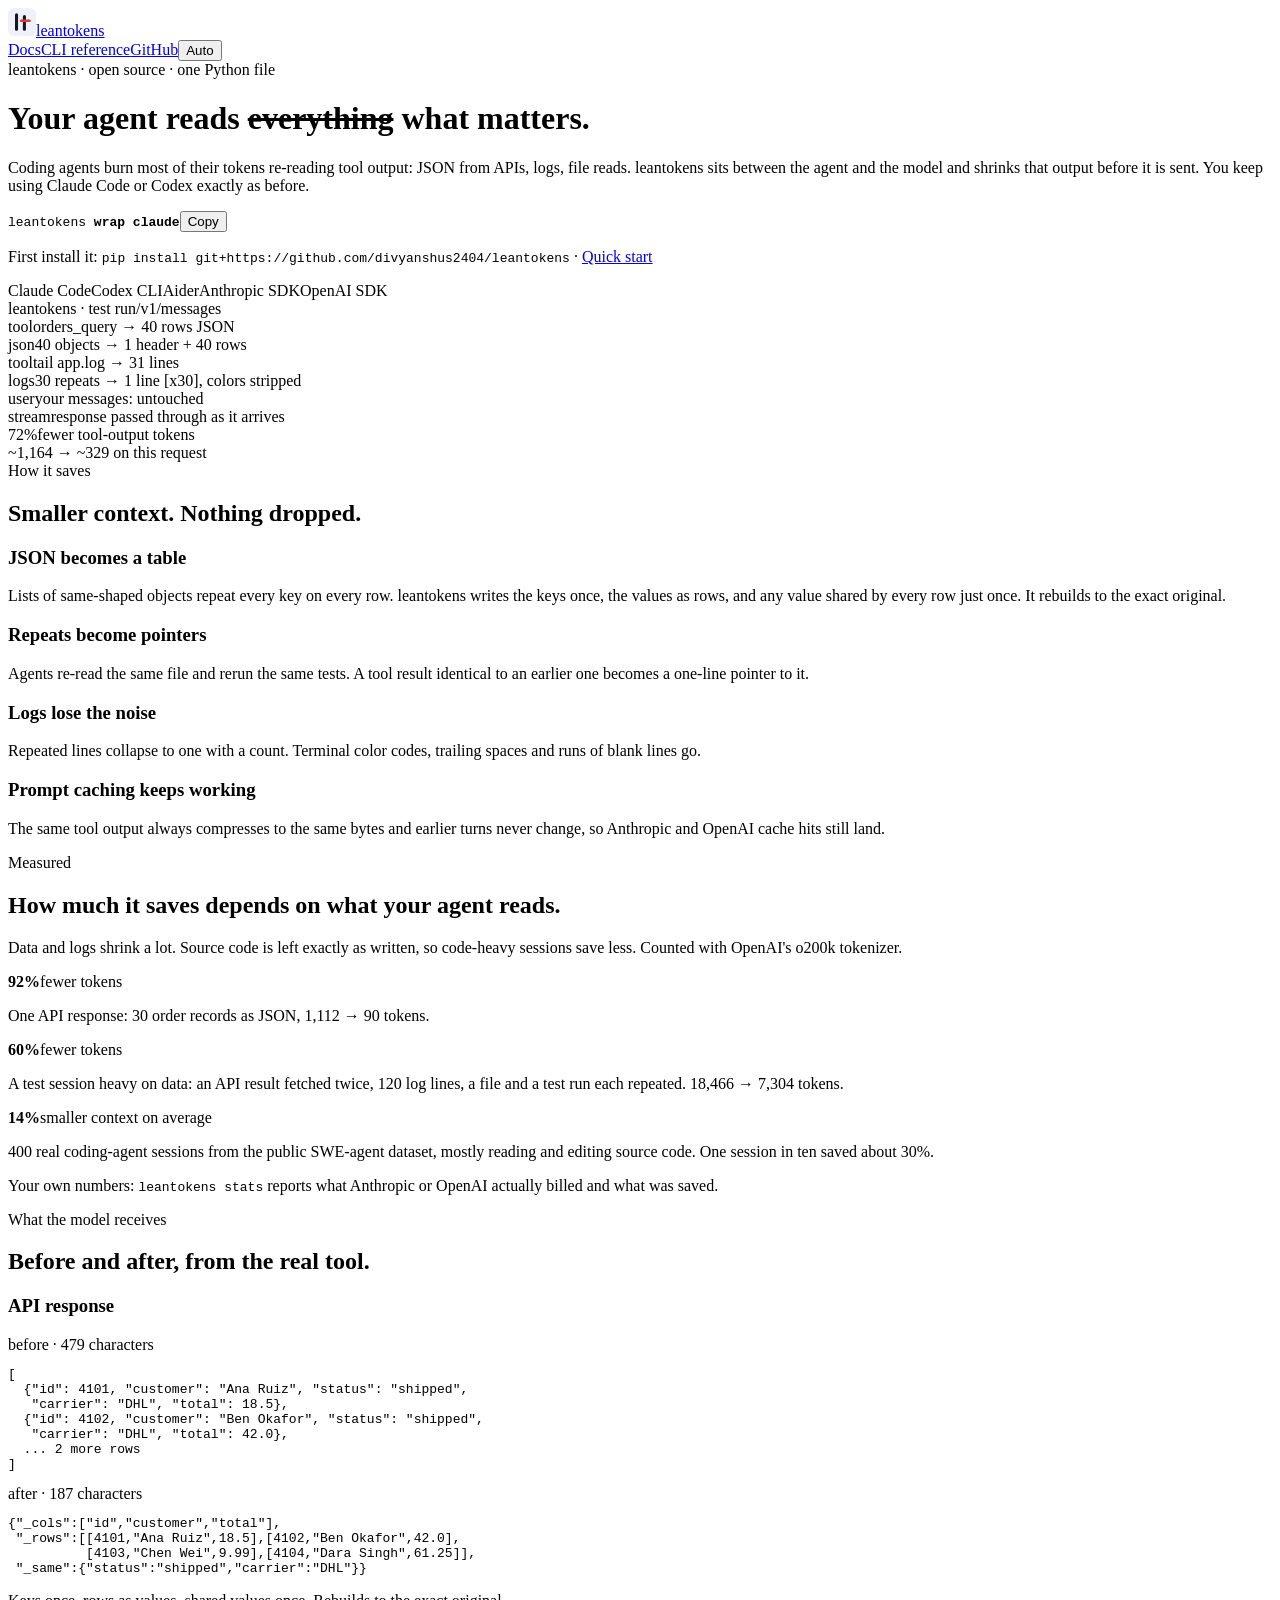
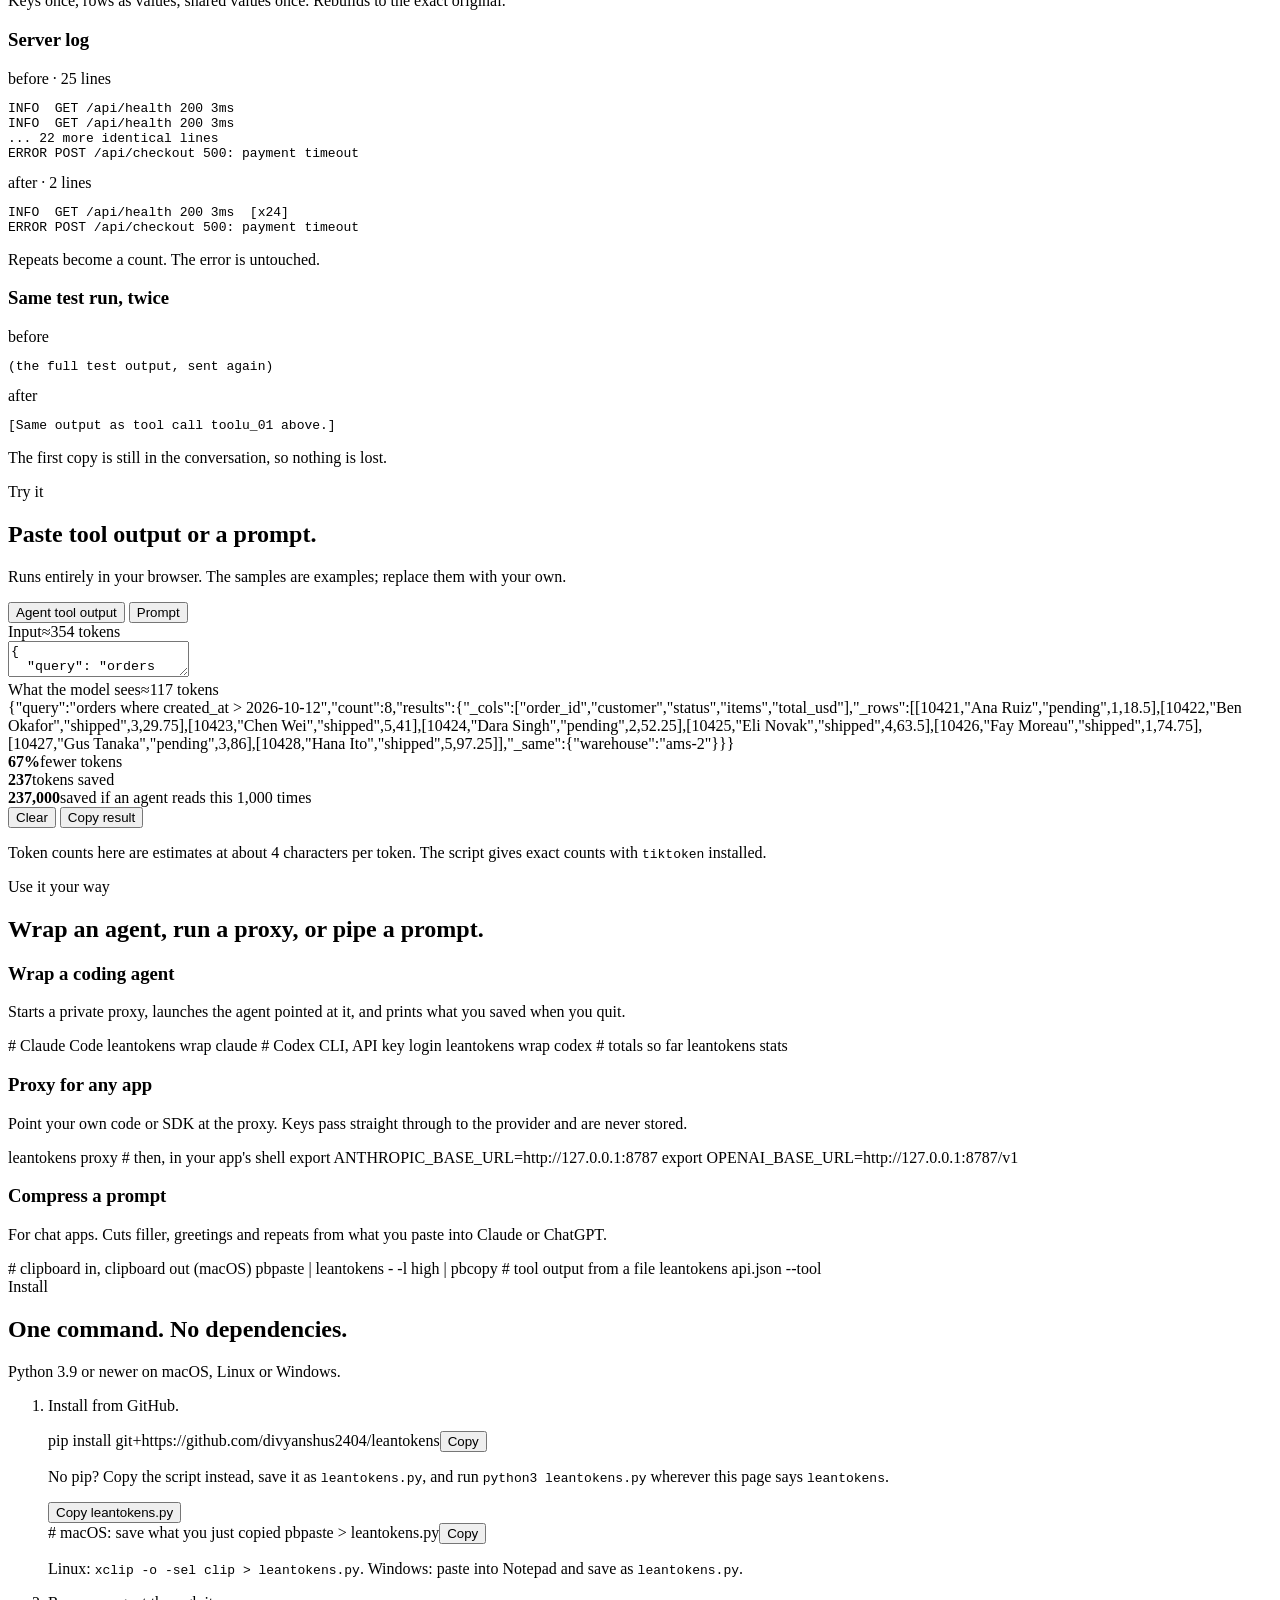
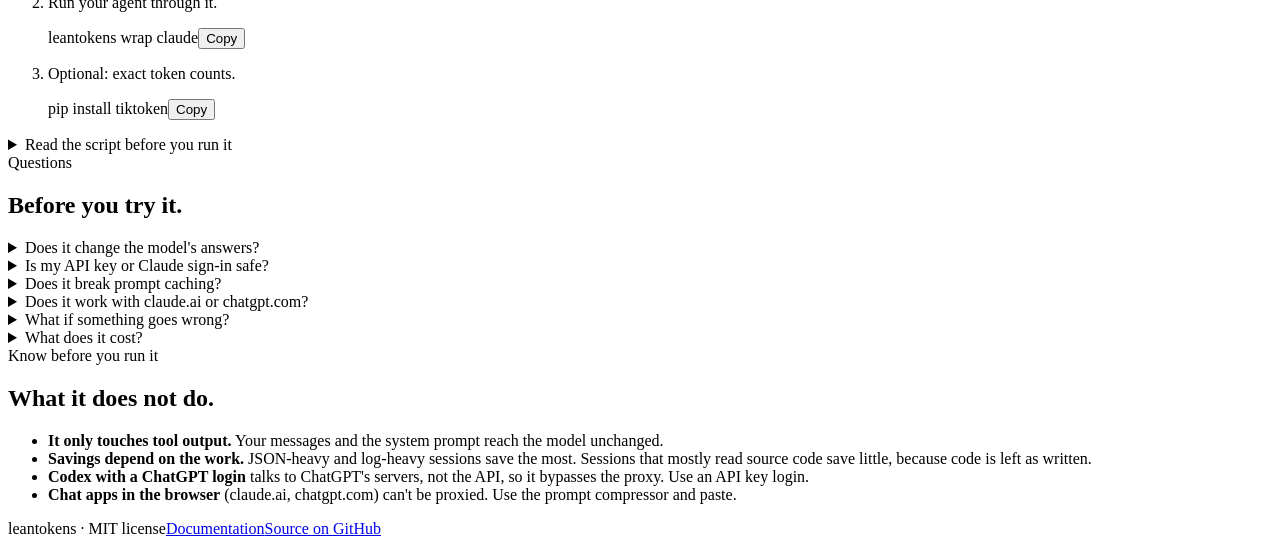
==== web/index.html @ 415a78e8 "Add the leantokens logo A slim "lt" monogram whose crossbar is the red cut line, in light and dark v" ====
<!doctype html>
<html lang="en">
<head>
<meta charset="utf-8">
<title>leantokens · cut the tokens your AI agent spends</title>
<meta name="viewport" content="width=device-width, initial-scale=1">
<link rel="preconnect" href="https://fonts.googleapis.com">
<link rel="preconnect" href="https://fonts.gstatic.com" crossorigin>
<link rel="stylesheet" href="https://fonts.googleapis.com/css2?family=Bricolage+Grotesque:opsz,wght@12..96,500;12..96,800&family=Instrument+Sans:wght@400;500;600&family=JetBrains+Mono:wght@400;600&display=swap">
<link rel="stylesheet" href="/style.css">
<link rel="canonical" href="https://leantokens.vercel.app/">
<meta property="og:type" content="website">
<meta property="og:site_name" content="leantokens">
<meta property="og:title" content="leantokens · cut the tokens your AI agent spends">
<meta property="og:description" content="Compress the tool output Claude Code, Codex and LLM apps send to the model. JSON tables, log cleanup, repeat pointers. Open source, one Python file.">
<meta property="og:url" content="https://leantokens.vercel.app/">
<meta name="twitter:card" content="summary">
<meta name="theme-color" content="#10162a">

<meta name="description" content="leantokens cuts the tokens Claude Code, Codex and LLM apps spend by compressing tool output before it reaches the model. Open source, one Python file.">
<link rel="icon" href="data:image/svg+xml,%3Csvg%20xmlns=%22http://www.w3.org/2000/svg%22%20viewBox=%220%200%2064%2064%22%3E%3Crect%20width=%2264%22%20height=%2264%22%20rx=%2214%22%20fill=%22%23111726%22/%3E%3Crect%20x=%2216%22%20y=%2212%22%20width=%227%22%20height=%2240%22%20rx=%223.5%22%20fill=%22%23eef1f9%22/%3E%3Crect%20x=%2234%22%20y=%2216%22%20width=%227%22%20height=%2236%22%20rx=%223.5%22%20fill=%22%23eef1f9%22/%3E%3Crect%20x=%2227%22%20y=%2226%22%20width=%2225%22%20height=%226%22%20rx=%223%22%20fill=%22%23ff5a4e%22/%3E%3C/svg%3E">

<script>(function(){try{var m=localStorage.getItem("lt-theme");if(m==="light"||m==="dark")document.documentElement.dataset.theme=m}catch(e){}})();</script>
</head>
<body>
<nav class="topnav"><div class="in"><a class="logo" href="/"><svg class="mark" width="28" height="28" viewBox="0 0 64 64" aria-hidden="true"><rect width="64" height="64" rx="14" fill="#eef1f9"/><rect x="16" y="12" width="7" height="40" rx="3.5" fill="#111726"/><rect x="34" y="16" width="7" height="36" rx="3.5" fill="#111726"/><rect x="27" y="26" width="25" height="6" rx="3" fill="#e0392d"/></svg>leantokens</a><div class="links"><a href="/docs/">Docs</a><a href="/docs/#cli">CLI reference</a><a href="https://github.com/divyanshus2404/leantokens">GitHub</a><button class="theme-btn" id="theme-btn" type="button" aria-label="Color theme">Auto</button></div></div></nav>
<header class="hero">
  <div class="in">
    <div class="copy">
      <span class="eyebrow">leantokens · open source · one Python file</span>
      <h1>Your agent reads <s>everything</s> what matters.</h1>
      <p>Coding agents burn most of their tokens re-reading tool output: JSON from APIs, logs, file reads. leantokens sits between the agent and the model and shrinks that output before it is sent. You keep using Claude Code or Codex exactly as before.</p>
      <div class="cmd"><code>leantokens <b>wrap claude</b></code><button id="copy-hero" data-copy="leantokens wrap claude">Copy</button></div>
      <p class="first">First install it: <code>pip install git+https://github.com/divyanshus2404/leantokens</code> · <a href="/docs/#quickstart">Quick start</a></p>
      <div class="agents" aria-label="Works with"><span>Claude Code</span><span>Codex CLI</span><span>Aider</span><span>Anthropic SDK</span><span>OpenAI SDK</span></div>
    </div>
    <div class="trace" aria-label="Example session">
      <div class="top"><span>leantokens · test run</span><span>/v1/messages</span></div>
      <div class="body">
        <div class="row"><span class="k">tool</span><span>orders_query → 40 rows JSON</span></div>
        <div class="row"><span class="k">json</span><span>40 objects → 1 header + 40 rows</span></div>
        <div class="row"><span class="k">tool</span><span>tail app.log → 31 lines</span></div>
        <div class="row"><span class="k">logs</span><span>30 repeats → 1 line <span class="dim">[x30]</span>, colors stripped</span></div>
        <div class="row"><span class="k">user</span><span class="dim">your messages: untouched</span></div>
        <div class="row"><span class="k">stream</span><span class="dim">response passed through as it arrives</span></div>
        <div class="bar"><i></i></div>
        <div class="row"><span class="big">72%</span><span style="align-self:end">fewer tool-output tokens<br><span class="dim">~1,164 → ~329 on this request</span></span></div>
      </div>
    </div>
  </div>
</header>

<main>
  <div class="in">
    <section>
      <div class="head">
        <span class="eyebrow">How it saves</span>
        <h2>Smaller context. Nothing dropped.</h2>
      </div>
      <div class="facts">
        <div><h3>JSON becomes a table</h3><p>Lists of same-shaped objects repeat every key on every row. leantokens writes the keys once, the values as rows, and any value shared by every row just once. It rebuilds to the exact original.</p></div>
        <div><h3>Repeats become pointers</h3><p>Agents re-read the same file and rerun the same tests. A tool result identical to an earlier one becomes a one-line pointer to it.</p></div>
        <div><h3>Logs lose the noise</h3><p>Repeated lines collapse to one with a count. Terminal color codes, trailing spaces and runs of blank lines go.</p></div>
        <div><h3>Prompt caching keeps working</h3><p>The same tool output always compresses to the same bytes and earlier turns never change, so Anthropic and OpenAI cache hits still land.</p></div>
      </div>
    </section>

    <section id="results">
      <div class="head">
        <span class="eyebrow">Measured</span>
        <h2>How much it saves depends on what your agent reads.</h2>
        <p class="lede">Data and logs shrink a lot. Source code is left exactly as written, so code-heavy sessions save less. Counted with OpenAI's o200k tokenizer.</p>
      </div>
      <div class="results">
        <div class="res">
          <div class="res-head"><b>92%</b><span>fewer tokens</span></div>
          <div class="meter" aria-hidden="true"><i style="width:92%"></i></div>
          <p>One API response: 30 order records as JSON, 1,112 → 90 tokens.</p>
        </div>
        <div class="res">
          <div class="res-head"><b>60%</b><span>fewer tokens</span></div>
          <div class="meter" aria-hidden="true"><i style="width:60%"></i></div>
          <p>A test session heavy on data: an API result fetched twice, 120 log lines, a file and a test run each repeated. 18,466 → 7,304 tokens.</p>
        </div>
        <div class="res">
          <div class="res-head"><b>14%</b><span>smaller context on average</span></div>
          <div class="meter" aria-hidden="true"><i style="width:14%"></i></div>
          <p>400 real coding-agent sessions from the public SWE-agent dataset, mostly reading and editing source code. One session in ten saved about 30%.</p>
        </div>
      </div>
      <p class="note">Your own numbers: <code>leantokens stats</code> reports what Anthropic or OpenAI actually billed and what was saved.</p>
    </section>

    <section id="examples">
      <div class="head">
        <span class="eyebrow">What the model receives</span>
        <h2>Before and after, from the real tool.</h2>
      </div>
      <div class="compare">
        <div class="pair">
          <h3>API response</h3>
          <div class="ba"><span class="tag">before · 479 characters</span><pre>[
  {"id": 4101, "customer": "Ana Ruiz", "status": "shipped",
   "carrier": "DHL", "total": 18.5},
  {"id": 4102, "customer": "Ben Okafor", "status": "shipped",
   "carrier": "DHL", "total": 42.0},
  ... 2 more rows
]</pre></div>
          <div class="ba"><span class="tag after">after · 187 characters</span><pre>{"_cols":["id","customer","total"],
 "_rows":[[4101,"Ana Ruiz",18.5],[4102,"Ben Okafor",42.0],
          [4103,"Chen Wei",9.99],[4104,"Dara Singh",61.25]],
 "_same":{"status":"shipped","carrier":"DHL"}}</pre></div>
          <p>Keys once, rows as values, shared values once. Rebuilds to the exact original.</p>
        </div>
        <div class="pair">
          <h3>Server log</h3>
          <div class="ba"><span class="tag">before · 25 lines</span><pre>INFO  GET /api/health 200 3ms
INFO  GET /api/health 200 3ms
... 22 more identical lines
ERROR POST /api/checkout 500: payment timeout</pre></div>
          <div class="ba"><span class="tag after">after · 2 lines</span><pre>INFO  GET /api/health 200 3ms  [x24]
ERROR POST /api/checkout 500: payment timeout</pre></div>
          <p>Repeats become a count. The error is untouched.</p>
        </div>
        <div class="pair">
          <h3>Same test run, twice</h3>
          <div class="ba"><span class="tag">before</span><pre>(the full test output, sent again)</pre></div>
          <div class="ba"><span class="tag after">after</span><pre>[Same output as tool call toolu_01 above.]</pre></div>
          <p>The first copy is still in the conversation, so nothing is lost.</p>
        </div>
      </div>
    </section>

    <section id="try">
      <div class="head">
        <span class="eyebrow">Try it</span>
        <h2>Paste tool output or a prompt.</h2>
        <p class="lede">Runs entirely in your browser. The samples are examples; replace them with your own.</p>
      </div>
      <div class="tool">
        <div class="bar">
          <div class="seg" role="group" aria-label="What are you compressing">
            <button id="mode-tool" data-mode="tool" aria-pressed="true">Agent tool output</button>
            <button id="mode-prompt" data-mode="prompt" aria-pressed="false">Prompt</button>
          </div>
          <div class="controls">
            <div class="seg" role="group" aria-label="Prompt level" id="levels" hidden>
              <button id="lv-light" data-level="light">Light</button>
              <button id="lv-medium" data-level="medium">Medium</button>
              <button id="lv-high" data-level="high">High</button>
              <button id="lv-max" data-level="max">Max</button>
            </div>
            <label class="toggle"><input type="checkbox" id="show-cuts" checked><span>Show cuts</span></label>
          </div>
        </div>
        <div class="panes">
          <div class="pane">
            <div class="pane-head"><label for="src">Input</label><span class="n" id="n-in"></span></div>
            <textarea id="src" spellcheck="false"></textarea>
          </div>
          <div class="pane">
            <div class="pane-head"><span>What the model sees</span><span class="n" id="n-out"></span></div>
            <div class="out" id="out" tabindex="0" aria-live="polite"></div>
          </div>
        </div>
        <div class="stats">
          <div class="stat big"><b id="pct">0%</b><span>fewer tokens</span></div>
          <div class="stat"><b id="saved">0</b><span>tokens saved</span></div>
          <div class="stat"><b id="k">0</b><span>saved if an agent reads this 1,000 times</span></div>
          <div class="spacer"></div>
          <button class="btn" id="clear">Clear</button>
          <button class="btn primary" id="copy-out">Copy result</button>
        </div>
        <p class="note">Token counts here are estimates at about 4 characters per token. The script gives exact counts with <code>tiktoken</code> installed.</p>
      </div>
    </section>

    <section id="use">
      <div class="head">
        <span class="eyebrow">Use it your way</span>
        <h2>Wrap an agent, run a proxy, or pipe a prompt.</h2>
      </div>
      <div class="ways">
        <div class="way">
          <h3>Wrap a coding agent</h3>
          <p>Starts a private proxy, launches the agent pointed at it, and prints what you saved when you quit.</p>
          <div class="term"><span class="c"># Claude Code</span>
leantokens wrap claude
<span class="c"># Codex CLI, API key login</span>
leantokens wrap codex
<span class="c"># totals so far</span>
leantokens stats</div>
        </div>
        <div class="way">
          <h3>Proxy for any app</h3>
          <p>Point your own code or SDK at the proxy. Keys pass straight through to the provider and are never stored.</p>
          <div class="term">leantokens proxy

<span class="c"># then, in your app's shell</span>
export ANTHROPIC_BASE_URL=http://127.0.0.1:8787
export OPENAI_BASE_URL=http://127.0.0.1:8787/v1</div>
        </div>
        <div class="way">
          <h3>Compress a prompt</h3>
          <p>For chat apps. Cuts filler, greetings and repeats from what you paste into Claude or ChatGPT.</p>
          <div class="term"><span class="c"># clipboard in, clipboard out (macOS)</span>
pbpaste | leantokens - -l high | pbcopy
<span class="c"># tool output from a file</span>
leantokens api.json --tool</div>
        </div>
      </div>
    </section>

    <section id="install">
      <div class="head">
        <span class="eyebrow">Install</span>
        <h2>One command. No dependencies.</h2>
        <p class="lede">Python 3.9 or newer on macOS, Linux or Windows.</p>
      </div>
      <ol class="steps">
        <li><div>
          <p>Install from GitHub.</p>
          <div class="term has-copy">pip install git+https://github.com/divyanshus2404/leantokens<button class="copy" data-copy="pip install git+https://github.com/divyanshus2404/leantokens">Copy</button></div>
          <p class="note">No pip? Copy the script instead, save it as <code>leantokens.py</code>, and run <code>python3 leantokens.py</code> wherever this page says <code>leantokens</code>.</p>
          <div><button class="btn primary" id="copy-script">Copy leantokens.py</button></div>
          <div class="term has-copy"><span class="c"># macOS: save what you just copied</span>
pbpaste &gt; leantokens.py<button class="copy" data-copy="pbpaste > leantokens.py">Copy</button></div>
          <p class="note">Linux: <code>xclip -o -sel clip &gt; leantokens.py</code>. Windows: paste into Notepad and save as <code>leantokens.py</code>.</p>
        </div></li>
        <li><div>
          <p>Run your agent through it.</p>
          <div class="term has-copy">leantokens wrap claude<button class="copy" data-copy="leantokens wrap claude">Copy</button></div>
        </div></li>
        <li><div>
          <p>Optional: exact token counts.</p>
          <div class="term has-copy">pip install tiktoken<button class="copy" data-copy="pip install tiktoken">Copy</button></div>
        </div></li>
      </ol>
      <details>
        <summary>Read the script before you run it</summary>
        <pre id="script-view">Loading…</pre>
      </details>
    </section>

    <section id="faq">
      <div class="head">
        <span class="eyebrow">Questions</span>
        <h2>Before you try it.</h2>
      </div>
      <div class="faq">
        <details><summary>Does it change the model's answers?</summary><p>The default rules are lossless: every compressed result can be rebuilt exactly, or points to an identical copy already in the conversation. Whether a model behaves the same on your work is something you can check: <code>leantokens eval</code> replays your recorded requests with and without compression and compares the answers.</p></details>
        <details><summary>Is my API key or Claude sign-in safe?</summary><p>The proxy runs only on your computer, listens on 127.0.0.1, and passes credentials straight to Anthropic or OpenAI. They are never stored or logged.</p></details>
        <details><summary>Does it break prompt caching?</summary><p>No. Compression is deterministic and never rewrites earlier turns, so each request still begins with the same bytes as the last one and cache hits keep landing.</p></details>
        <details><summary>Does it work with claude.ai or chatgpt.com?</summary><p>Those sites talk directly to their own servers, so no proxy can sit in between. You can compress text before pasting it: <code>pbpaste | leantokens - -l high | pbcopy</code> on macOS.</p></details>
        <details><summary>What if something goes wrong?</summary><p>Run without it: plain <code>claude</code> works exactly as before. leantokens changes nothing on your system; it only sets a base URL for the agent it launches.</p></details>
        <details><summary>What does it cost?</summary><p>Nothing. It's MIT-licensed, one Python file, no account and no telemetry.</p></details>
      </div>
    </section>

    <section id="limits">
      <div class="head">
        <span class="eyebrow">Know before you run it</span>
        <h2>What it does not do.</h2>
      </div>
      <ul class="limits">
        <li><b>It only touches tool output.</b> Your messages and the system prompt reach the model unchanged.</li>
        <li><b>Savings depend on the work.</b> JSON-heavy and log-heavy sessions save the most. Sessions that mostly read source code save little, because code is left as written.</li>
        <li><b>Codex with a ChatGPT login</b> talks to ChatGPT's servers, not the API, so it bypasses the proxy. Use an API key login.</li>
        <li><b>Chat apps in the browser</b> (claude.ai, chatgpt.com) can't be proxied. Use the prompt compressor and paste.</li>
      </ul>
    </section>
  </div>
</main>
<footer class="site-foot"><div class="in"><span>leantokens · MIT license</span><a href="/docs/">Documentation</a><a href="https://github.com/divyanshus2404/leantokens">Source on GitHub</a></div></footer>

<script>
const LEVELS = ["light", "medium", "high", "max"];
const CODE = /(```[^\n]*\n[\s\S]*?```|`[^`\n]+`)/g;
const PHRASES = [
  [/\bin order to\b/gi, "to"], [/\bdue to the fact that\b/gi, "because"],
  [/\bowing to the fact that\b/gi, "because"], [/\bin spite of the fact that\b/gi, "although"],
  [/\bat this point in time\b/gi, "now"], [/\bat the present time\b/gi, "now"],
  [/\bin the event that\b/gi, "if"], [/\bfor the purpose of\b/gi, "for"],
  [/\bwith regard to\b/gi, "about"], [/\bwith respect to\b/gi, "about"],
  [/\bin relation to\b/gi, "about"], [/\ba large number of\b/gi, "many"],
  [/\ba small number of\b/gi, "few"], [/\bthe majority of\b/gi, "most"],
  [/\b(is|are) able to\b/gi, "can"], [/\bhas the ability to\b/gi, "can"],
  [/\bmake sure (that )?/gi, "ensure "], [/\bin addition( to that)?,?/gi, "also"],
  [/\bas well as\b/gi, "and"], [/\bprior to\b/gi, "before"],
  [/\bsubsequent to\b/gi, "after"], [/\bin the near future\b/gi, "soon"],
  [/\bon a daily basis\b/gi, "daily"], [/\bfor example\b/gi, "e.g."],
  [/\bthat is to say\b/gi, "i.e."], [/\bin other words\b/gi, "i.e."],
  [/\bis going to\b/gi, "will"], [/\bare going to\b/gi, "will"],
];
const FILLER = [
  /^(hi|hello|hey)( there| claude| chatgpt| gpt)?[!,.]*\s*/gim,
  /\b(thanks|thank you)( so much| very much)?( in advance)?[!.]*/gi,
  /\bi hope (this|that) (helps|makes sense)[.!]*/gi,
  /\bi hope you('re| are) (doing )?(well|good|great)[.!]*/gi,
  /\b(please|kindly)\b,?/gi,
  /\bi would like you to\b/gi, /\bi want you to\b/gi, /\bi need you to\b/gi,
  /\b(could|can|would) you( please)?\b/gi,
  /\bif (it's|it is) possible,?/gi, /\bif possible,?/gi,
  /\bit is important to note that\b/gi, /\bit should be noted that\b/gi,
  /\bplease note that\b/gi, /\bnote that\b/gi,
  /\b(just|basically|actually|really|very|simply|quite|literally|totally)\b/gi,
  /\bas a matter of fact,?/gi, /\bto be honest,?/gi,
];
const HEDGES = [
  /\bi think( that)?\b/gi, /\bi believe( that)?\b/gi, /\bi feel like\b/gi,
  /\bit seems (like|that)\b/gi, /\bsort of\b/gi, /\bkind of\b/gi,
  /\bin my opinion,?/gi, /\bfeel free to\b/gi,
];
const COMMENT_LINE = /^\s*(#(?!!)|\/\/|--\s)/;

function prose(s, i) {
  s = s.replace(/[ \t]+/g, " ").replace(/ *\n */g, "\n").replace(/\n{3,}/g, "\n\n");
  if (i >= 1) {
    for (const [p, r] of PHRASES) s = s.replace(p, r);
    for (const p of FILLER) s = s.replace(p, "");
  }
  if (i >= 2) {
    for (const p of HEDGES) s = s.replace(p, "");
    s = s.replace(/\b(a|an|the) (?=\w)/gi, "");
    s = s.replace(/(\*\*|__)(.+?)\1/g, "$2");
  }
  s = s.replace(/(\*\*|__)\s*\1/g, "");
  s = s.replace(/ {2,}/g, " ").replace(/ +([,.;:!?])/g, "$1");
  s = s.replace(/([,;:])\1+/g, "$1").replace(/^[,;:] */gm, "");
  s = s.replace(/(?<=\n) +| +(?=\n)/g, "");
  s = s.replace(/(\n|(?<!e\.g)(?<!i\.e)[.!?] +)([a-z])/g, (m, a, b) => a + b.toUpperCase());
  return s;
}

function dedupe(s, seen) {
  const out = [];
  for (const line of s.split("\n")) {
    const kept = [];
    for (const sent of line.split(/(?<=[.!?]) +/)) {
      const key = sent.replace(/\W+/g, " ").trim().toLowerCase();
      if (key.length > 12 && seen.has(key)) continue;
      seen.add(key);
      kept.push(sent);
    }
    if (line.trim() && !kept.length) continue;
    out.push(kept.join(" "));
  }
  return out.join("\n");
}

function code(block, i) {
  if (!block.startsWith("```") || i < 2) return block;
  const nl = block.indexOf("\n");
  const head = block.slice(0, nl);
  let body = block.slice(nl + 1, -3);
  const lang = head.slice(3).trim().toLowerCase();
  if ((lang === "json" || lang === "") && "{[".includes(body.trim()[0] || "x")) {
    try { return head + "\n" + JSON.stringify(JSON.parse(body)) + "\n```"; } catch (e) {}
  }
  if (i >= 3) {
    body = body.split("\n").map(l => l.trimEnd()).filter(l => l.trim() && !COMMENT_LINE.test(l)).join("\n") + "\n";
  }
  return head + "\n" + body + "```";
}

function compress(text, level) {
  const i = LEVELS.indexOf(level);
  const seen = new Set();
  const parts = text.split(CODE);
  let out = parts.map((p, k) => {
    if (k % 2 === 1) return code(p, i);
    const s = prose(p, i);
    return i >= 1 ? dedupe(s, seen) : s;
  }).join("");
  out = out.replace(/\n{3,}/g, "\n\n").trim();
  return out.charAt(0).toUpperCase() + out.slice(1);
}
/* Tool-output compressor: mirrors compress_tool() in leantokens.py. */
const ANSI = /\x1b\[[0-9;?]*[A-Za-z]/g;
const LINE_NO = /^ +(\d+)(\t|→)/gm;
function tabulate(o) {
  if (Array.isArray(o)) {
    const items = o.map(tabulate);
    if (items.length >= 3 && items.every(v => v && typeof v === "object" && !Array.isArray(v))) {
      const keys = Object.keys(items[0]);
      if (items.every(v => Object.keys(v).length === keys.length && keys.every(k => k in v))) {
        const eq = (a, b) => JSON.stringify(a) === JSON.stringify(b);
        const same = {};
        for (const k of keys) if (items.slice(1).every(v => eq(v[k], items[0][k]))) same[k] = items[0][k];
        const cols = keys.filter(k => !(k in same));
        const table = { _cols: cols, _rows: items.map(v => cols.map(c => v[c])) };
        if (Object.keys(same).length) table._same = same;
        return table;
      }
    }
    return items;
  }
  if (o && typeof o === "object") { const r = {}; for (const k in o) r[k] = tabulate(o[k]); return r; }
  return o;
}
function compressTool(text) {
  if (text.length < 200) return text;
  let s = text.replace(ANSI, "");
  const t = s.trim();
  if (t[0] === "{" || t[0] === "[") {
    try {
      let data = JSON.parse(t);
      if (!["_cols", "_rows", "_same"].some(r => t.includes('"' + r + '"'))) data = tabulate(data);
      const out = JSON.stringify(data);
      return out.length < text.length ? out : text;
    } catch (e) {}
  }
  s = s.replace(LINE_NO, "$1$2");
  const lines = s.split("\n").map(l => l.trimEnd()), out = [];
  let prev = null, n = 0;
  for (const line of [...lines, null]) {
    if (line === prev) { n++; continue; }
    if (prev !== null) out.push(n === 1 ? prev : prev + "  [x" + n + "]");
    prev = line; n = 1;
  }
  const r = out.join("\n").replace(/\n{3,}/g, "\n\n");
  return r.length < text.length ? r : text;
}

const est = s => s ? Math.max(1, Math.round(s.length / 4)) : 0;
const esc = s => s.replace(/[&<>]/g, c => ({ "&": "&amp;", "<": "&lt;", ">": "&gt;" }[c]));
function diffHTML(a, b) {
  const tok = s => s.match(/\s+|[^\s]+/g) || [];
  const A = tok(a), B = tok(b);
  if (A.length * B.length > 4e6) return esc(b);
  const n = A.length, m = B.length;
  const dp = Array.from({ length: n + 1 }, () => new Uint32Array(m + 1));
  for (let x = n - 1; x >= 0; x--) for (let y = m - 1; y >= 0; y--)
    dp[x][y] = A[x] === B[y] ? dp[x + 1][y + 1] + 1 : Math.max(dp[x + 1][y], dp[x][y + 1]);
  let x = 0, y = 0, html = "", cut = "";
  const flush = () => { if (cut.trim()) html += "<del>" + esc(cut.trim()) + "</del> "; cut = ""; };
  while (x < n && y < m) {
    if (A[x] === B[y]) { flush(); html += esc(B[y]); x++; y++; }
    else if (dp[x + 1][y] >= dp[x][y + 1]) { cut += A[x]; x++; }
    else { flush(); html += esc(B[y]); y++; }
  }
  while (x < n) cut += A[x++];
  flush();
  while (y < m) html += esc(B[y++]);
  return html;
}

const ROWS = [];
const names = ["Ana Ruiz", "Ben Okafor", "Chen Wei", "Dara Singh", "Eli Novak", "Fay Moreau", "Gus Tanaka", "Hana Ito"];
for (let i = 0; i < 8; i++) ROWS.push({ order_id: 10421 + i, customer: names[i], status: i % 3 ? "shipped" : "pending", items: 1 + (i * 7) % 5, total_usd: +(18.5 + i * 11.25).toFixed(2), warehouse: "ams-2" });
const SAMPLE_TOOL = JSON.stringify({ query: "orders where created_at > 2026-10-12", count: ROWS.length, results: ROWS }, null, 2);

const SAMPLE_PROMPT = `Hi Claude! I hope you're doing well. I would like you to please review the following code. It is important to note that the function is basically very slow due to the fact that it loops over every item, and I think it sort of needs a fix.

Could you just make sure that it is able to handle a large number of items? In addition, **please** keep the API the same as well as the tests.
Could you just make sure that it is able to handle a large number of items?

\`\`\`python
# helper to find duplicates
def find_dupes(orders):

    return [o for o in orders if orders.count(o) > 1]
\`\`\`
Thanks so much in advance!`;

const $ = id => document.getElementById(id);
const src = $("src"), out = $("out");
let mode = "tool", level = "high", result = "";
const drafts = { tool: SAMPLE_TOOL, prompt: SAMPLE_PROMPT };
const load = k => { try { return localStorage.getItem(k); } catch (e) { return null; } };
const save = (k, v) => { try { localStorage.setItem(k, v); } catch (e) {} };

function render() {
  result = mode === "tool" ? compressTool(src.value) : compress(src.value, level);
  const a = est(src.value), b = est(result), saved = a - b;
  $("n-in").textContent = "≈" + a.toLocaleString() + " tokens";
  $("n-out").textContent = "≈" + b.toLocaleString() + " tokens";
  $("pct").textContent = (a ? Math.round(100 * saved / a) : 0) + "%";
  $("saved").textContent = saved.toLocaleString();
  $("k").textContent = (saved * 1000).toLocaleString();
  const showDiff = $("show-cuts").checked && mode === "prompt";
  if (showDiff) out.innerHTML = diffHTML(src.value, result);
  else out.textContent = result;
}
function setMode(m) {
  drafts[mode] = src.value;
  mode = m;
  src.value = drafts[m];
  document.querySelectorAll("[data-mode]").forEach(b => b.setAttribute("aria-pressed", b.dataset.mode === m));
  $("levels").hidden = m !== "prompt";
  $("show-cuts").parentElement.hidden = m !== "prompt";
  save("ts-mode", m);
  render();
}
function setLevel(l) {
  level = l;
  document.querySelectorAll("[data-level]").forEach(b => b.setAttribute("aria-pressed", b.dataset.level === l));
  save("ts-level", l);
  render();
}
async function copyText(text, btn) {
  const label = btn.textContent;
  try { await navigator.clipboard.writeText(text); btn.textContent = "Copied"; }
  catch (e) { btn.textContent = "Copy blocked: select the text"; }
  setTimeout(() => (btn.textContent = label), 1600);
}

let t;
src.addEventListener("input", () => { clearTimeout(t); t = setTimeout(render, 120); });
document.querySelectorAll("[data-mode]").forEach(b => b.addEventListener("click", () => setMode(b.dataset.mode)));
document.querySelectorAll("[data-level]").forEach(b => b.addEventListener("click", () => setLevel(b.dataset.level)));
$("show-cuts").addEventListener("change", render);
$("clear").addEventListener("click", () => { src.value = ""; render(); src.focus(); });
$("copy-out").addEventListener("click", e => copyText(result, e.currentTarget));
document.querySelectorAll("[data-copy]").forEach(b => b.addEventListener("click", () => copyText(b.dataset.copy, b)));

let script = "";
fetch("leantokens.py").then(r => r.ok ? r.text() : Promise.reject()).then(s => {
  script = s; $("script-view").textContent = s;
}).catch(() => { $("script-view").textContent = "Couldn't load the script. Refresh the page to try again."; });
$("copy-script").addEventListener("click", e => {
  if (!script) { e.currentTarget.textContent = "Still loading, try again"; return; }
  copyText(script, e.currentTarget);
});

const savedLevel = load("ts-level");
level = LEVELS.includes(savedLevel) ? savedLevel : "high";
document.querySelectorAll("[data-level]").forEach(b => b.setAttribute("aria-pressed", b.dataset.level === level));
src.value = drafts.tool;
setMode(load("ts-mode") === "prompt" ? "prompt" : "tool");
</script>
<script>
(function () {
  var order = ["auto", "light", "dark"], labels = { auto: "Auto", light: "Light", dark: "Dark" };
  var btn = document.getElementById("theme-btn");
  function current() { return document.documentElement.dataset.theme || "auto"; }
  function apply(t) {
    if (t === "auto") delete document.documentElement.dataset.theme;
    else document.documentElement.dataset.theme = t;
    btn.textContent = labels[t];
    btn.setAttribute("aria-label", "Color theme: " + labels[t] + ". Click to change.");
    try { t === "auto" ? localStorage.removeItem("lt-theme") : localStorage.setItem("lt-theme", t); } catch (e) {}
  }
  btn.addEventListener("click", function () { apply(order[(order.indexOf(current()) + 1) % 3]); });
  apply(current());
})();
</script>
</body>
</html>
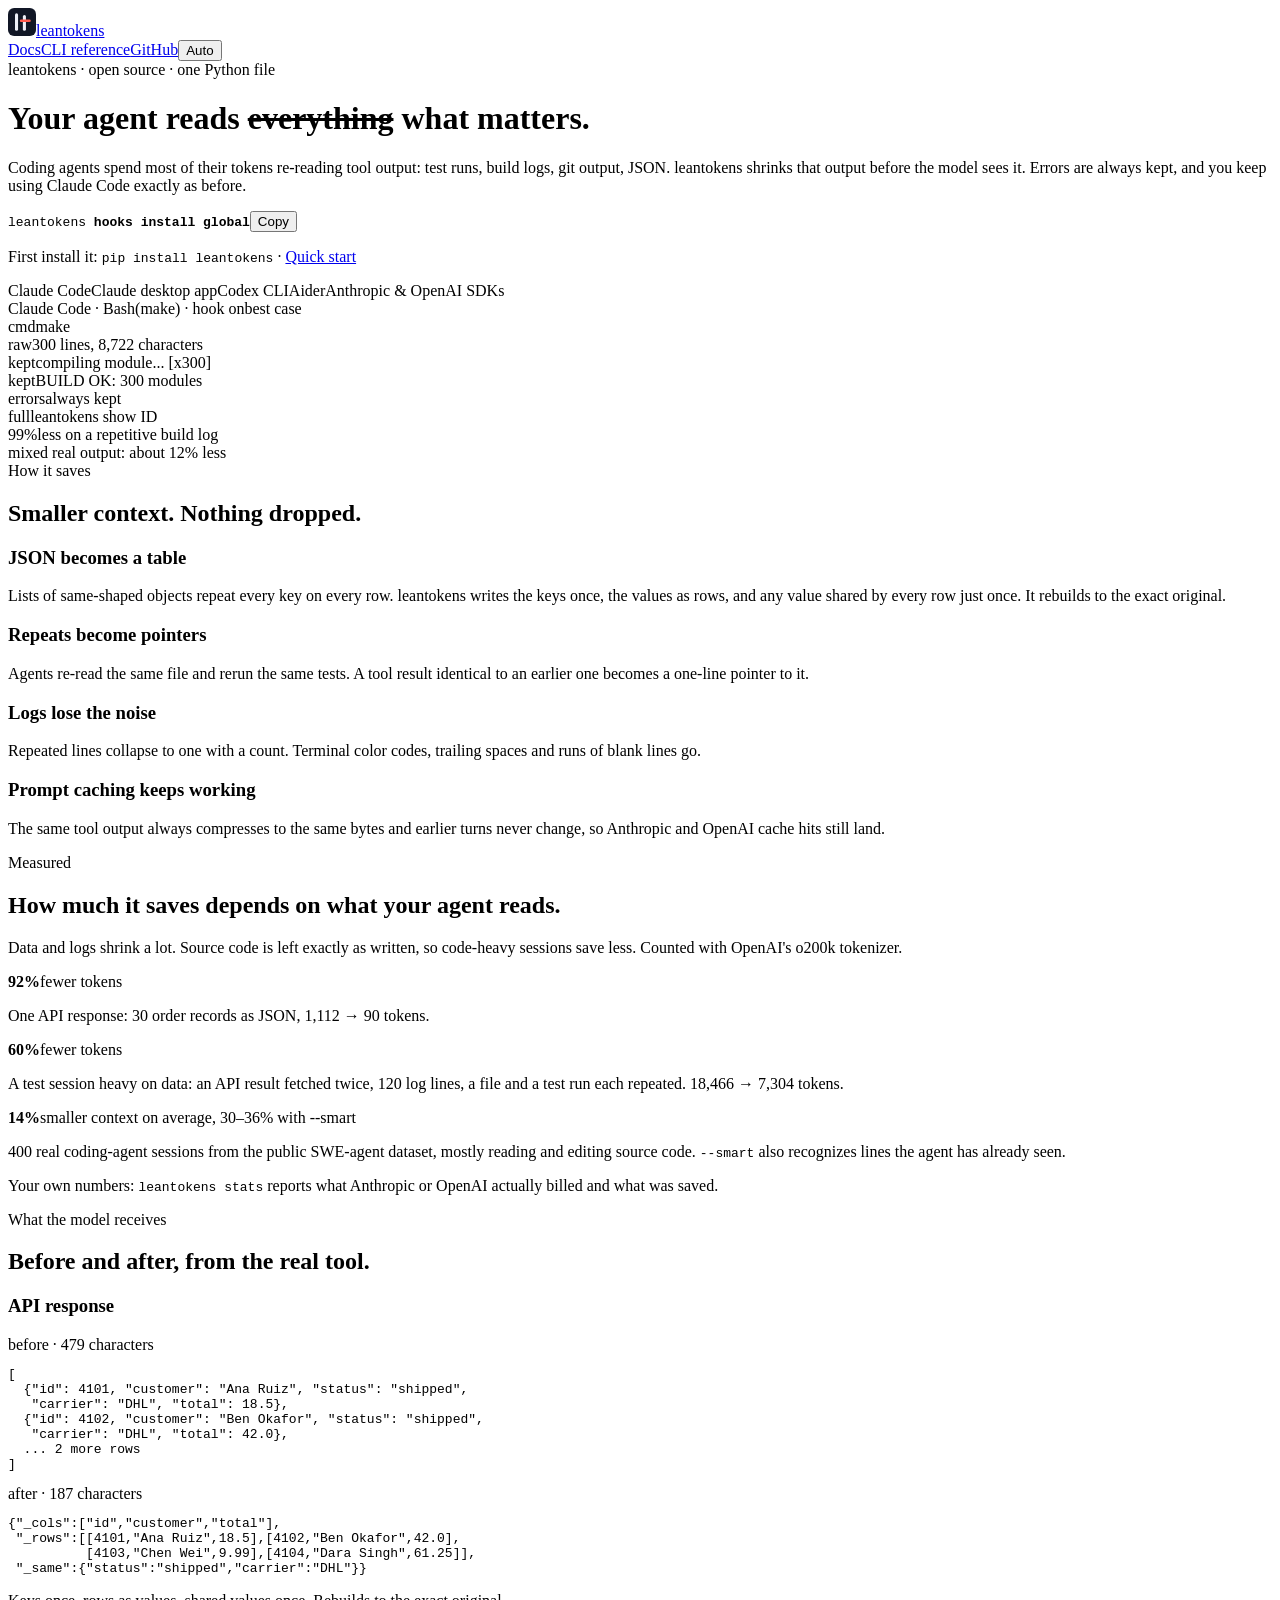
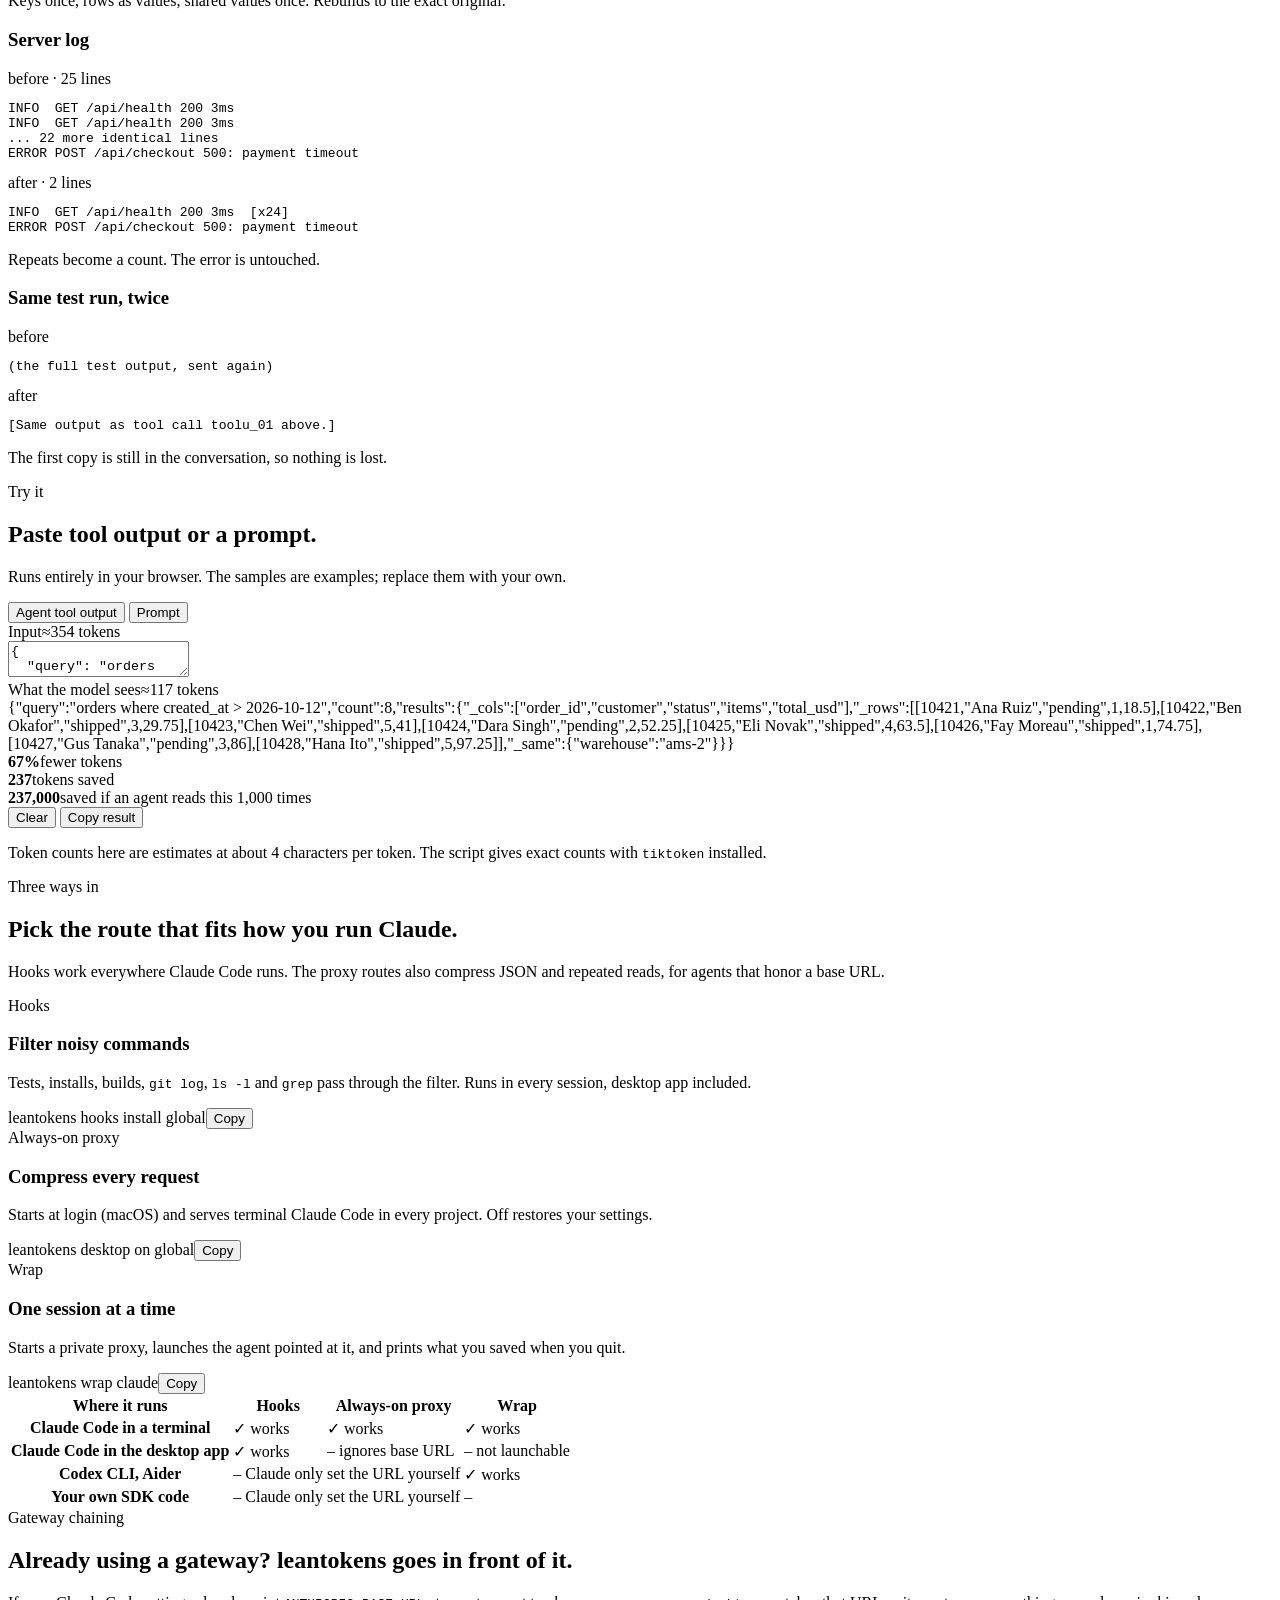
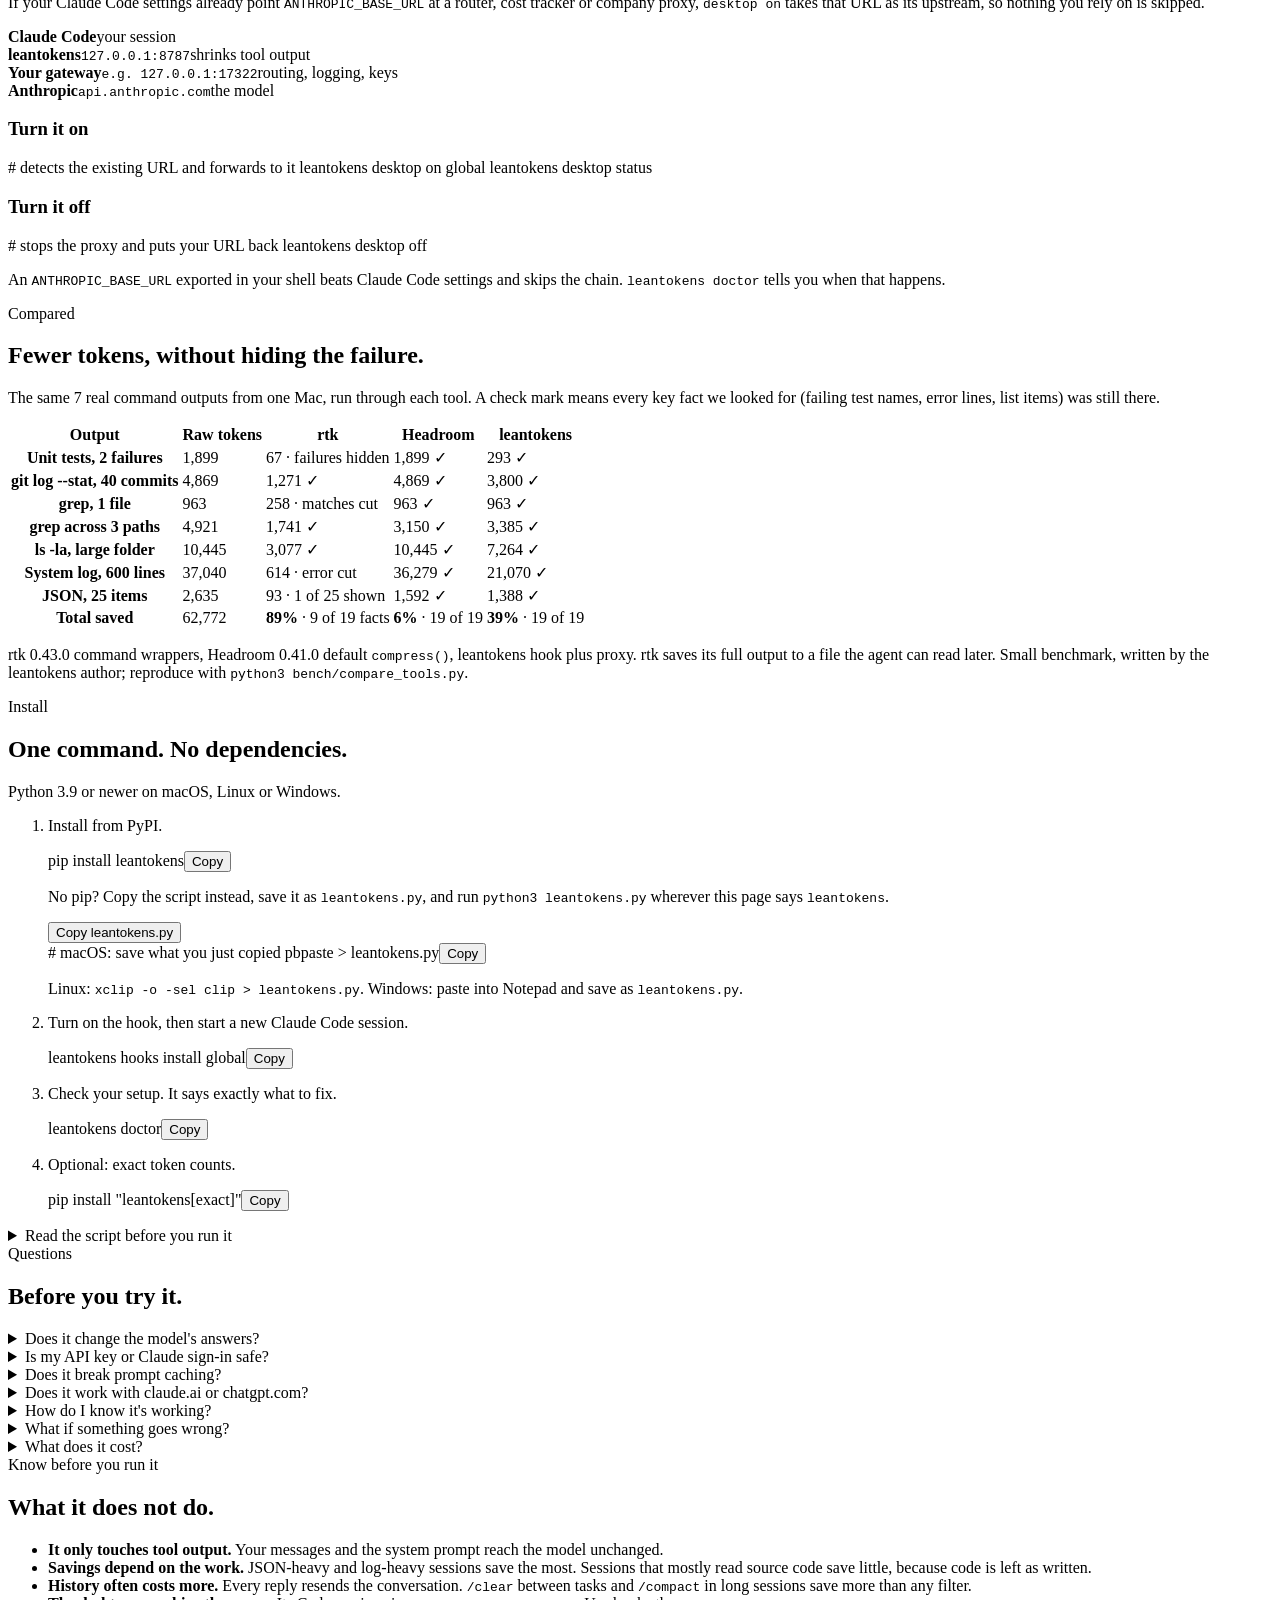
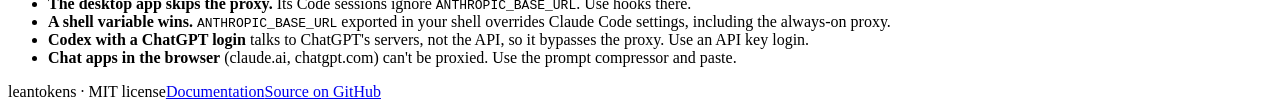
==== commit 1b8a5814: "Vercel site: hooks quick start, PyPI install, comparison and chaining The homepage now leads with `l" ====
--- a/web/index.html
+++ b/web/index.html
@@ -12,7 +12,7 @@
 <meta property="og:type" content="website">
 <meta property="og:site_name" content="leantokens">
 <meta property="og:title" content="leantokens · cut the tokens your AI agent spends">
-<meta property="og:description" content="Compress the tool output Claude Code, Codex and LLM apps send to the model. JSON tables, log cleanup, repeat pointers. Open source, one Python file.">
+<meta property="og:description" content="Shrink the tool output Claude Code, Codex and LLM apps send to the model, without hiding failures. Claude Code hooks, an always-on proxy, JSON tables and log cleanup. Open source, one Python file.">
 <meta property="og:url" content="https://leantokens.vercel.app/">
 <meta name="twitter:card" content="summary">
 <meta name="theme-color" content="#10162a">
@@ -23,28 +23,28 @@
 <script>(function(){try{var m=localStorage.getItem("lt-theme");if(m==="light"||m==="dark")document.documentElement.dataset.theme=m}catch(e){}})();</script>
 </head>
 <body>
-<nav class="topnav"><div class="in"><a class="logo" href="/"><svg class="mark" width="28" height="28" viewBox="0 0 64 64" aria-hidden="true"><rect width="64" height="64" rx="14" fill="#eef1f9"/><rect x="16" y="12" width="7" height="40" rx="3.5" fill="#111726"/><rect x="34" y="16" width="7" height="36" rx="3.5" fill="#111726"/><rect x="27" y="26" width="25" height="6" rx="3" fill="#e0392d"/></svg>leantokens</a><div class="links"><a href="/docs/">Docs</a><a href="/docs/#cli">CLI reference</a><a href="https://github.com/divyanshus2404/leantokens">GitHub</a><button class="theme-btn" id="theme-btn" type="button" aria-label="Color theme">Auto</button></div></div></nav>
+<nav class="topnav"><div class="in"><a class="logo" href="/"><svg class="mark" width="28" height="28" viewBox="0 0 64 64" aria-hidden="true"><rect class="tile" width="64" height="64" rx="14" fill="#111726"/><rect class="stem" x="16" y="12" width="7" height="40" rx="3.5" fill="#eef1f9"/><rect class="stem" x="34" y="16" width="7" height="36" rx="3.5" fill="#eef1f9"/><rect class="cut" x="27" y="26" width="25" height="6" rx="3" fill="#ff5a4e"/></svg>leantokens</a><div class="links"><a href="/docs/">Docs</a><a href="/docs/#cli">CLI reference</a><a href="https://github.com/divyanshus2404/leantokens">GitHub</a><button class="theme-btn" id="theme-btn" type="button" aria-label="Color theme">Auto</button></div></div></nav>
 <header class="hero">
   <div class="in">
     <div class="copy">
       <span class="eyebrow">leantokens · open source · one Python file</span>
       <h1>Your agent reads <s>everything</s> what matters.</h1>
-      <p>Coding agents burn most of their tokens re-reading tool output: JSON from APIs, logs, file reads. leantokens sits between the agent and the model and shrinks that output before it is sent. You keep using Claude Code or Codex exactly as before.</p>
-      <div class="cmd"><code>leantokens <b>wrap claude</b></code><button id="copy-hero" data-copy="leantokens wrap claude">Copy</button></div>
-      <p class="first">First install it: <code>pip install git+https://github.com/divyanshus2404/leantokens</code> · <a href="/docs/#quickstart">Quick start</a></p>
-      <div class="agents" aria-label="Works with"><span>Claude Code</span><span>Codex CLI</span><span>Aider</span><span>Anthropic SDK</span><span>OpenAI SDK</span></div>
+      <p>Coding agents spend most of their tokens re-reading tool output: test runs, build logs, git output, JSON. leantokens shrinks that output before the model sees it. Errors are always kept, and you keep using Claude Code exactly as before.</p>
+      <div class="cmd"><code>leantokens <b>hooks install global</b></code><button id="copy-hero" data-copy="leantokens hooks install global">Copy</button></div>
+      <p class="first">First install it: <code>pip install leantokens</code> · <a href="/docs/#quickstart">Quick start</a></p>
+      <div class="agents" aria-label="Works with"><span>Claude Code</span><span>Claude desktop app</span><span>Codex CLI</span><span>Aider</span><span>Anthropic &amp; OpenAI SDKs</span></div>
     </div>
-    <div class="trace" aria-label="Example session">
-      <div class="top"><span>leantokens · test run</span><span>/v1/messages</span></div>
+    <div class="trace" aria-label="A real build log before and after leantokens">
+      <div class="top"><span>Claude Code · Bash(make) · hook on</span><span>best case</span></div>
       <div class="body">
-        <div class="row"><span class="k">tool</span><span>orders_query → 40 rows JSON</span></div>
-        <div class="row"><span class="k">json</span><span>40 objects → 1 header + 40 rows</span></div>
-        <div class="row"><span class="k">tool</span><span>tail app.log → 31 lines</span></div>
-        <div class="row"><span class="k">logs</span><span>30 repeats → 1 line <span class="dim">[x30]</span>, colors stripped</span></div>
-        <div class="row"><span class="k">user</span><span class="dim">your messages: untouched</span></div>
-        <div class="row"><span class="k">stream</span><span class="dim">response passed through as it arrives</span></div>
-        <div class="bar"><i></i></div>
-        <div class="row"><span class="big">72%</span><span style="align-self:end">fewer tool-output tokens<br><span class="dim">~1,164 → ~329 on this request</span></span></div>
+        <div class="row"><span class="k">cmd</span><span>make</span></div>
+        <div class="row"><span class="k">raw</span><span>300 lines, 8,722 characters</span></div>
+        <div class="row"><span class="k">kept</span><span>compiling module...  <span class="dim">[x300]</span></span></div>
+        <div class="row"><span class="k">kept</span><span>BUILD OK: 300 modules</span></div>
+        <div class="row"><span class="k">errors</span><span class="dim">always kept</span></div>
+        <div class="row"><span class="k">full</span><span class="dim">leantokens show ID</span></div>
+        <div class="bar"><i style="width:1%"></i></div>
+        <div class="row"><span class="big">99%</span><span style="align-self:end">less on a repetitive build log<br><span class="dim">mixed real output: about 12% less</span></span></div>
       </div>
     </div>
   </div>
@@ -83,9 +83,9 @@
           <p>A test session heavy on data: an API result fetched twice, 120 log lines, a file and a test run each repeated. 18,466 → 7,304 tokens.</p>
         </div>
         <div class="res">
-          <div class="res-head"><b>14%</b><span>smaller context on average</span></div>
+          <div class="res-head"><b>14%</b><span>smaller context on average, 30–36% with --smart</span></div>
           <div class="meter" aria-hidden="true"><i style="width:14%"></i></div>
-          <p>400 real coding-agent sessions from the public SWE-agent dataset, mostly reading and editing source code. One session in ten saved about 30%.</p>
+          <p>400 real coding-agent sessions from the public SWE-agent dataset, mostly reading and editing source code. <code>--smart</code> also recognizes lines the agent has already seen.</p>
         </div>
       </div>
       <p class="note">Your own numbers: <code>leantokens stats</code> reports what Anthropic or OpenAI actually billed and what was saved.</p>
@@ -177,38 +177,89 @@
 
     <section id="use">
       <div class="head">
-        <span class="eyebrow">Use it your way</span>
-        <h2>Wrap an agent, run a proxy, or pipe a prompt.</h2>
+        <span class="eyebrow">Three ways in</span>
+        <h2>Pick the route that fits how you run Claude.</h2>
+        <p class="lede">Hooks work everywhere Claude Code runs. The proxy routes also compress JSON and repeated reads, for agents that honor a base URL.</p>
       </div>
       <div class="ways">
         <div class="way">
-          <h3>Wrap a coding agent</h3>
+          <span class="tag">Hooks</span>
+          <h3>Filter noisy commands</h3>
+          <p>Tests, installs, builds, <code>git log</code>, <code>ls -l</code> and <code>grep</code> pass through the filter. Runs in every session, desktop app included.</p>
+          <div class="term has-copy">leantokens hooks install global<button class="copy" data-copy="leantokens hooks install global">Copy</button></div>
+        </div>
+        <div class="way">
+          <span class="tag">Always-on proxy</span>
+          <h3>Compress every request</h3>
+          <p>Starts at login (macOS) and serves terminal Claude Code in every project. Off restores your settings.</p>
+          <div class="term has-copy">leantokens desktop on global<button class="copy" data-copy="leantokens desktop on global">Copy</button></div>
+        </div>
+        <div class="way">
+          <span class="tag">Wrap</span>
+          <h3>One session at a time</h3>
           <p>Starts a private proxy, launches the agent pointed at it, and prints what you saved when you quit.</p>
-          <div class="term"><span class="c"># Claude Code</span>
-leantokens wrap claude
-<span class="c"># Codex CLI, API key login</span>
-leantokens wrap codex
-<span class="c"># totals so far</span>
-leantokens stats</div>
-        </div>
-        <div class="way">
-          <h3>Proxy for any app</h3>
-          <p>Point your own code or SDK at the proxy. Keys pass straight through to the provider and are never stored.</p>
-          <div class="term">leantokens proxy
-
-<span class="c"># then, in your app's shell</span>
-export ANTHROPIC_BASE_URL=http://127.0.0.1:8787
-export OPENAI_BASE_URL=http://127.0.0.1:8787/v1</div>
-        </div>
-        <div class="way">
-          <h3>Compress a prompt</h3>
-          <p>For chat apps. Cuts filler, greetings and repeats from what you paste into Claude or ChatGPT.</p>
-          <div class="term"><span class="c"># clipboard in, clipboard out (macOS)</span>
-pbpaste | leantokens - -l high | pbcopy
-<span class="c"># tool output from a file</span>
-leantokens api.json --tool</div>
-        </div>
-      </div>
+          <div class="term has-copy">leantokens wrap claude<button class="copy" data-copy="leantokens wrap claude">Copy</button></div>
+        </div>
+      </div>
+      <div class="matrix-wrap">
+        <table class="matrix">
+          <thead><tr><th scope="col">Where it runs</th><th scope="col">Hooks</th><th scope="col">Always-on proxy</th><th scope="col">Wrap</th></tr></thead>
+          <tbody>
+            <tr><th scope="row">Claude Code in a terminal</th><td><span class="yes">✓ works</span></td><td><span class="yes">✓ works</span></td><td><span class="yes">✓ works</span></td></tr>
+            <tr><th scope="row">Claude Code in the desktop app</th><td><span class="yes">✓ works</span></td><td><span class="no">– ignores base URL</span></td><td><span class="no">– not launchable</span></td></tr>
+            <tr><th scope="row">Codex CLI, Aider</th><td><span class="no">– Claude only</span></td><td><span class="part">set the URL yourself</span></td><td><span class="yes">✓ works</span></td></tr>
+            <tr><th scope="row">Your own SDK code</th><td><span class="no">– Claude only</span></td><td><span class="part">set the URL yourself</span></td><td><span class="no">–</span></td></tr>
+          </tbody>
+        </table>
+      </div>
+    </section>
+
+    <section id="chain">
+      <div class="head">
+        <span class="eyebrow">Gateway chaining</span>
+        <h2>Already using a gateway? leantokens goes in front of it.</h2>
+        <p class="lede">If your Claude Code settings already point <code>ANTHROPIC_BASE_URL</code> at a router, cost tracker or company proxy, <code>desktop on</code> takes that URL as its upstream, so nothing you rely on is skipped.</p>
+      </div>
+      <div class="chain">
+        <div class="hops" aria-label="Request path">
+          <div class="hop"><b>Claude Code</b><span>your session</span></div>
+          <div class="hop lt"><b>leantokens</b><code>127.0.0.1:8787</code><span>shrinks tool output</span></div>
+          <div class="hop"><b>Your gateway</b><code>e.g. 127.0.0.1:17322</code><span>routing, logging, keys</span></div>
+          <div class="hop"><b>Anthropic</b><code>api.anthropic.com</code><span>the model</span></div>
+        </div>
+        <div class="chain-cols">
+          <div><h3>Turn it on</h3><div class="term"><span class="c"># detects the existing URL and forwards to it</span>
+leantokens desktop on global
+leantokens desktop status</div></div>
+          <div><h3>Turn it off</h3><div class="term"><span class="c"># stops the proxy and puts your URL back</span>
+leantokens desktop off</div>
+            <p>An <code>ANTHROPIC_BASE_URL</code> exported in your shell beats Claude Code settings and skips the chain. <code>leantokens doctor</code> tells you when that happens.</p></div>
+        </div>
+      </div>
+    </section>
+
+    <section id="compare">
+      <div class="head">
+        <span class="eyebrow">Compared</span>
+        <h2>Fewer tokens, without hiding the failure.</h2>
+        <p class="lede">The same 7 real command outputs from one Mac, run through each tool. A check mark means every key fact we looked for (failing test names, error lines, list items) was still there.</p>
+      </div>
+      <div class="matrix-wrap">
+        <table class="matrix">
+          <thead><tr><th scope="col">Output</th><th scope="col">Raw tokens</th><th scope="col">rtk</th><th scope="col">Headroom</th><th scope="col">leantokens</th></tr></thead>
+          <tbody>
+            <tr><th scope="row">Unit tests, 2 failures</th><td>1,899</td><td><span class="no">67 · failures hidden</span></td><td><span class="yes">1,899 ✓</span></td><td><span class="yes">293 ✓</span></td></tr>
+            <tr><th scope="row">git log --stat, 40 commits</th><td>4,869</td><td><span class="yes">1,271 ✓</span></td><td><span class="yes">4,869 ✓</span></td><td><span class="yes">3,800 ✓</span></td></tr>
+            <tr><th scope="row">grep, 1 file</th><td>963</td><td><span class="no">258 · matches cut</span></td><td><span class="yes">963 ✓</span></td><td><span class="yes">963 ✓</span></td></tr>
+            <tr><th scope="row">grep across 3 paths</th><td>4,921</td><td><span class="yes">1,741 ✓</span></td><td><span class="yes">3,150 ✓</span></td><td><span class="yes">3,385 ✓</span></td></tr>
+            <tr><th scope="row">ls -la, large folder</th><td>10,445</td><td><span class="yes">3,077 ✓</span></td><td><span class="yes">10,445 ✓</span></td><td><span class="yes">7,264 ✓</span></td></tr>
+            <tr><th scope="row">System log, 600 lines</th><td>37,040</td><td><span class="no">614 · error cut</span></td><td><span class="yes">36,279 ✓</span></td><td><span class="yes">21,070 ✓</span></td></tr>
+            <tr><th scope="row">JSON, 25 items</th><td>2,635</td><td><span class="no">93 · 1 of 25 shown</span></td><td><span class="yes">1,592 ✓</span></td><td><span class="yes">1,388 ✓</span></td></tr>
+            <tr><th scope="row">Total saved</th><td>62,772</td><td><b>89%</b> · 9 of 19 facts</td><td><b>6%</b> · 19 of 19</td><td><b>39%</b> · 19 of 19</td></tr>
+          </tbody>
+        </table>
+      </div>
+      <p class="note">rtk 0.43.0 command wrappers, Headroom 0.41.0 default <code>compress()</code>, leantokens hook plus proxy. rtk saves its full output to a file the agent can read later. Small benchmark, written by the leantokens author; reproduce with <code>python3 bench/compare_tools.py</code>.</p>
     </section>
 
     <section id="install">
@@ -219,8 +270,8 @@
       </div>
       <ol class="steps">
         <li><div>
-          <p>Install from GitHub.</p>
-          <div class="term has-copy">pip install git+https://github.com/divyanshus2404/leantokens<button class="copy" data-copy="pip install git+https://github.com/divyanshus2404/leantokens">Copy</button></div>
+          <p>Install from PyPI.</p>
+          <div class="term has-copy">pip install leantokens<button class="copy" data-copy="pip install leantokens">Copy</button></div>
           <p class="note">No pip? Copy the script instead, save it as <code>leantokens.py</code>, and run <code>python3 leantokens.py</code> wherever this page says <code>leantokens</code>.</p>
           <div><button class="btn primary" id="copy-script">Copy leantokens.py</button></div>
           <div class="term has-copy"><span class="c"># macOS: save what you just copied</span>
@@ -228,12 +279,16 @@
           <p class="note">Linux: <code>xclip -o -sel clip &gt; leantokens.py</code>. Windows: paste into Notepad and save as <code>leantokens.py</code>.</p>
         </div></li>
         <li><div>
-          <p>Run your agent through it.</p>
-          <div class="term has-copy">leantokens wrap claude<button class="copy" data-copy="leantokens wrap claude">Copy</button></div>
+          <p>Turn on the hook, then start a new Claude Code session.</p>
+          <div class="term has-copy">leantokens hooks install global<button class="copy" data-copy="leantokens hooks install global">Copy</button></div>
+        </div></li>
+        <li><div>
+          <p>Check your setup. It says exactly what to fix.</p>
+          <div class="term has-copy">leantokens doctor<button class="copy" data-copy="leantokens doctor">Copy</button></div>
         </div></li>
         <li><div>
           <p>Optional: exact token counts.</p>
-          <div class="term has-copy">pip install tiktoken<button class="copy" data-copy="pip install tiktoken">Copy</button></div>
+          <div class="term has-copy">pip install "leantokens[exact]"<button class="copy" data-copy='pip install "leantokens[exact]"'>Copy</button></div>
         </div></li>
       </ol>
       <details>
@@ -252,7 +307,8 @@
         <details><summary>Is my API key or Claude sign-in safe?</summary><p>The proxy runs only on your computer, listens on 127.0.0.1, and passes credentials straight to Anthropic or OpenAI. They are never stored or logged.</p></details>
         <details><summary>Does it break prompt caching?</summary><p>No. Compression is deterministic and never rewrites earlier turns, so each request still begins with the same bytes as the last one and cache hits keep landing.</p></details>
         <details><summary>Does it work with claude.ai or chatgpt.com?</summary><p>Those sites talk directly to their own servers, so no proxy can sit in between. You can compress text before pasting it: <code>pbpaste | leantokens - -l high | pbcopy</code> on macOS.</p></details>
-        <details><summary>What if something goes wrong?</summary><p>Run without it: plain <code>claude</code> works exactly as before. leantokens changes nothing on your system; it only sets a base URL for the agent it launches.</p></details>
+        <details><summary>How do I know it's working?</summary><p>In a new Claude Code session, run something noisy like your tests. Shortened output carries a line such as <code>[40 passing test lines omitted; full output: leantokens show ID]</code>. <code>leantokens stats</code> counts every request it touched.</p></details>
+        <details><summary>What if something goes wrong?</summary><p>Undo it in one command: <code>leantokens hooks uninstall global</code> or <code>leantokens desktop off</code>. Both restore your Claude Code settings from a backup, and plain <code>claude</code> works exactly as before.</p></details>
         <details><summary>What does it cost?</summary><p>Nothing. It's MIT-licensed, one Python file, no account and no telemetry.</p></details>
       </div>
     </section>
@@ -265,6 +321,9 @@
       <ul class="limits">
         <li><b>It only touches tool output.</b> Your messages and the system prompt reach the model unchanged.</li>
         <li><b>Savings depend on the work.</b> JSON-heavy and log-heavy sessions save the most. Sessions that mostly read source code save little, because code is left as written.</li>
+        <li><b>History often costs more.</b> Every reply resends the conversation. <code>/clear</code> between tasks and <code>/compact</code> in long sessions save more than any filter.</li>
+        <li><b>The desktop app skips the proxy.</b> Its Code sessions ignore <code>ANTHROPIC_BASE_URL</code>. Use hooks there.</li>
+        <li><b>A shell variable wins.</b> <code>ANTHROPIC_BASE_URL</code> exported in your shell overrides Claude Code settings, including the always-on proxy.</li>
         <li><b>Codex with a ChatGPT login</b> talks to ChatGPT's servers, not the API, so it bypasses the proxy. Use an API key login.</li>
         <li><b>Chat apps in the browser</b> (claude.ai, chatgpt.com) can't be proxied. Use the prompt compressor and paste.</li>
       </ul>
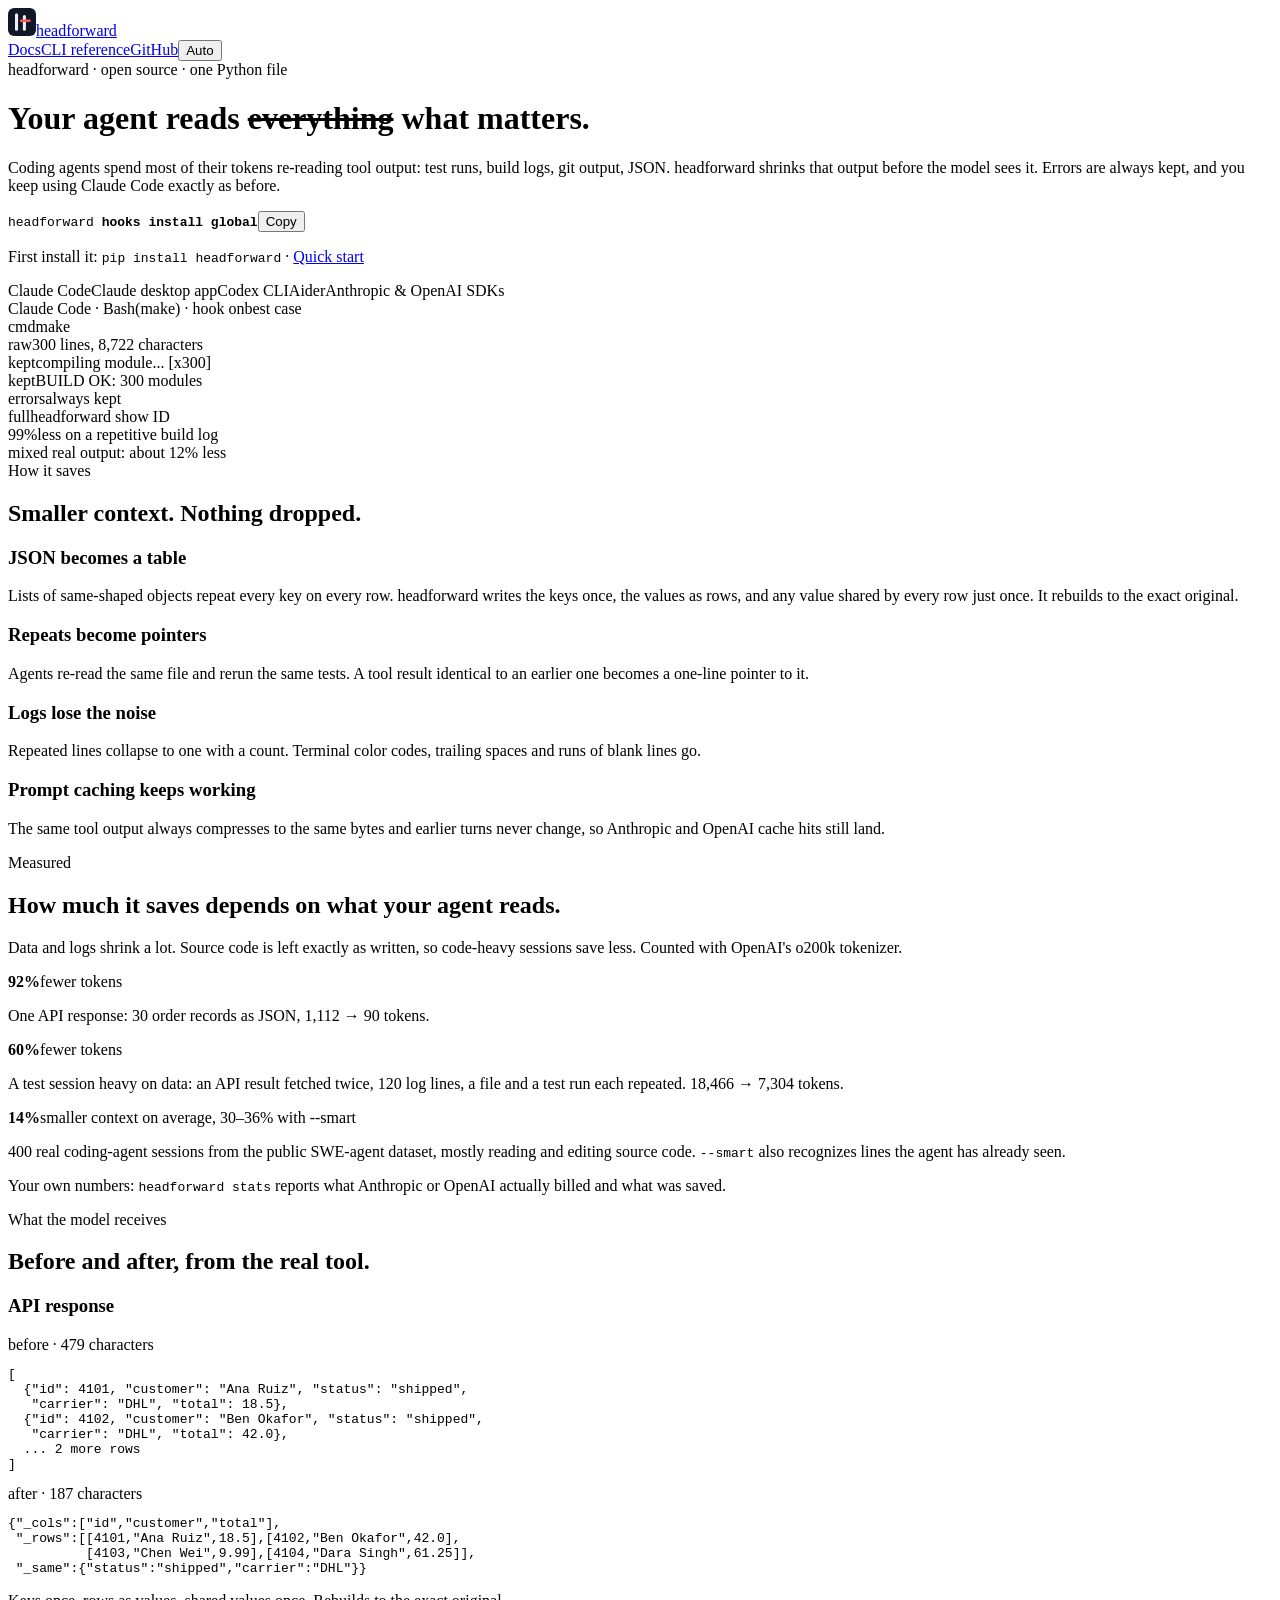
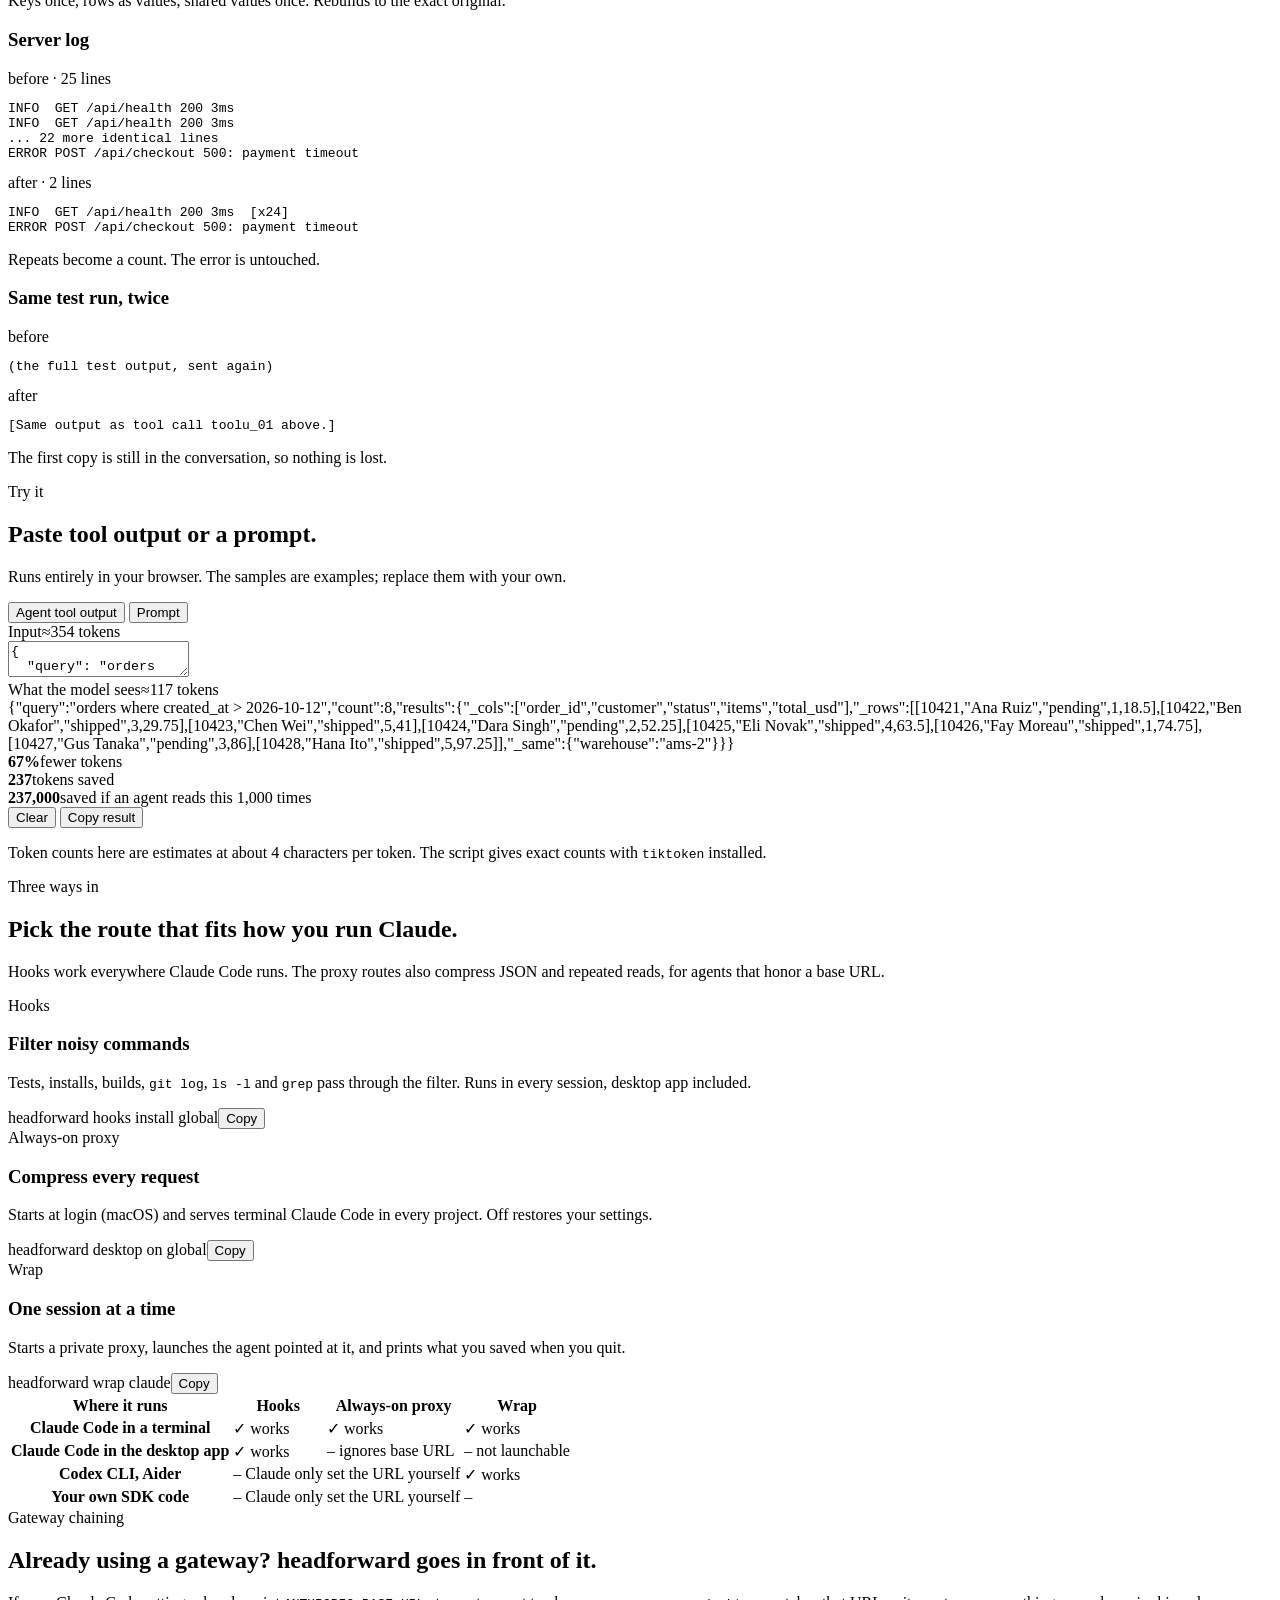
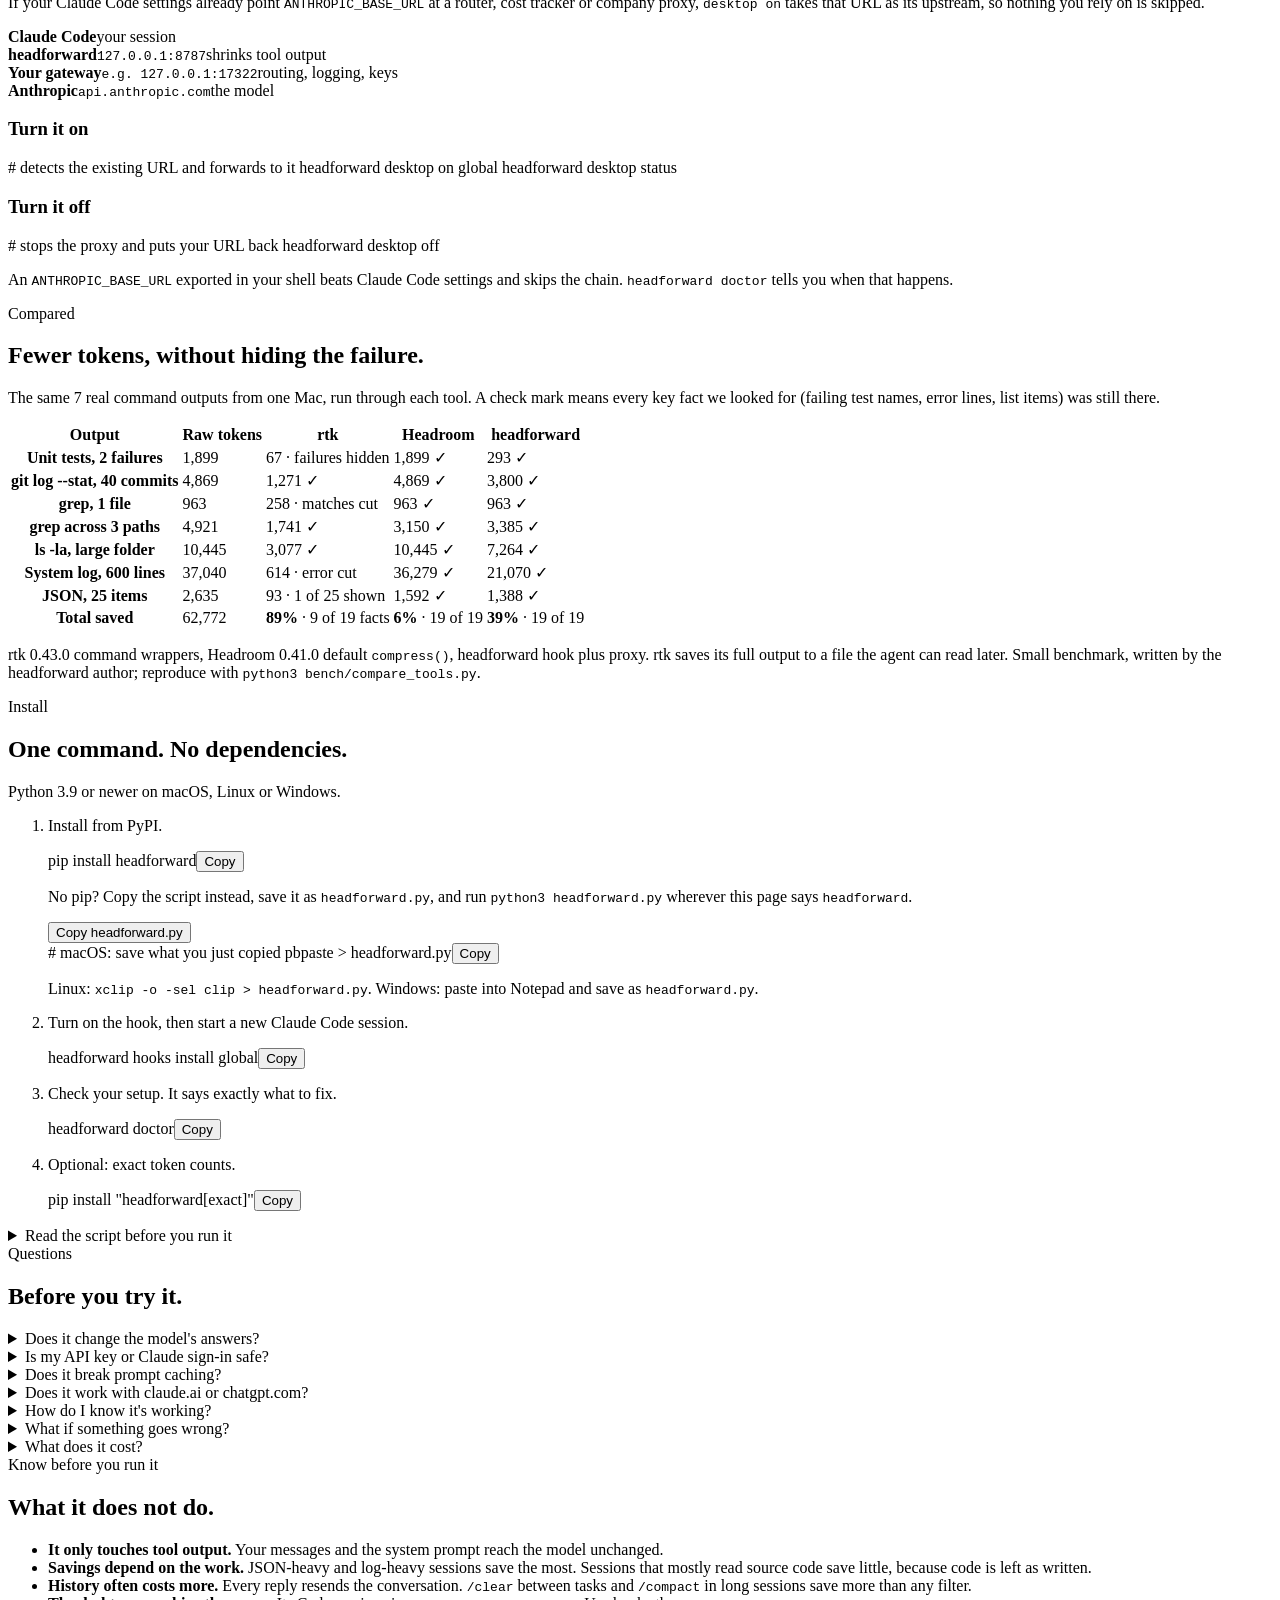
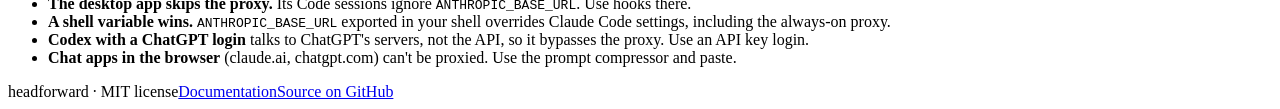
==== commit 615b067b: "Rename leantokens to headforward The project is growing past token savings, so it gets a broader nam" ====
--- a/web/index.html
+++ b/web/index.html
@@ -2,7 +2,7 @@
 <html lang="en">
 <head>
 <meta charset="utf-8">
-<title>leantokens · cut the tokens your AI agent spends</title>
+<title>headforward · cut the tokens your AI agent spends</title>
 <meta name="viewport" content="width=device-width, initial-scale=1">
 <link rel="preconnect" href="https://fonts.googleapis.com">
 <link rel="preconnect" href="https://fonts.gstatic.com" crossorigin>
@@ -10,31 +10,31 @@
 <link rel="stylesheet" href="/style.css">
 <link rel="canonical" href="https://leantokens.vercel.app/">
 <meta property="og:type" content="website">
-<meta property="og:site_name" content="leantokens">
-<meta property="og:title" content="leantokens · cut the tokens your AI agent spends">
+<meta property="og:site_name" content="headforward">
+<meta property="og:title" content="headforward · cut the tokens your AI agent spends">
 <meta property="og:description" content="Shrink the tool output Claude Code, Codex and LLM apps send to the model, without hiding failures. Claude Code hooks, an always-on proxy, JSON tables and log cleanup. Open source, one Python file.">
 <meta property="og:url" content="https://leantokens.vercel.app/">
 <meta name="twitter:card" content="summary">
 <meta name="theme-color" content="#10162a">
 
-<meta name="description" content="leantokens cuts the tokens Claude Code, Codex and LLM apps spend by compressing tool output before it reaches the model. Open source, one Python file.">
+<meta name="description" content="headforward cuts the tokens Claude Code, Codex and LLM apps spend by compressing tool output before it reaches the model. Open source, one Python file.">
 <link rel="icon" href="data:image/svg+xml,%3Csvg%20xmlns=%22http://www.w3.org/2000/svg%22%20viewBox=%220%200%2064%2064%22%3E%3Crect%20width=%2264%22%20height=%2264%22%20rx=%2214%22%20fill=%22%23111726%22/%3E%3Crect%20x=%2216%22%20y=%2212%22%20width=%227%22%20height=%2240%22%20rx=%223.5%22%20fill=%22%23eef1f9%22/%3E%3Crect%20x=%2234%22%20y=%2216%22%20width=%227%22%20height=%2236%22%20rx=%223.5%22%20fill=%22%23eef1f9%22/%3E%3Crect%20x=%2227%22%20y=%2226%22%20width=%2225%22%20height=%226%22%20rx=%223%22%20fill=%22%23ff5a4e%22/%3E%3C/svg%3E">
 
 <script>(function(){try{var m=localStorage.getItem("lt-theme");if(m==="light"||m==="dark")document.documentElement.dataset.theme=m}catch(e){}})();</script>
 </head>
 <body>
-<nav class="topnav"><div class="in"><a class="logo" href="/"><svg class="mark" width="28" height="28" viewBox="0 0 64 64" aria-hidden="true"><rect class="tile" width="64" height="64" rx="14" fill="#111726"/><rect class="stem" x="16" y="12" width="7" height="40" rx="3.5" fill="#eef1f9"/><rect class="stem" x="34" y="16" width="7" height="36" rx="3.5" fill="#eef1f9"/><rect class="cut" x="27" y="26" width="25" height="6" rx="3" fill="#ff5a4e"/></svg>leantokens</a><div class="links"><a href="/docs/">Docs</a><a href="/docs/#cli">CLI reference</a><a href="https://github.com/divyanshus2404/leantokens">GitHub</a><button class="theme-btn" id="theme-btn" type="button" aria-label="Color theme">Auto</button></div></div></nav>
+<nav class="topnav"><div class="in"><a class="logo" href="/"><svg class="mark" width="28" height="28" viewBox="0 0 64 64" aria-hidden="true"><rect class="tile" width="64" height="64" rx="14" fill="#111726"/><rect class="stem" x="16" y="12" width="7" height="40" rx="3.5" fill="#eef1f9"/><rect class="stem" x="34" y="16" width="7" height="36" rx="3.5" fill="#eef1f9"/><rect class="cut" x="27" y="26" width="25" height="6" rx="3" fill="#ff5a4e"/></svg>headforward</a><div class="links"><a href="/docs/">Docs</a><a href="/docs/#cli">CLI reference</a><a href="https://github.com/divyanshus2404/headforward">GitHub</a><button class="theme-btn" id="theme-btn" type="button" aria-label="Color theme">Auto</button></div></div></nav>
 <header class="hero">
   <div class="in">
     <div class="copy">
-      <span class="eyebrow">leantokens · open source · one Python file</span>
+      <span class="eyebrow">headforward · open source · one Python file</span>
       <h1>Your agent reads <s>everything</s> what matters.</h1>
-      <p>Coding agents spend most of their tokens re-reading tool output: test runs, build logs, git output, JSON. leantokens shrinks that output before the model sees it. Errors are always kept, and you keep using Claude Code exactly as before.</p>
-      <div class="cmd"><code>leantokens <b>hooks install global</b></code><button id="copy-hero" data-copy="leantokens hooks install global">Copy</button></div>
-      <p class="first">First install it: <code>pip install leantokens</code> · <a href="/docs/#quickstart">Quick start</a></p>
+      <p>Coding agents spend most of their tokens re-reading tool output: test runs, build logs, git output, JSON. headforward shrinks that output before the model sees it. Errors are always kept, and you keep using Claude Code exactly as before.</p>
+      <div class="cmd"><code>headforward <b>hooks install global</b></code><button id="copy-hero" data-copy="headforward hooks install global">Copy</button></div>
+      <p class="first">First install it: <code>pip install headforward</code> · <a href="/docs/#quickstart">Quick start</a></p>
       <div class="agents" aria-label="Works with"><span>Claude Code</span><span>Claude desktop app</span><span>Codex CLI</span><span>Aider</span><span>Anthropic &amp; OpenAI SDKs</span></div>
     </div>
-    <div class="trace" aria-label="A real build log before and after leantokens">
+    <div class="trace" aria-label="A real build log before and after headforward">
       <div class="top"><span>Claude Code · Bash(make) · hook on</span><span>best case</span></div>
       <div class="body">
         <div class="row"><span class="k">cmd</span><span>make</span></div>
@@ -42,7 +42,7 @@
         <div class="row"><span class="k">kept</span><span>compiling module...  <span class="dim">[x300]</span></span></div>
         <div class="row"><span class="k">kept</span><span>BUILD OK: 300 modules</span></div>
         <div class="row"><span class="k">errors</span><span class="dim">always kept</span></div>
-        <div class="row"><span class="k">full</span><span class="dim">leantokens show ID</span></div>
+        <div class="row"><span class="k">full</span><span class="dim">headforward show ID</span></div>
         <div class="bar"><i style="width:1%"></i></div>
         <div class="row"><span class="big">99%</span><span style="align-self:end">less on a repetitive build log<br><span class="dim">mixed real output: about 12% less</span></span></div>
       </div>
@@ -58,7 +58,7 @@
         <h2>Smaller context. Nothing dropped.</h2>
       </div>
       <div class="facts">
-        <div><h3>JSON becomes a table</h3><p>Lists of same-shaped objects repeat every key on every row. leantokens writes the keys once, the values as rows, and any value shared by every row just once. It rebuilds to the exact original.</p></div>
+        <div><h3>JSON becomes a table</h3><p>Lists of same-shaped objects repeat every key on every row. headforward writes the keys once, the values as rows, and any value shared by every row just once. It rebuilds to the exact original.</p></div>
         <div><h3>Repeats become pointers</h3><p>Agents re-read the same file and rerun the same tests. A tool result identical to an earlier one becomes a one-line pointer to it.</p></div>
         <div><h3>Logs lose the noise</h3><p>Repeated lines collapse to one with a count. Terminal color codes, trailing spaces and runs of blank lines go.</p></div>
         <div><h3>Prompt caching keeps working</h3><p>The same tool output always compresses to the same bytes and earlier turns never change, so Anthropic and OpenAI cache hits still land.</p></div>
@@ -88,7 +88,7 @@
           <p>400 real coding-agent sessions from the public SWE-agent dataset, mostly reading and editing source code. <code>--smart</code> also recognizes lines the agent has already seen.</p>
         </div>
       </div>
-      <p class="note">Your own numbers: <code>leantokens stats</code> reports what Anthropic or OpenAI actually billed and what was saved.</p>
+      <p class="note">Your own numbers: <code>headforward stats</code> reports what Anthropic or OpenAI actually billed and what was saved.</p>
     </section>
 
     <section id="examples">
@@ -186,19 +186,19 @@
           <span class="tag">Hooks</span>
           <h3>Filter noisy commands</h3>
           <p>Tests, installs, builds, <code>git log</code>, <code>ls -l</code> and <code>grep</code> pass through the filter. Runs in every session, desktop app included.</p>
-          <div class="term has-copy">leantokens hooks install global<button class="copy" data-copy="leantokens hooks install global">Copy</button></div>
+          <div class="term has-copy">headforward hooks install global<button class="copy" data-copy="headforward hooks install global">Copy</button></div>
         </div>
         <div class="way">
           <span class="tag">Always-on proxy</span>
           <h3>Compress every request</h3>
           <p>Starts at login (macOS) and serves terminal Claude Code in every project. Off restores your settings.</p>
-          <div class="term has-copy">leantokens desktop on global<button class="copy" data-copy="leantokens desktop on global">Copy</button></div>
+          <div class="term has-copy">headforward desktop on global<button class="copy" data-copy="headforward desktop on global">Copy</button></div>
         </div>
         <div class="way">
           <span class="tag">Wrap</span>
           <h3>One session at a time</h3>
           <p>Starts a private proxy, launches the agent pointed at it, and prints what you saved when you quit.</p>
-          <div class="term has-copy">leantokens wrap claude<button class="copy" data-copy="leantokens wrap claude">Copy</button></div>
+          <div class="term has-copy">headforward wrap claude<button class="copy" data-copy="headforward wrap claude">Copy</button></div>
         </div>
       </div>
       <div class="matrix-wrap">
@@ -217,23 +217,23 @@
     <section id="chain">
       <div class="head">
         <span class="eyebrow">Gateway chaining</span>
-        <h2>Already using a gateway? leantokens goes in front of it.</h2>
+        <h2>Already using a gateway? headforward goes in front of it.</h2>
         <p class="lede">If your Claude Code settings already point <code>ANTHROPIC_BASE_URL</code> at a router, cost tracker or company proxy, <code>desktop on</code> takes that URL as its upstream, so nothing you rely on is skipped.</p>
       </div>
       <div class="chain">
         <div class="hops" aria-label="Request path">
           <div class="hop"><b>Claude Code</b><span>your session</span></div>
-          <div class="hop lt"><b>leantokens</b><code>127.0.0.1:8787</code><span>shrinks tool output</span></div>
+          <div class="hop lt"><b>headforward</b><code>127.0.0.1:8787</code><span>shrinks tool output</span></div>
           <div class="hop"><b>Your gateway</b><code>e.g. 127.0.0.1:17322</code><span>routing, logging, keys</span></div>
           <div class="hop"><b>Anthropic</b><code>api.anthropic.com</code><span>the model</span></div>
         </div>
         <div class="chain-cols">
           <div><h3>Turn it on</h3><div class="term"><span class="c"># detects the existing URL and forwards to it</span>
-leantokens desktop on global
-leantokens desktop status</div></div>
+headforward desktop on global
+headforward desktop status</div></div>
           <div><h3>Turn it off</h3><div class="term"><span class="c"># stops the proxy and puts your URL back</span>
-leantokens desktop off</div>
-            <p>An <code>ANTHROPIC_BASE_URL</code> exported in your shell beats Claude Code settings and skips the chain. <code>leantokens doctor</code> tells you when that happens.</p></div>
+headforward desktop off</div>
+            <p>An <code>ANTHROPIC_BASE_URL</code> exported in your shell beats Claude Code settings and skips the chain. <code>headforward doctor</code> tells you when that happens.</p></div>
         </div>
       </div>
     </section>
@@ -246,7 +246,7 @@
       </div>
       <div class="matrix-wrap">
         <table class="matrix">
-          <thead><tr><th scope="col">Output</th><th scope="col">Raw tokens</th><th scope="col">rtk</th><th scope="col">Headroom</th><th scope="col">leantokens</th></tr></thead>
+          <thead><tr><th scope="col">Output</th><th scope="col">Raw tokens</th><th scope="col">rtk</th><th scope="col">Headroom</th><th scope="col">headforward</th></tr></thead>
           <tbody>
             <tr><th scope="row">Unit tests, 2 failures</th><td>1,899</td><td><span class="no">67 · failures hidden</span></td><td><span class="yes">1,899 ✓</span></td><td><span class="yes">293 ✓</span></td></tr>
             <tr><th scope="row">git log --stat, 40 commits</th><td>4,869</td><td><span class="yes">1,271 ✓</span></td><td><span class="yes">4,869 ✓</span></td><td><span class="yes">3,800 ✓</span></td></tr>
@@ -259,7 +259,7 @@
           </tbody>
         </table>
       </div>
-      <p class="note">rtk 0.43.0 command wrappers, Headroom 0.41.0 default <code>compress()</code>, leantokens hook plus proxy. rtk saves its full output to a file the agent can read later. Small benchmark, written by the leantokens author; reproduce with <code>python3 bench/compare_tools.py</code>.</p>
+      <p class="note">rtk 0.43.0 command wrappers, Headroom 0.41.0 default <code>compress()</code>, headforward hook plus proxy. rtk saves its full output to a file the agent can read later. Small benchmark, written by the headforward author; reproduce with <code>python3 bench/compare_tools.py</code>.</p>
     </section>
 
     <section id="install">
@@ -271,24 +271,24 @@
       <ol class="steps">
         <li><div>
           <p>Install from PyPI.</p>
-          <div class="term has-copy">pip install leantokens<button class="copy" data-copy="pip install leantokens">Copy</button></div>
-          <p class="note">No pip? Copy the script instead, save it as <code>leantokens.py</code>, and run <code>python3 leantokens.py</code> wherever this page says <code>leantokens</code>.</p>
-          <div><button class="btn primary" id="copy-script">Copy leantokens.py</button></div>
+          <div class="term has-copy">pip install headforward<button class="copy" data-copy="pip install headforward">Copy</button></div>
+          <p class="note">No pip? Copy the script instead, save it as <code>headforward.py</code>, and run <code>python3 headforward.py</code> wherever this page says <code>headforward</code>.</p>
+          <div><button class="btn primary" id="copy-script">Copy headforward.py</button></div>
           <div class="term has-copy"><span class="c"># macOS: save what you just copied</span>
-pbpaste &gt; leantokens.py<button class="copy" data-copy="pbpaste > leantokens.py">Copy</button></div>
-          <p class="note">Linux: <code>xclip -o -sel clip &gt; leantokens.py</code>. Windows: paste into Notepad and save as <code>leantokens.py</code>.</p>
+pbpaste &gt; headforward.py<button class="copy" data-copy="pbpaste > headforward.py">Copy</button></div>
+          <p class="note">Linux: <code>xclip -o -sel clip &gt; headforward.py</code>. Windows: paste into Notepad and save as <code>headforward.py</code>.</p>
         </div></li>
         <li><div>
           <p>Turn on the hook, then start a new Claude Code session.</p>
-          <div class="term has-copy">leantokens hooks install global<button class="copy" data-copy="leantokens hooks install global">Copy</button></div>
+          <div class="term has-copy">headforward hooks install global<button class="copy" data-copy="headforward hooks install global">Copy</button></div>
         </div></li>
         <li><div>
           <p>Check your setup. It says exactly what to fix.</p>
-          <div class="term has-copy">leantokens doctor<button class="copy" data-copy="leantokens doctor">Copy</button></div>
+          <div class="term has-copy">headforward doctor<button class="copy" data-copy="headforward doctor">Copy</button></div>
         </div></li>
         <li><div>
           <p>Optional: exact token counts.</p>
-          <div class="term has-copy">pip install "leantokens[exact]"<button class="copy" data-copy='pip install "leantokens[exact]"'>Copy</button></div>
+          <div class="term has-copy">pip install "headforward[exact]"<button class="copy" data-copy='pip install "headforward[exact]"'>Copy</button></div>
         </div></li>
       </ol>
       <details>
@@ -303,12 +303,12 @@
         <h2>Before you try it.</h2>
       </div>
       <div class="faq">
-        <details><summary>Does it change the model's answers?</summary><p>The default rules are lossless: every compressed result can be rebuilt exactly, or points to an identical copy already in the conversation. Whether a model behaves the same on your work is something you can check: <code>leantokens eval</code> replays your recorded requests with and without compression and compares the answers.</p></details>
+        <details><summary>Does it change the model's answers?</summary><p>The default rules are lossless: every compressed result can be rebuilt exactly, or points to an identical copy already in the conversation. Whether a model behaves the same on your work is something you can check: <code>headforward eval</code> replays your recorded requests with and without compression and compares the answers.</p></details>
         <details><summary>Is my API key or Claude sign-in safe?</summary><p>The proxy runs only on your computer, listens on 127.0.0.1, and passes credentials straight to Anthropic or OpenAI. They are never stored or logged.</p></details>
         <details><summary>Does it break prompt caching?</summary><p>No. Compression is deterministic and never rewrites earlier turns, so each request still begins with the same bytes as the last one and cache hits keep landing.</p></details>
-        <details><summary>Does it work with claude.ai or chatgpt.com?</summary><p>Those sites talk directly to their own servers, so no proxy can sit in between. You can compress text before pasting it: <code>pbpaste | leantokens - -l high | pbcopy</code> on macOS.</p></details>
-        <details><summary>How do I know it's working?</summary><p>In a new Claude Code session, run something noisy like your tests. Shortened output carries a line such as <code>[40 passing test lines omitted; full output: leantokens show ID]</code>. <code>leantokens stats</code> counts every request it touched.</p></details>
-        <details><summary>What if something goes wrong?</summary><p>Undo it in one command: <code>leantokens hooks uninstall global</code> or <code>leantokens desktop off</code>. Both restore your Claude Code settings from a backup, and plain <code>claude</code> works exactly as before.</p></details>
+        <details><summary>Does it work with claude.ai or chatgpt.com?</summary><p>Those sites talk directly to their own servers, so no proxy can sit in between. You can compress text before pasting it: <code>pbpaste | headforward - -l high | pbcopy</code> on macOS.</p></details>
+        <details><summary>How do I know it's working?</summary><p>In a new Claude Code session, run something noisy like your tests. Shortened output carries a line such as <code>[40 passing test lines omitted; full output: headforward show ID]</code>. <code>headforward stats</code> counts every request it touched.</p></details>
+        <details><summary>What if something goes wrong?</summary><p>Undo it in one command: <code>headforward hooks uninstall global</code> or <code>headforward desktop off</code>. Both restore your Claude Code settings from a backup, and plain <code>claude</code> works exactly as before.</p></details>
         <details><summary>What does it cost?</summary><p>Nothing. It's MIT-licensed, one Python file, no account and no telemetry.</p></details>
       </div>
     </section>
@@ -330,7 +330,7 @@
     </section>
   </div>
 </main>
-<footer class="site-foot"><div class="in"><span>leantokens · MIT license</span><a href="/docs/">Documentation</a><a href="https://github.com/divyanshus2404/leantokens">Source on GitHub</a></div></footer>
+<footer class="site-foot"><div class="in"><span>headforward · MIT license</span><a href="/docs/">Documentation</a><a href="https://github.com/divyanshus2404/headforward">Source on GitHub</a></div></footer>
 
 <script>
 const LEVELS = ["light", "medium", "high", "max"];
@@ -434,7 +434,7 @@
   out = out.replace(/\n{3,}/g, "\n\n").trim();
   return out.charAt(0).toUpperCase() + out.slice(1);
 }
-/* Tool-output compressor: mirrors compress_tool() in leantokens.py. */
+/* Tool-output compressor: mirrors compress_tool() in headforward.py. */
 const ANSI = /\x1b\[[0-9;?]*[A-Za-z]/g;
 const LINE_NO = /^ +(\d+)(\t|→)/gm;
 function tabulate(o) {
@@ -574,7 +574,7 @@
 document.querySelectorAll("[data-copy]").forEach(b => b.addEventListener("click", () => copyText(b.dataset.copy, b)));
 
 let script = "";
-fetch("leantokens.py").then(r => r.ok ? r.text() : Promise.reject()).then(s => {
+fetch("headforward.py").then(r => r.ok ? r.text() : Promise.reject()).then(s => {
   script = s; $("script-view").textContent = s;
 }).catch(() => { $("script-view").textContent = "Couldn't load the script. Refresh the page to try again."; });
 $("copy-script").addEventListener("click", e => {
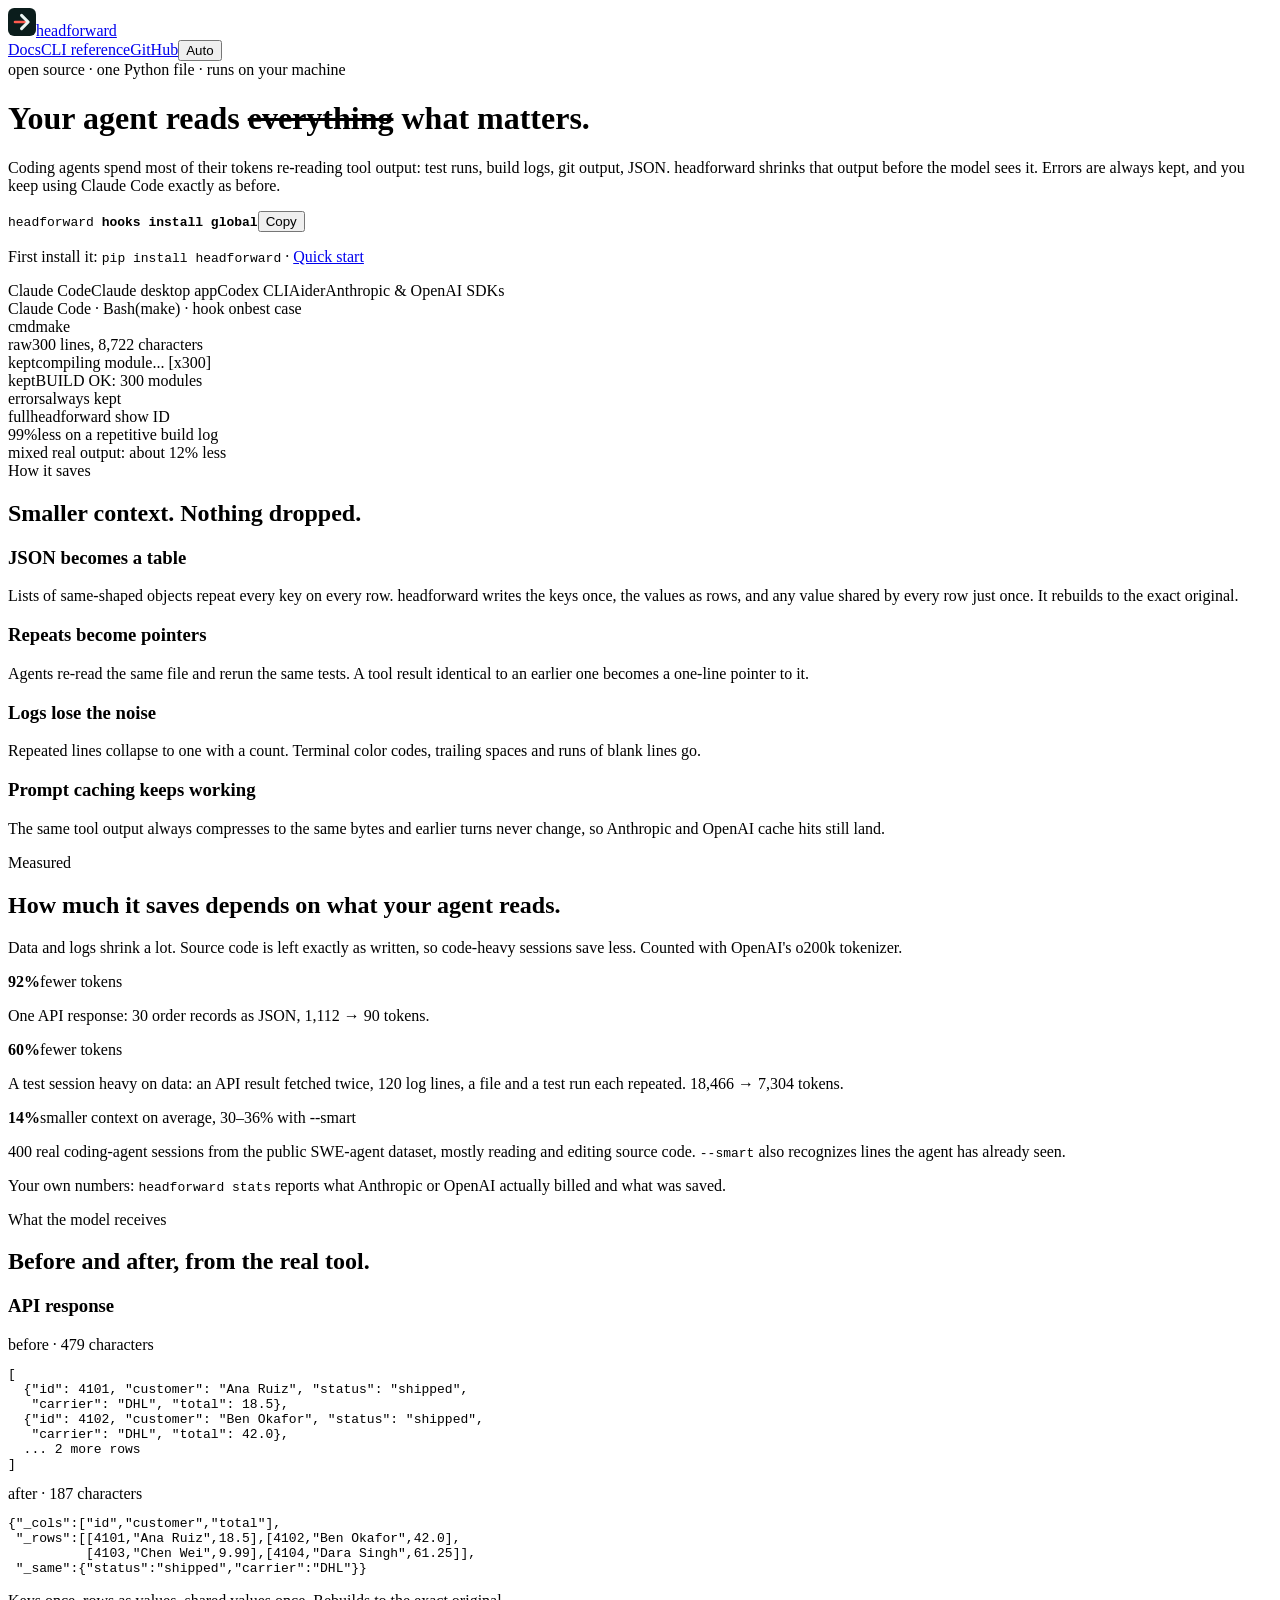
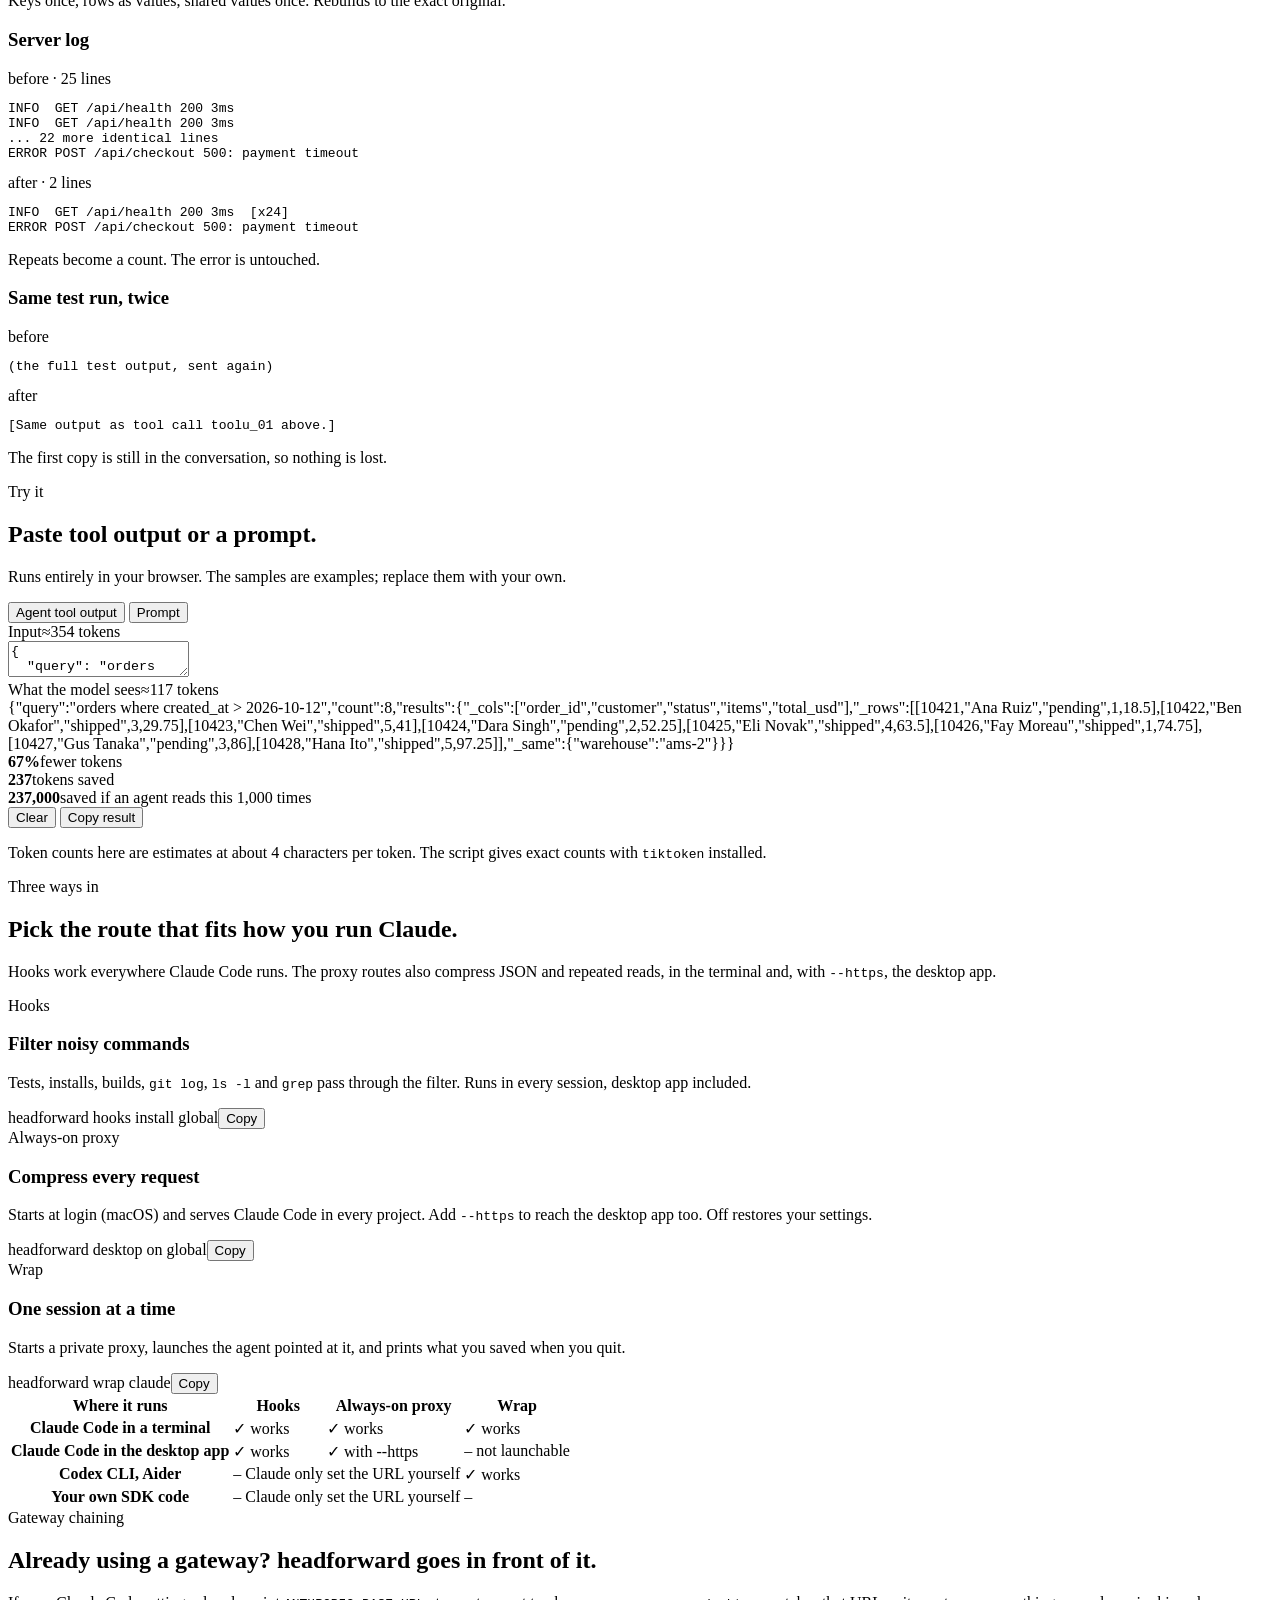
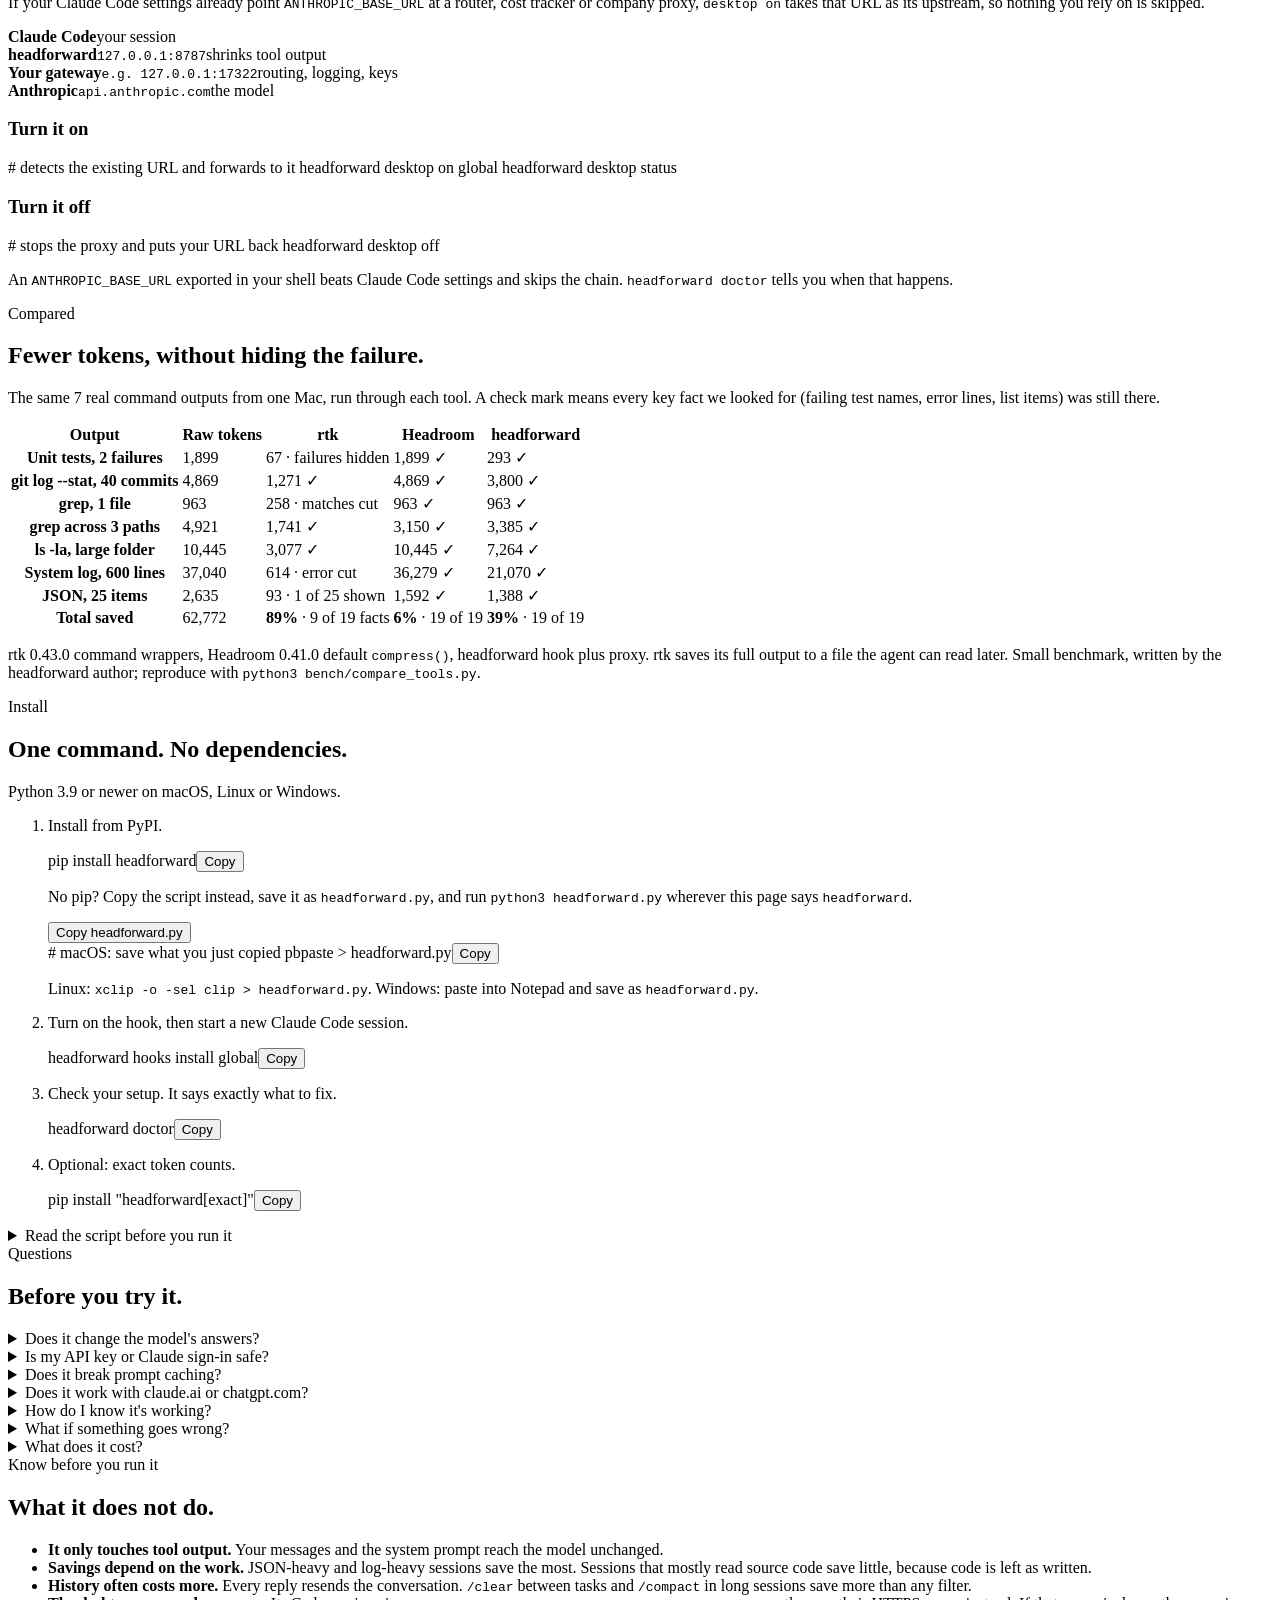
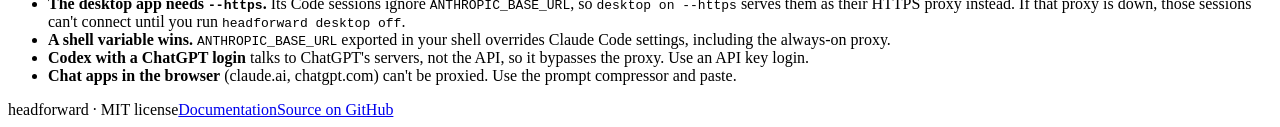
==== commit 7a6e2d0b: "Site: refresh the identity for headforward New mark (a forward arrow whose shaft is the red "cut"), " ====
--- a/web/index.html
+++ b/web/index.html
@@ -2,7 +2,7 @@
 <html lang="en">
 <head>
 <meta charset="utf-8">
-<title>headforward · cut the tokens your AI agent spends</title>
+<title>headforward · your agent reads what matters</title>
 <meta name="viewport" content="width=device-width, initial-scale=1">
 <link rel="preconnect" href="https://fonts.googleapis.com">
 <link rel="preconnect" href="https://fonts.gstatic.com" crossorigin>
@@ -11,23 +11,23 @@
 <link rel="canonical" href="https://leantokens.vercel.app/">
 <meta property="og:type" content="website">
 <meta property="og:site_name" content="headforward">
-<meta property="og:title" content="headforward · cut the tokens your AI agent spends">
+<meta property="og:title" content="headforward · your agent reads what matters">
 <meta property="og:description" content="Shrink the tool output Claude Code, Codex and LLM apps send to the model, without hiding failures. Claude Code hooks, an always-on proxy, JSON tables and log cleanup. Open source, one Python file.">
 <meta property="og:url" content="https://leantokens.vercel.app/">
 <meta name="twitter:card" content="summary">
-<meta name="theme-color" content="#10162a">
+<meta name="theme-color" content="#0b1d1c">
 
 <meta name="description" content="headforward cuts the tokens Claude Code, Codex and LLM apps spend by compressing tool output before it reaches the model. Open source, one Python file.">
-<link rel="icon" href="data:image/svg+xml,%3Csvg%20xmlns=%22http://www.w3.org/2000/svg%22%20viewBox=%220%200%2064%2064%22%3E%3Crect%20width=%2264%22%20height=%2264%22%20rx=%2214%22%20fill=%22%23111726%22/%3E%3Crect%20x=%2216%22%20y=%2212%22%20width=%227%22%20height=%2240%22%20rx=%223.5%22%20fill=%22%23eef1f9%22/%3E%3Crect%20x=%2234%22%20y=%2216%22%20width=%227%22%20height=%2236%22%20rx=%223.5%22%20fill=%22%23eef1f9%22/%3E%3Crect%20x=%2227%22%20y=%2226%22%20width=%2225%22%20height=%226%22%20rx=%223%22%20fill=%22%23ff5a4e%22/%3E%3C/svg%3E">
+<link rel="icon" href="data:image/svg+xml,%3Csvg%20xmlns=%22http://www.w3.org/2000/svg%22%20viewBox=%220%200%2064%2064%22%3E%20%20%3Crect%20width=%2264%22%20height=%2264%22%20rx=%2214%22%20fill=%22%230b1d1c%22/%3E%20%20%3Crect%20x=%2213%22%20y=%2229%22%20width=%2229%22%20height=%226%22%20rx=%223%22%20fill=%22%23ff5a4e%22/%3E%20%20%3Cpath%20d=%22M31%2017%20L46%2032%20L31%2047%22%20fill=%22none%22%20stroke=%22%23ecf6f3%22%20stroke-width=%227%22%20stroke-linecap=%22round%22%20stroke-linejoin=%22round%22/%3E%3C/svg%3E">
 
 <script>(function(){try{var m=localStorage.getItem("lt-theme");if(m==="light"||m==="dark")document.documentElement.dataset.theme=m}catch(e){}})();</script>
 </head>
 <body>
-<nav class="topnav"><div class="in"><a class="logo" href="/"><svg class="mark" width="28" height="28" viewBox="0 0 64 64" aria-hidden="true"><rect class="tile" width="64" height="64" rx="14" fill="#111726"/><rect class="stem" x="16" y="12" width="7" height="40" rx="3.5" fill="#eef1f9"/><rect class="stem" x="34" y="16" width="7" height="36" rx="3.5" fill="#eef1f9"/><rect class="cut" x="27" y="26" width="25" height="6" rx="3" fill="#ff5a4e"/></svg>headforward</a><div class="links"><a href="/docs/">Docs</a><a href="/docs/#cli">CLI reference</a><a href="https://github.com/divyanshus2404/headforward">GitHub</a><button class="theme-btn" id="theme-btn" type="button" aria-label="Color theme">Auto</button></div></div></nav>
+<nav class="topnav"><div class="in"><a class="logo" href="/"><svg class="mark" width="28" height="28" viewBox="0 0 64 64" aria-hidden="true"><rect class="tile" width="64" height="64" rx="14" fill="#0b1d1c"/><rect class="cut" x="13" y="29" width="29" height="6" rx="3" fill="#ff5a4e"/><path class="head" d="M31 17 L46 32 L31 47" fill="none" stroke="#ecf6f3" stroke-width="7" stroke-linecap="round" stroke-linejoin="round"/></svg>headforward</a><div class="links"><a href="/docs/">Docs</a><a href="/docs/#cli">CLI reference</a><a href="https://github.com/divyanshus2404/headforward">GitHub</a><button class="theme-btn" id="theme-btn" type="button" aria-label="Color theme">Auto</button></div></div></nav>
 <header class="hero">
   <div class="in">
     <div class="copy">
-      <span class="eyebrow">headforward · open source · one Python file</span>
+      <span class="eyebrow">open source · one Python file · runs on your machine</span>
       <h1>Your agent reads <s>everything</s> what matters.</h1>
       <p>Coding agents spend most of their tokens re-reading tool output: test runs, build logs, git output, JSON. headforward shrinks that output before the model sees it. Errors are always kept, and you keep using Claude Code exactly as before.</p>
       <div class="cmd"><code>headforward <b>hooks install global</b></code><button id="copy-hero" data-copy="headforward hooks install global">Copy</button></div>
@@ -179,7 +179,7 @@
       <div class="head">
         <span class="eyebrow">Three ways in</span>
         <h2>Pick the route that fits how you run Claude.</h2>
-        <p class="lede">Hooks work everywhere Claude Code runs. The proxy routes also compress JSON and repeated reads, for agents that honor a base URL.</p>
+        <p class="lede">Hooks work everywhere Claude Code runs. The proxy routes also compress JSON and repeated reads, in the terminal and, with <code>--https</code>, the desktop app.</p>
       </div>
       <div class="ways">
         <div class="way">
@@ -191,7 +191,7 @@
         <div class="way">
           <span class="tag">Always-on proxy</span>
           <h3>Compress every request</h3>
-          <p>Starts at login (macOS) and serves terminal Claude Code in every project. Off restores your settings.</p>
+          <p>Starts at login (macOS) and serves Claude Code in every project. Add <code>--https</code> to reach the desktop app too. Off restores your settings.</p>
           <div class="term has-copy">headforward desktop on global<button class="copy" data-copy="headforward desktop on global">Copy</button></div>
         </div>
         <div class="way">
@@ -206,7 +206,7 @@
           <thead><tr><th scope="col">Where it runs</th><th scope="col">Hooks</th><th scope="col">Always-on proxy</th><th scope="col">Wrap</th></tr></thead>
           <tbody>
             <tr><th scope="row">Claude Code in a terminal</th><td><span class="yes">✓ works</span></td><td><span class="yes">✓ works</span></td><td><span class="yes">✓ works</span></td></tr>
-            <tr><th scope="row">Claude Code in the desktop app</th><td><span class="yes">✓ works</span></td><td><span class="no">– ignores base URL</span></td><td><span class="no">– not launchable</span></td></tr>
+            <tr><th scope="row">Claude Code in the desktop app</th><td><span class="yes">✓ works</span></td><td><span class="yes">✓ with --https</span></td><td><span class="no">– not launchable</span></td></tr>
             <tr><th scope="row">Codex CLI, Aider</th><td><span class="no">– Claude only</span></td><td><span class="part">set the URL yourself</span></td><td><span class="yes">✓ works</span></td></tr>
             <tr><th scope="row">Your own SDK code</th><td><span class="no">– Claude only</span></td><td><span class="part">set the URL yourself</span></td><td><span class="no">–</span></td></tr>
           </tbody>
@@ -304,7 +304,7 @@
       </div>
       <div class="faq">
         <details><summary>Does it change the model's answers?</summary><p>The default rules are lossless: every compressed result can be rebuilt exactly, or points to an identical copy already in the conversation. Whether a model behaves the same on your work is something you can check: <code>headforward eval</code> replays your recorded requests with and without compression and compares the answers.</p></details>
-        <details><summary>Is my API key or Claude sign-in safe?</summary><p>The proxy runs only on your computer, listens on 127.0.0.1, and passes credentials straight to Anthropic or OpenAI. They are never stored or logged.</p></details>
+        <details><summary>Is my API key or Claude sign-in safe?</summary><p>The proxy runs only on your computer, listens on 127.0.0.1, and passes credentials straight to Anthropic or OpenAI. They are never stored or logged. In <code>--https</code> mode it decrypts only <code>api.anthropic.com</code>, with a local certificate that can vouch for nothing else; every other site gets a plain tunnel it never reads.</p></details>
         <details><summary>Does it break prompt caching?</summary><p>No. Compression is deterministic and never rewrites earlier turns, so each request still begins with the same bytes as the last one and cache hits keep landing.</p></details>
         <details><summary>Does it work with claude.ai or chatgpt.com?</summary><p>Those sites talk directly to their own servers, so no proxy can sit in between. You can compress text before pasting it: <code>pbpaste | headforward - -l high | pbcopy</code> on macOS.</p></details>
         <details><summary>How do I know it's working?</summary><p>In a new Claude Code session, run something noisy like your tests. Shortened output carries a line such as <code>[40 passing test lines omitted; full output: headforward show ID]</code>. <code>headforward stats</code> counts every request it touched.</p></details>
@@ -322,7 +322,7 @@
         <li><b>It only touches tool output.</b> Your messages and the system prompt reach the model unchanged.</li>
         <li><b>Savings depend on the work.</b> JSON-heavy and log-heavy sessions save the most. Sessions that mostly read source code save little, because code is left as written.</li>
         <li><b>History often costs more.</b> Every reply resends the conversation. <code>/clear</code> between tasks and <code>/compact</code> in long sessions save more than any filter.</li>
-        <li><b>The desktop app skips the proxy.</b> Its Code sessions ignore <code>ANTHROPIC_BASE_URL</code>. Use hooks there.</li>
+        <li><b>The desktop app needs <code>--https</code>.</b> Its Code sessions ignore <code>ANTHROPIC_BASE_URL</code>, so <code>desktop on --https</code> serves them as their HTTPS proxy instead. If that proxy is down, those sessions can't connect until you run <code>headforward desktop off</code>.</li>
         <li><b>A shell variable wins.</b> <code>ANTHROPIC_BASE_URL</code> exported in your shell overrides Claude Code settings, including the always-on proxy.</li>
         <li><b>Codex with a ChatGPT login</b> talks to ChatGPT's servers, not the API, so it bypasses the proxy. Use an API key login.</li>
         <li><b>Chat apps in the browser</b> (claude.ai, chatgpt.com) can't be proxied. Use the prompt compressor and paste.</li>
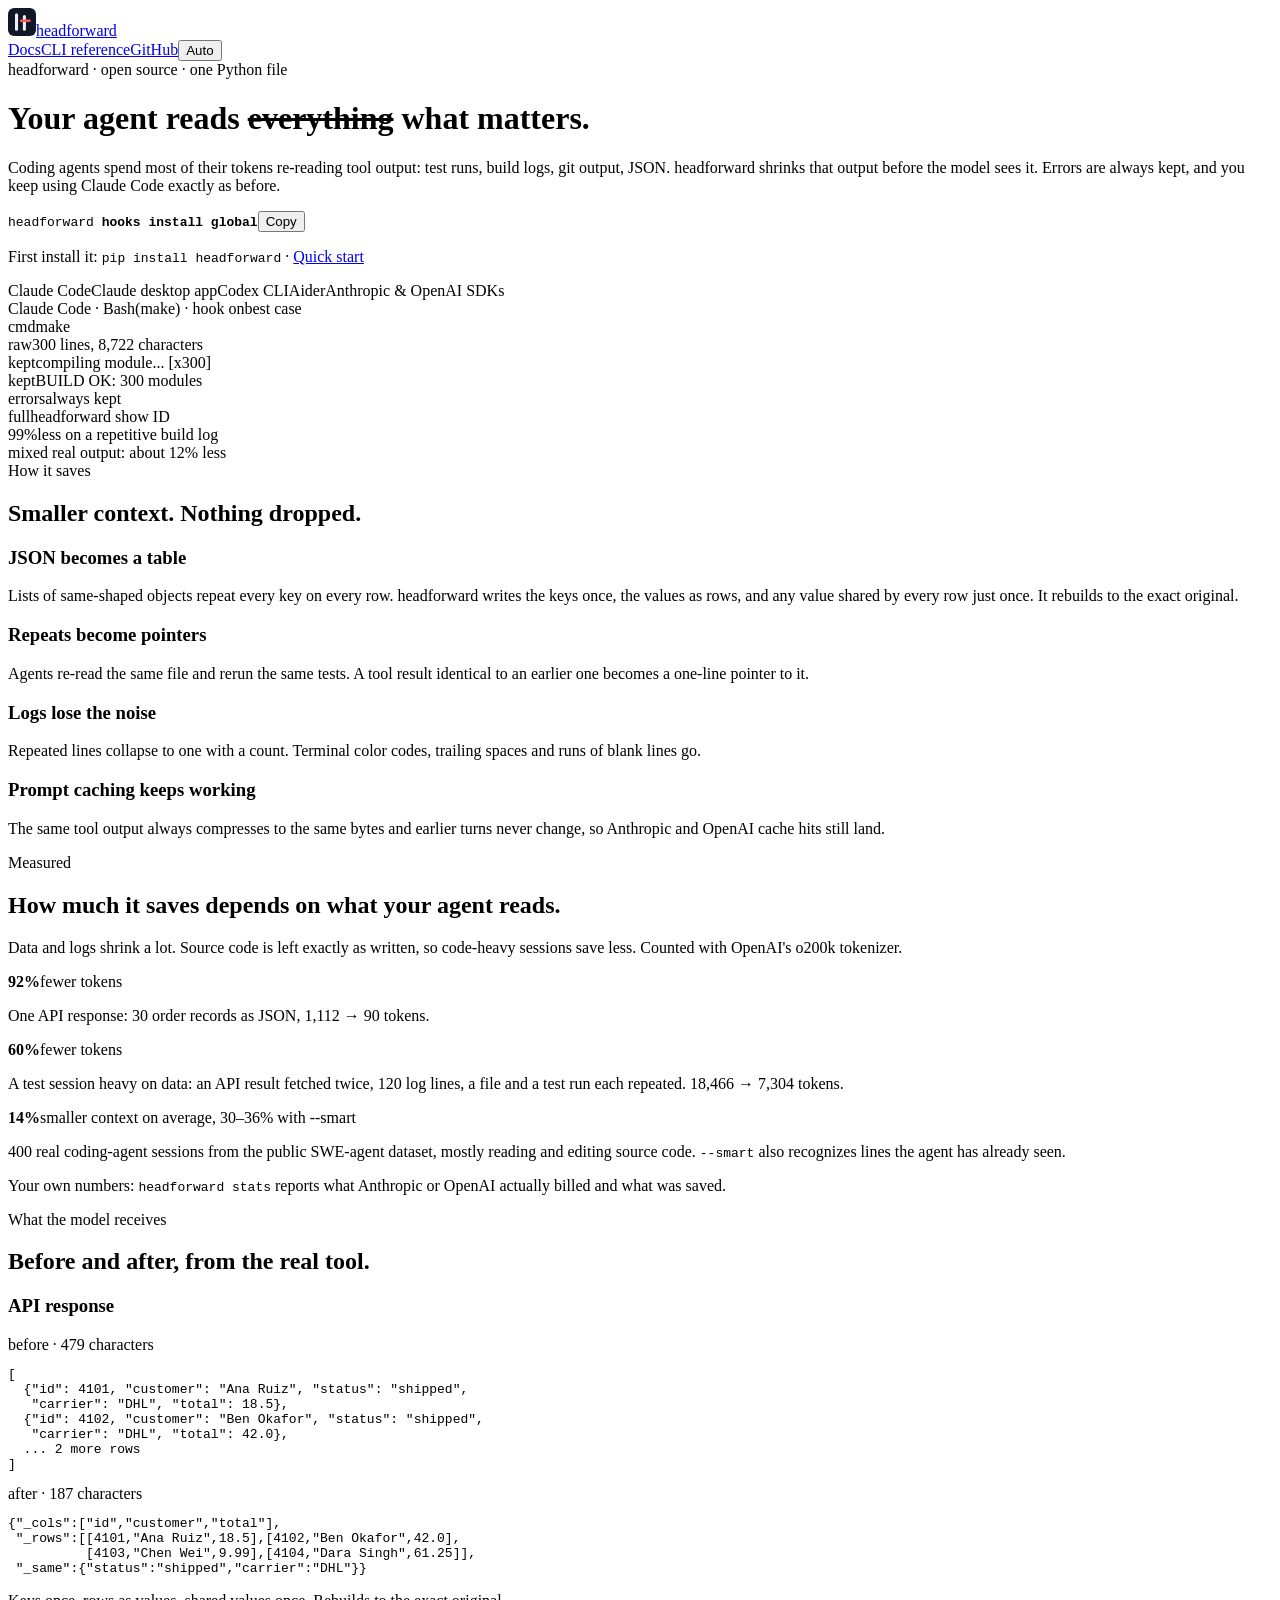
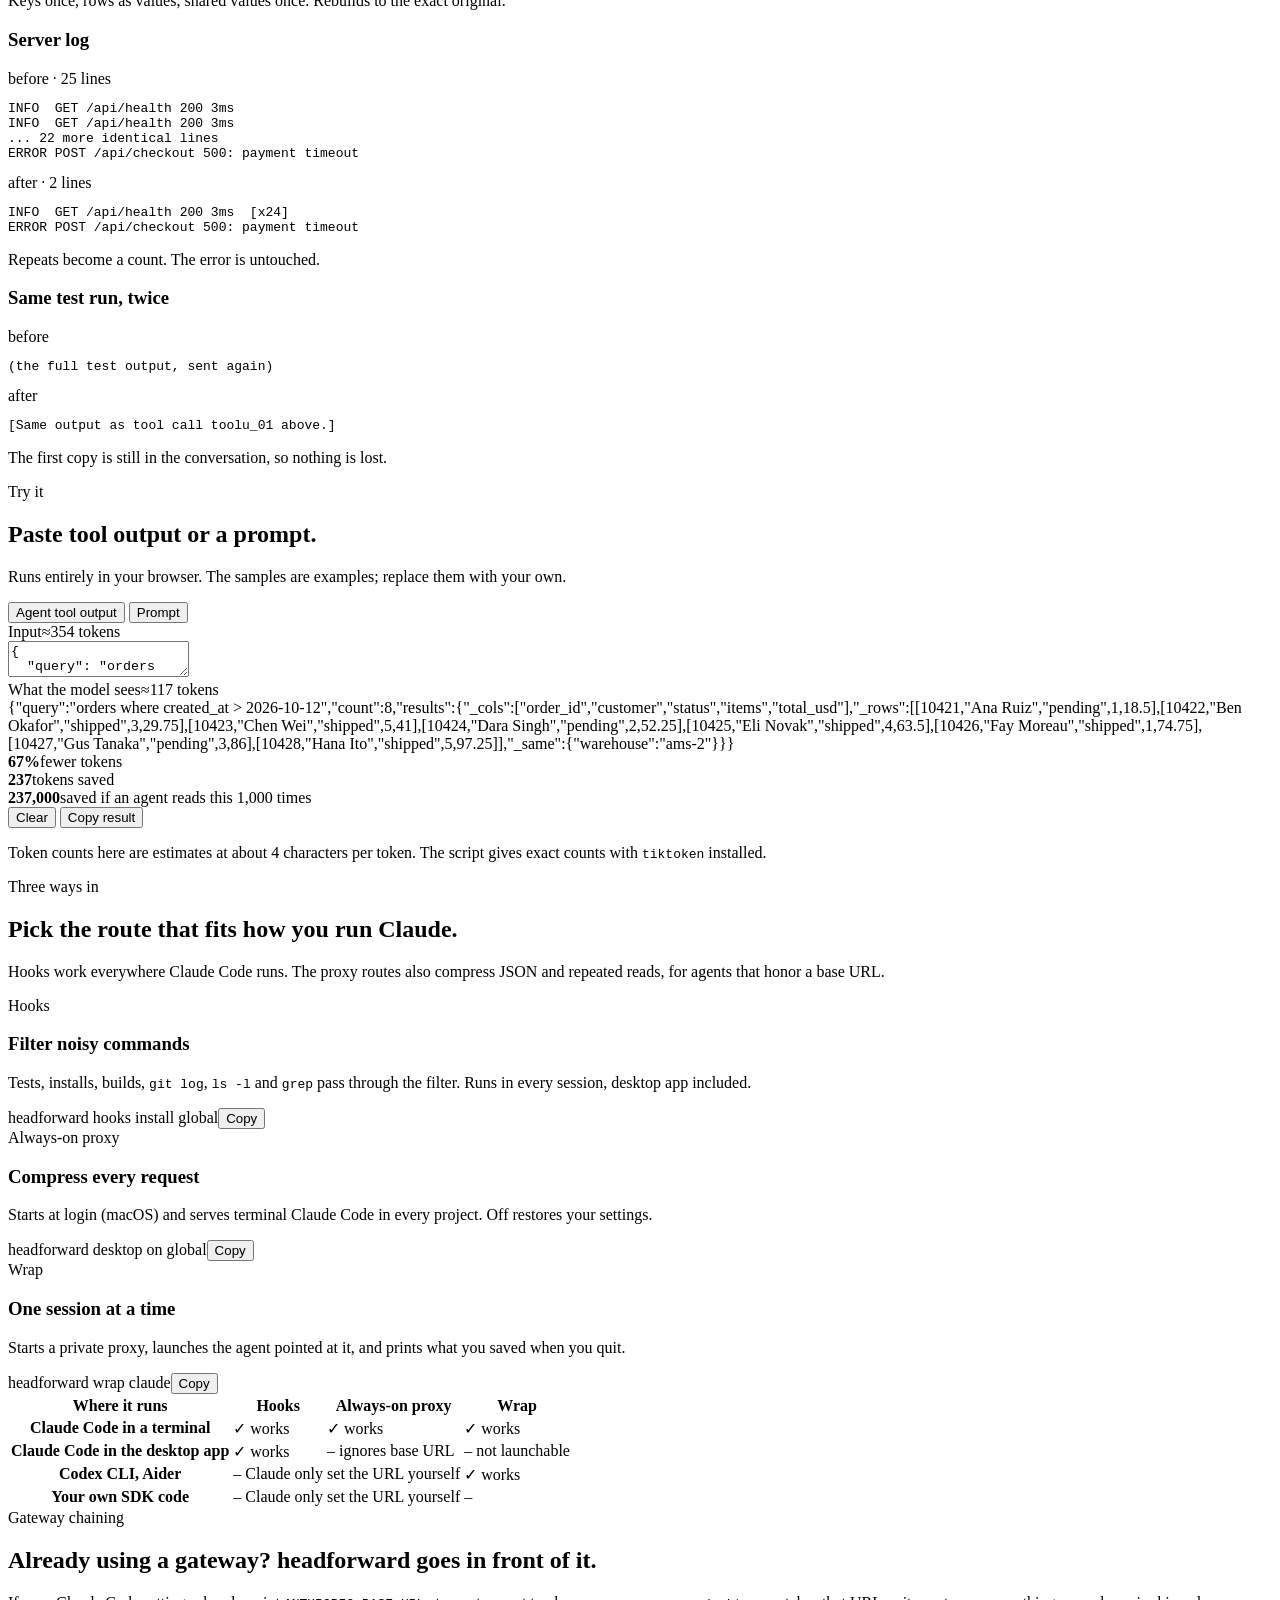
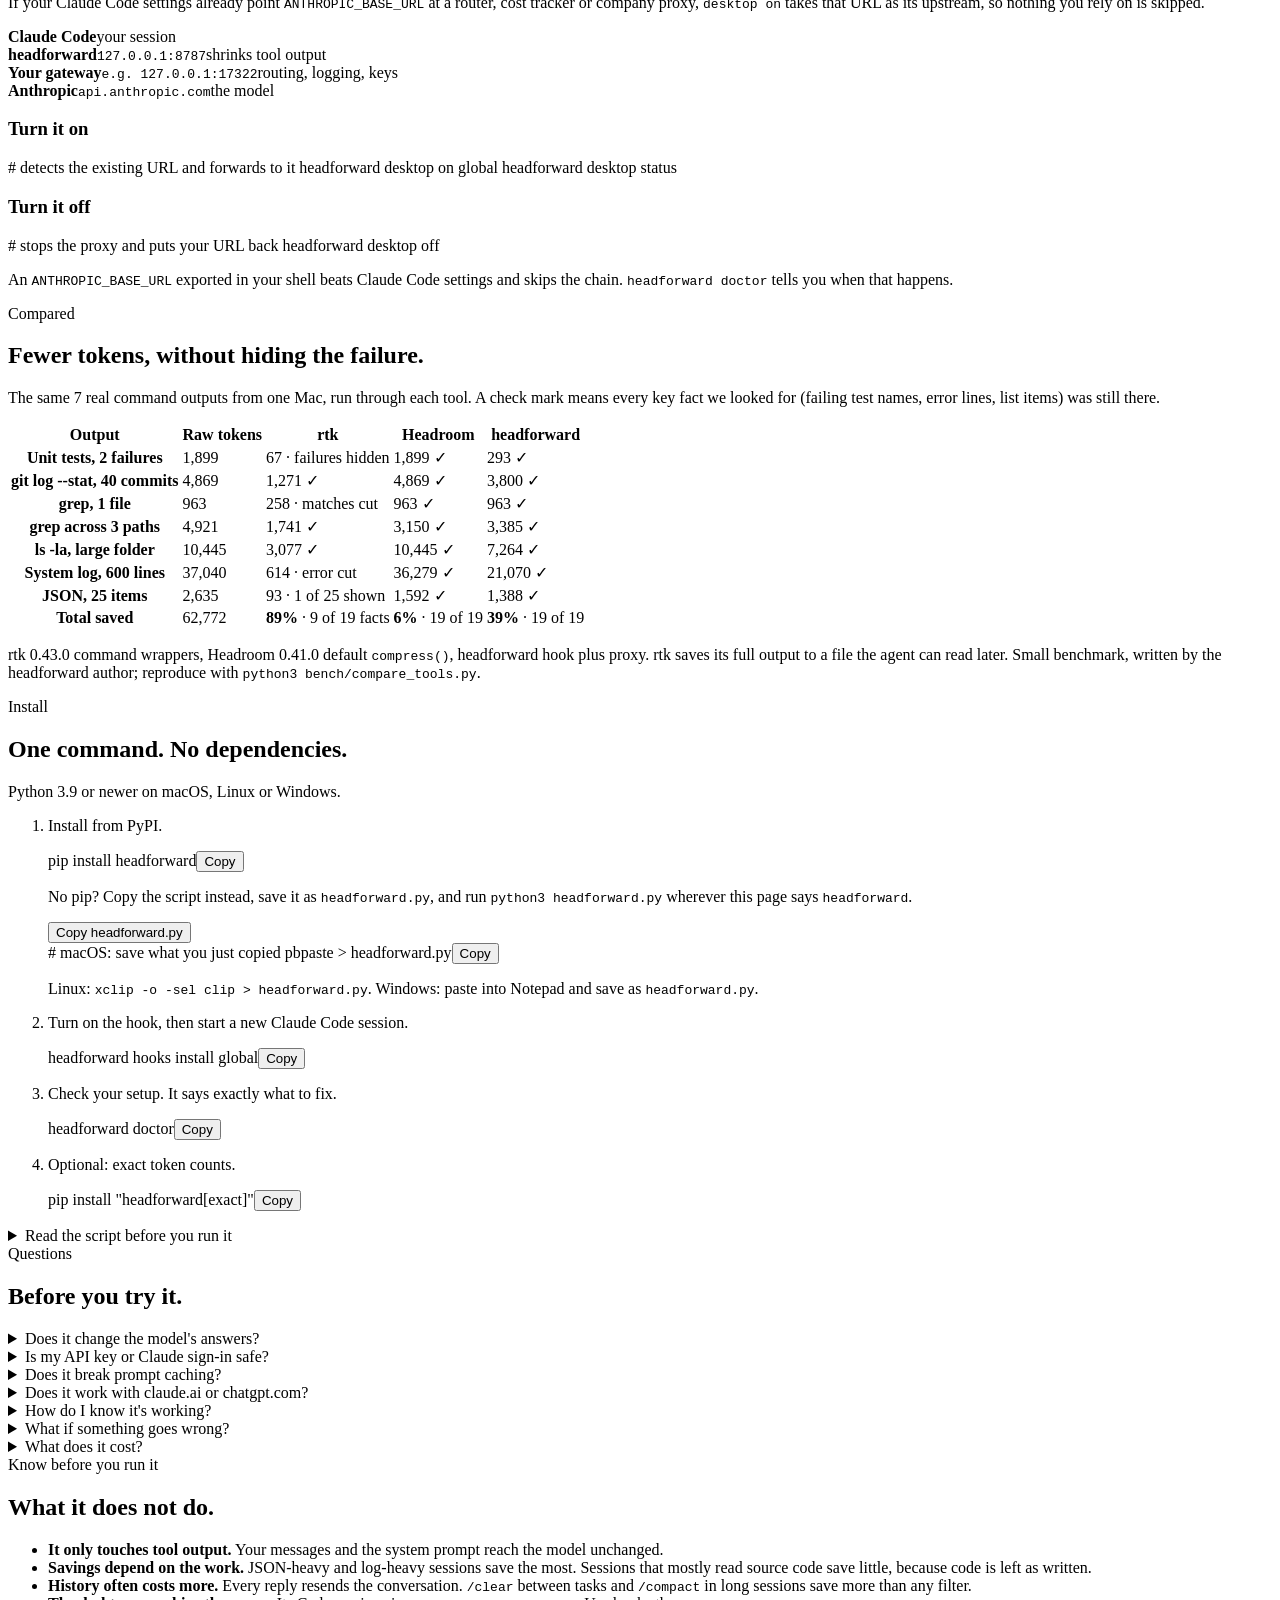
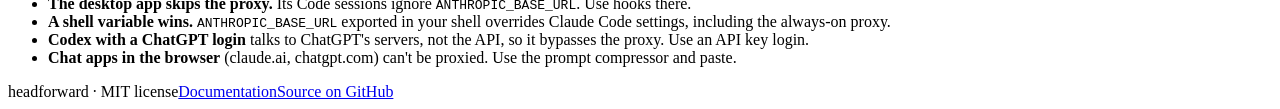
==== commit b7fa0e91: "Merge pull request #2 from divyanshus2404/rename-headforward Rename leantokens to headforward" ====
--- a/web/index.html
+++ b/web/index.html
@@ -2,7 +2,7 @@
 <html lang="en">
 <head>
 <meta charset="utf-8">
-<title>headforward · your agent reads what matters</title>
+<title>headforward · cut the tokens your AI agent spends</title>
 <meta name="viewport" content="width=device-width, initial-scale=1">
 <link rel="preconnect" href="https://fonts.googleapis.com">
 <link rel="preconnect" href="https://fonts.gstatic.com" crossorigin>
@@ -11,23 +11,23 @@
 <link rel="canonical" href="https://leantokens.vercel.app/">
 <meta property="og:type" content="website">
 <meta property="og:site_name" content="headforward">
-<meta property="og:title" content="headforward · your agent reads what matters">
+<meta property="og:title" content="headforward · cut the tokens your AI agent spends">
 <meta property="og:description" content="Shrink the tool output Claude Code, Codex and LLM apps send to the model, without hiding failures. Claude Code hooks, an always-on proxy, JSON tables and log cleanup. Open source, one Python file.">
 <meta property="og:url" content="https://leantokens.vercel.app/">
 <meta name="twitter:card" content="summary">
-<meta name="theme-color" content="#0b1d1c">
+<meta name="theme-color" content="#10162a">
 
 <meta name="description" content="headforward cuts the tokens Claude Code, Codex and LLM apps spend by compressing tool output before it reaches the model. Open source, one Python file.">
-<link rel="icon" href="data:image/svg+xml,%3Csvg%20xmlns=%22http://www.w3.org/2000/svg%22%20viewBox=%220%200%2064%2064%22%3E%20%20%3Crect%20width=%2264%22%20height=%2264%22%20rx=%2214%22%20fill=%22%230b1d1c%22/%3E%20%20%3Crect%20x=%2213%22%20y=%2229%22%20width=%2229%22%20height=%226%22%20rx=%223%22%20fill=%22%23ff5a4e%22/%3E%20%20%3Cpath%20d=%22M31%2017%20L46%2032%20L31%2047%22%20fill=%22none%22%20stroke=%22%23ecf6f3%22%20stroke-width=%227%22%20stroke-linecap=%22round%22%20stroke-linejoin=%22round%22/%3E%3C/svg%3E">
+<link rel="icon" href="data:image/svg+xml,%3Csvg%20xmlns=%22http://www.w3.org/2000/svg%22%20viewBox=%220%200%2064%2064%22%3E%3Crect%20width=%2264%22%20height=%2264%22%20rx=%2214%22%20fill=%22%23111726%22/%3E%3Crect%20x=%2216%22%20y=%2212%22%20width=%227%22%20height=%2240%22%20rx=%223.5%22%20fill=%22%23eef1f9%22/%3E%3Crect%20x=%2234%22%20y=%2216%22%20width=%227%22%20height=%2236%22%20rx=%223.5%22%20fill=%22%23eef1f9%22/%3E%3Crect%20x=%2227%22%20y=%2226%22%20width=%2225%22%20height=%226%22%20rx=%223%22%20fill=%22%23ff5a4e%22/%3E%3C/svg%3E">
 
 <script>(function(){try{var m=localStorage.getItem("lt-theme");if(m==="light"||m==="dark")document.documentElement.dataset.theme=m}catch(e){}})();</script>
 </head>
 <body>
-<nav class="topnav"><div class="in"><a class="logo" href="/"><svg class="mark" width="28" height="28" viewBox="0 0 64 64" aria-hidden="true"><rect class="tile" width="64" height="64" rx="14" fill="#0b1d1c"/><rect class="cut" x="13" y="29" width="29" height="6" rx="3" fill="#ff5a4e"/><path class="head" d="M31 17 L46 32 L31 47" fill="none" stroke="#ecf6f3" stroke-width="7" stroke-linecap="round" stroke-linejoin="round"/></svg>headforward</a><div class="links"><a href="/docs/">Docs</a><a href="/docs/#cli">CLI reference</a><a href="https://github.com/divyanshus2404/headforward">GitHub</a><button class="theme-btn" id="theme-btn" type="button" aria-label="Color theme">Auto</button></div></div></nav>
+<nav class="topnav"><div class="in"><a class="logo" href="/"><svg class="mark" width="28" height="28" viewBox="0 0 64 64" aria-hidden="true"><rect class="tile" width="64" height="64" rx="14" fill="#111726"/><rect class="stem" x="16" y="12" width="7" height="40" rx="3.5" fill="#eef1f9"/><rect class="stem" x="34" y="16" width="7" height="36" rx="3.5" fill="#eef1f9"/><rect class="cut" x="27" y="26" width="25" height="6" rx="3" fill="#ff5a4e"/></svg>headforward</a><div class="links"><a href="/docs/">Docs</a><a href="/docs/#cli">CLI reference</a><a href="https://github.com/divyanshus2404/headforward">GitHub</a><button class="theme-btn" id="theme-btn" type="button" aria-label="Color theme">Auto</button></div></div></nav>
 <header class="hero">
   <div class="in">
     <div class="copy">
-      <span class="eyebrow">open source · one Python file · runs on your machine</span>
+      <span class="eyebrow">headforward · open source · one Python file</span>
       <h1>Your agent reads <s>everything</s> what matters.</h1>
       <p>Coding agents spend most of their tokens re-reading tool output: test runs, build logs, git output, JSON. headforward shrinks that output before the model sees it. Errors are always kept, and you keep using Claude Code exactly as before.</p>
       <div class="cmd"><code>headforward <b>hooks install global</b></code><button id="copy-hero" data-copy="headforward hooks install global">Copy</button></div>
@@ -179,7 +179,7 @@
       <div class="head">
         <span class="eyebrow">Three ways in</span>
         <h2>Pick the route that fits how you run Claude.</h2>
-        <p class="lede">Hooks work everywhere Claude Code runs. The proxy routes also compress JSON and repeated reads, in the terminal and, with <code>--https</code>, the desktop app.</p>
+        <p class="lede">Hooks work everywhere Claude Code runs. The proxy routes also compress JSON and repeated reads, for agents that honor a base URL.</p>
       </div>
       <div class="ways">
         <div class="way">
@@ -191,7 +191,7 @@
         <div class="way">
           <span class="tag">Always-on proxy</span>
           <h3>Compress every request</h3>
-          <p>Starts at login (macOS) and serves Claude Code in every project. Add <code>--https</code> to reach the desktop app too. Off restores your settings.</p>
+          <p>Starts at login (macOS) and serves terminal Claude Code in every project. Off restores your settings.</p>
           <div class="term has-copy">headforward desktop on global<button class="copy" data-copy="headforward desktop on global">Copy</button></div>
         </div>
         <div class="way">
@@ -206,7 +206,7 @@
           <thead><tr><th scope="col">Where it runs</th><th scope="col">Hooks</th><th scope="col">Always-on proxy</th><th scope="col">Wrap</th></tr></thead>
           <tbody>
             <tr><th scope="row">Claude Code in a terminal</th><td><span class="yes">✓ works</span></td><td><span class="yes">✓ works</span></td><td><span class="yes">✓ works</span></td></tr>
-            <tr><th scope="row">Claude Code in the desktop app</th><td><span class="yes">✓ works</span></td><td><span class="yes">✓ with --https</span></td><td><span class="no">– not launchable</span></td></tr>
+            <tr><th scope="row">Claude Code in the desktop app</th><td><span class="yes">✓ works</span></td><td><span class="no">– ignores base URL</span></td><td><span class="no">– not launchable</span></td></tr>
             <tr><th scope="row">Codex CLI, Aider</th><td><span class="no">– Claude only</span></td><td><span class="part">set the URL yourself</span></td><td><span class="yes">✓ works</span></td></tr>
             <tr><th scope="row">Your own SDK code</th><td><span class="no">– Claude only</span></td><td><span class="part">set the URL yourself</span></td><td><span class="no">–</span></td></tr>
           </tbody>
@@ -304,7 +304,7 @@
       </div>
       <div class="faq">
         <details><summary>Does it change the model's answers?</summary><p>The default rules are lossless: every compressed result can be rebuilt exactly, or points to an identical copy already in the conversation. Whether a model behaves the same on your work is something you can check: <code>headforward eval</code> replays your recorded requests with and without compression and compares the answers.</p></details>
-        <details><summary>Is my API key or Claude sign-in safe?</summary><p>The proxy runs only on your computer, listens on 127.0.0.1, and passes credentials straight to Anthropic or OpenAI. They are never stored or logged. In <code>--https</code> mode it decrypts only <code>api.anthropic.com</code>, with a local certificate that can vouch for nothing else; every other site gets a plain tunnel it never reads.</p></details>
+        <details><summary>Is my API key or Claude sign-in safe?</summary><p>The proxy runs only on your computer, listens on 127.0.0.1, and passes credentials straight to Anthropic or OpenAI. They are never stored or logged.</p></details>
         <details><summary>Does it break prompt caching?</summary><p>No. Compression is deterministic and never rewrites earlier turns, so each request still begins with the same bytes as the last one and cache hits keep landing.</p></details>
         <details><summary>Does it work with claude.ai or chatgpt.com?</summary><p>Those sites talk directly to their own servers, so no proxy can sit in between. You can compress text before pasting it: <code>pbpaste | headforward - -l high | pbcopy</code> on macOS.</p></details>
         <details><summary>How do I know it's working?</summary><p>In a new Claude Code session, run something noisy like your tests. Shortened output carries a line such as <code>[40 passing test lines omitted; full output: headforward show ID]</code>. <code>headforward stats</code> counts every request it touched.</p></details>
@@ -322,7 +322,7 @@
         <li><b>It only touches tool output.</b> Your messages and the system prompt reach the model unchanged.</li>
         <li><b>Savings depend on the work.</b> JSON-heavy and log-heavy sessions save the most. Sessions that mostly read source code save little, because code is left as written.</li>
         <li><b>History often costs more.</b> Every reply resends the conversation. <code>/clear</code> between tasks and <code>/compact</code> in long sessions save more than any filter.</li>
-        <li><b>The desktop app needs <code>--https</code>.</b> Its Code sessions ignore <code>ANTHROPIC_BASE_URL</code>, so <code>desktop on --https</code> serves them as their HTTPS proxy instead. If that proxy is down, those sessions can't connect until you run <code>headforward desktop off</code>.</li>
+        <li><b>The desktop app skips the proxy.</b> Its Code sessions ignore <code>ANTHROPIC_BASE_URL</code>. Use hooks there.</li>
         <li><b>A shell variable wins.</b> <code>ANTHROPIC_BASE_URL</code> exported in your shell overrides Claude Code settings, including the always-on proxy.</li>
         <li><b>Codex with a ChatGPT login</b> talks to ChatGPT's servers, not the API, so it bypasses the proxy. Use an API key login.</li>
         <li><b>Chat apps in the browser</b> (claude.ai, chatgpt.com) can't be proxied. Use the prompt compressor and paste.</li>
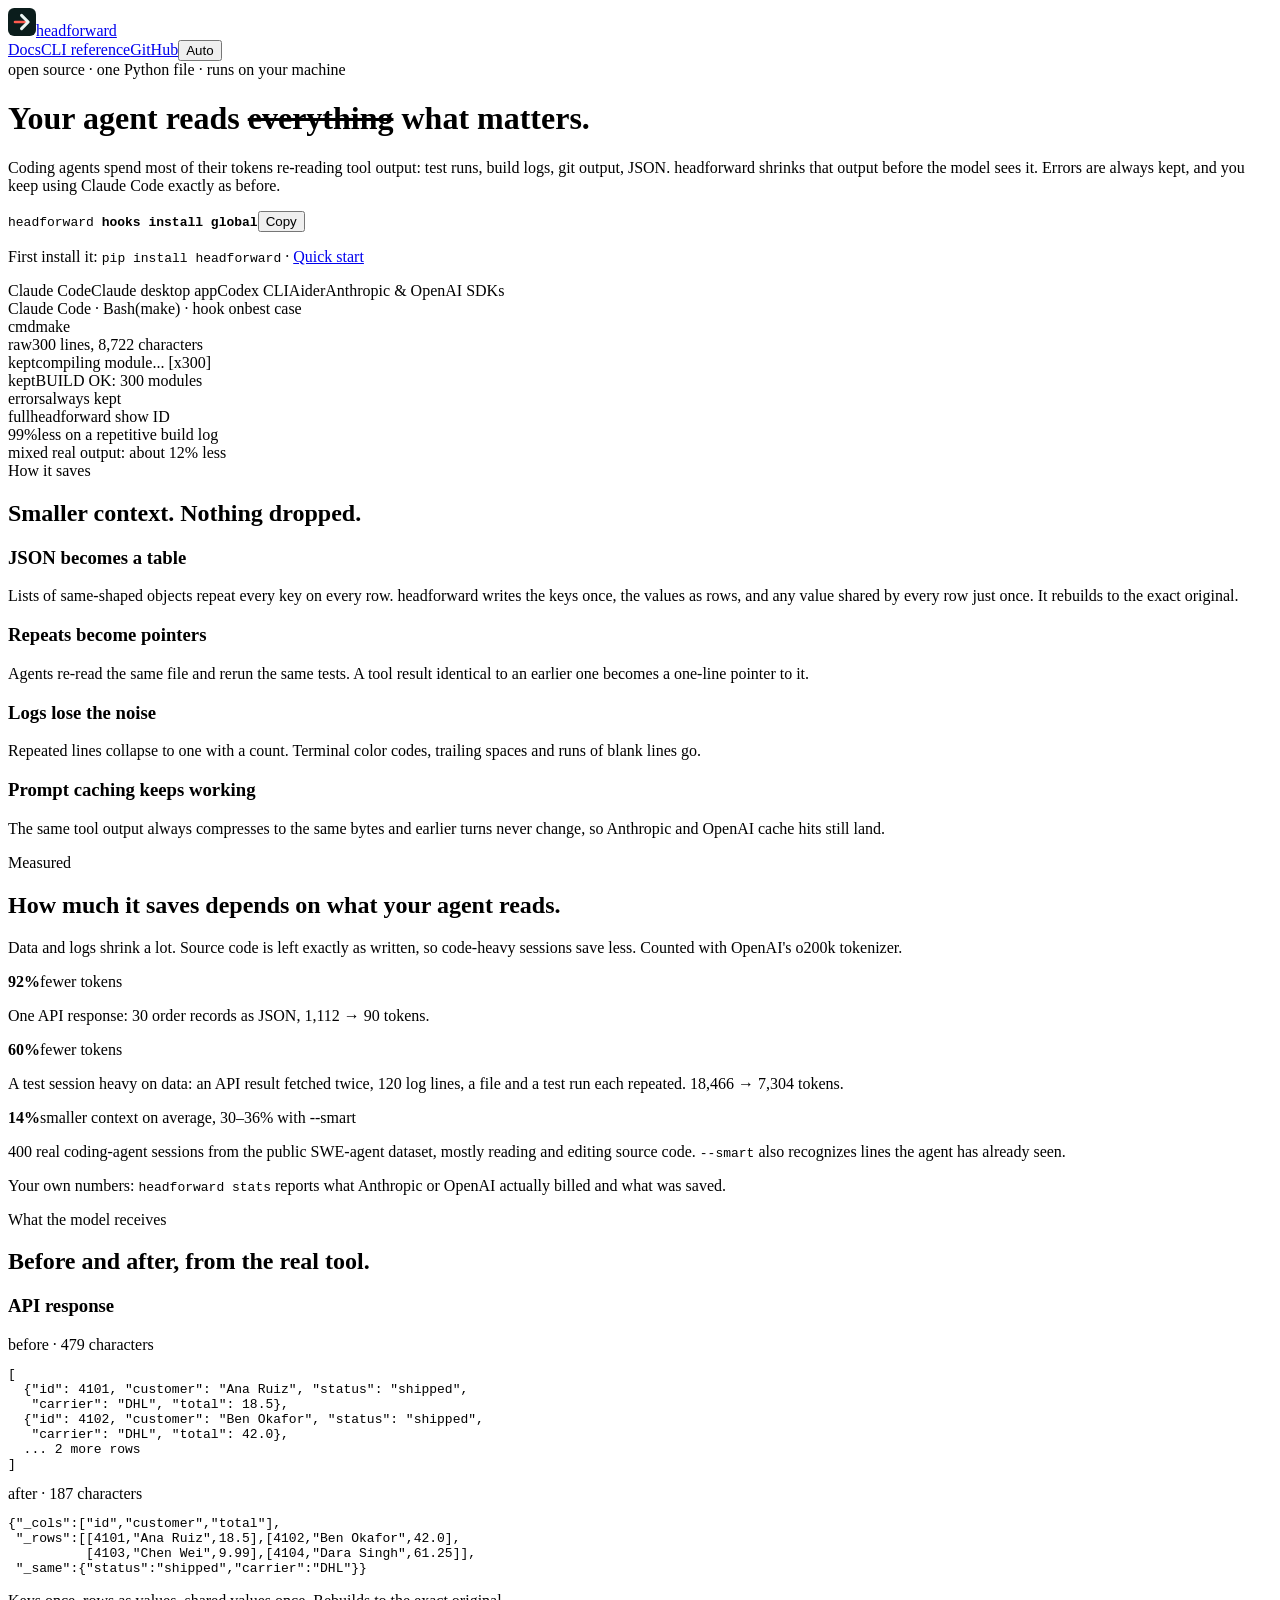
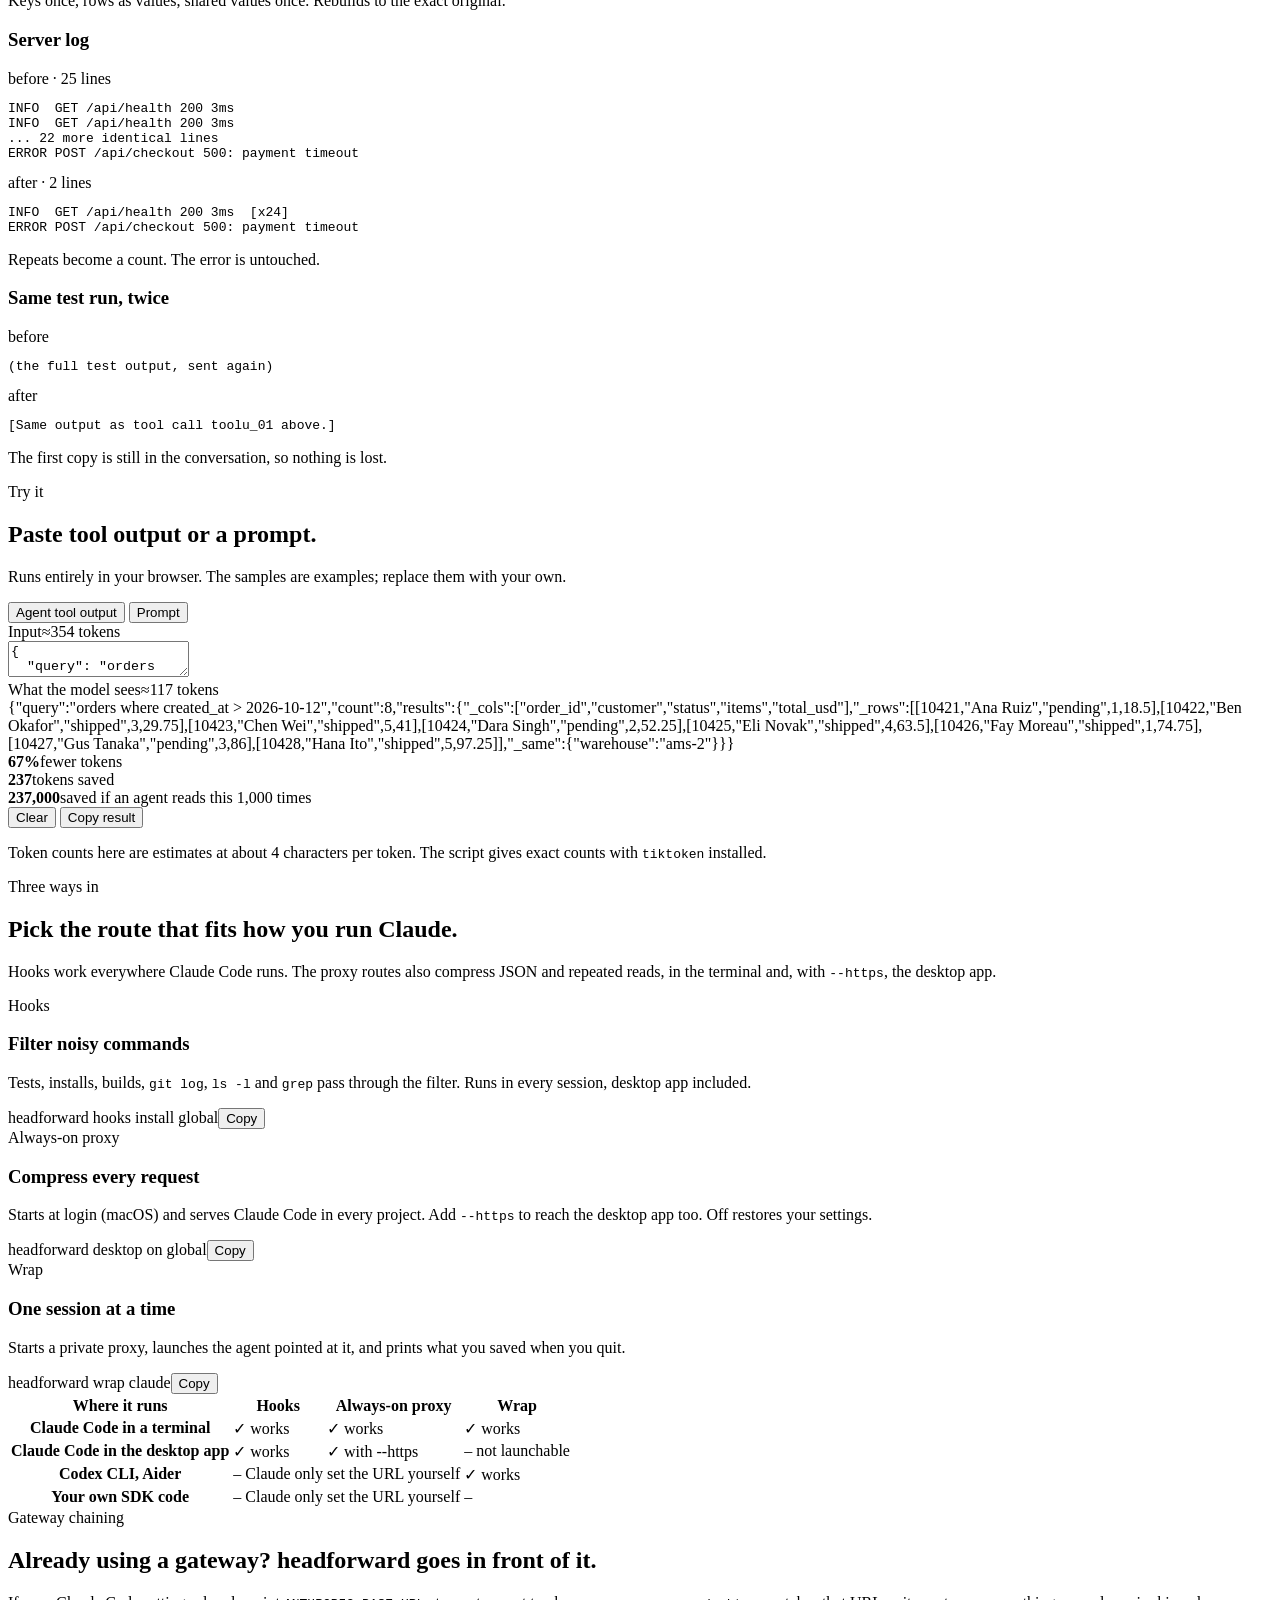
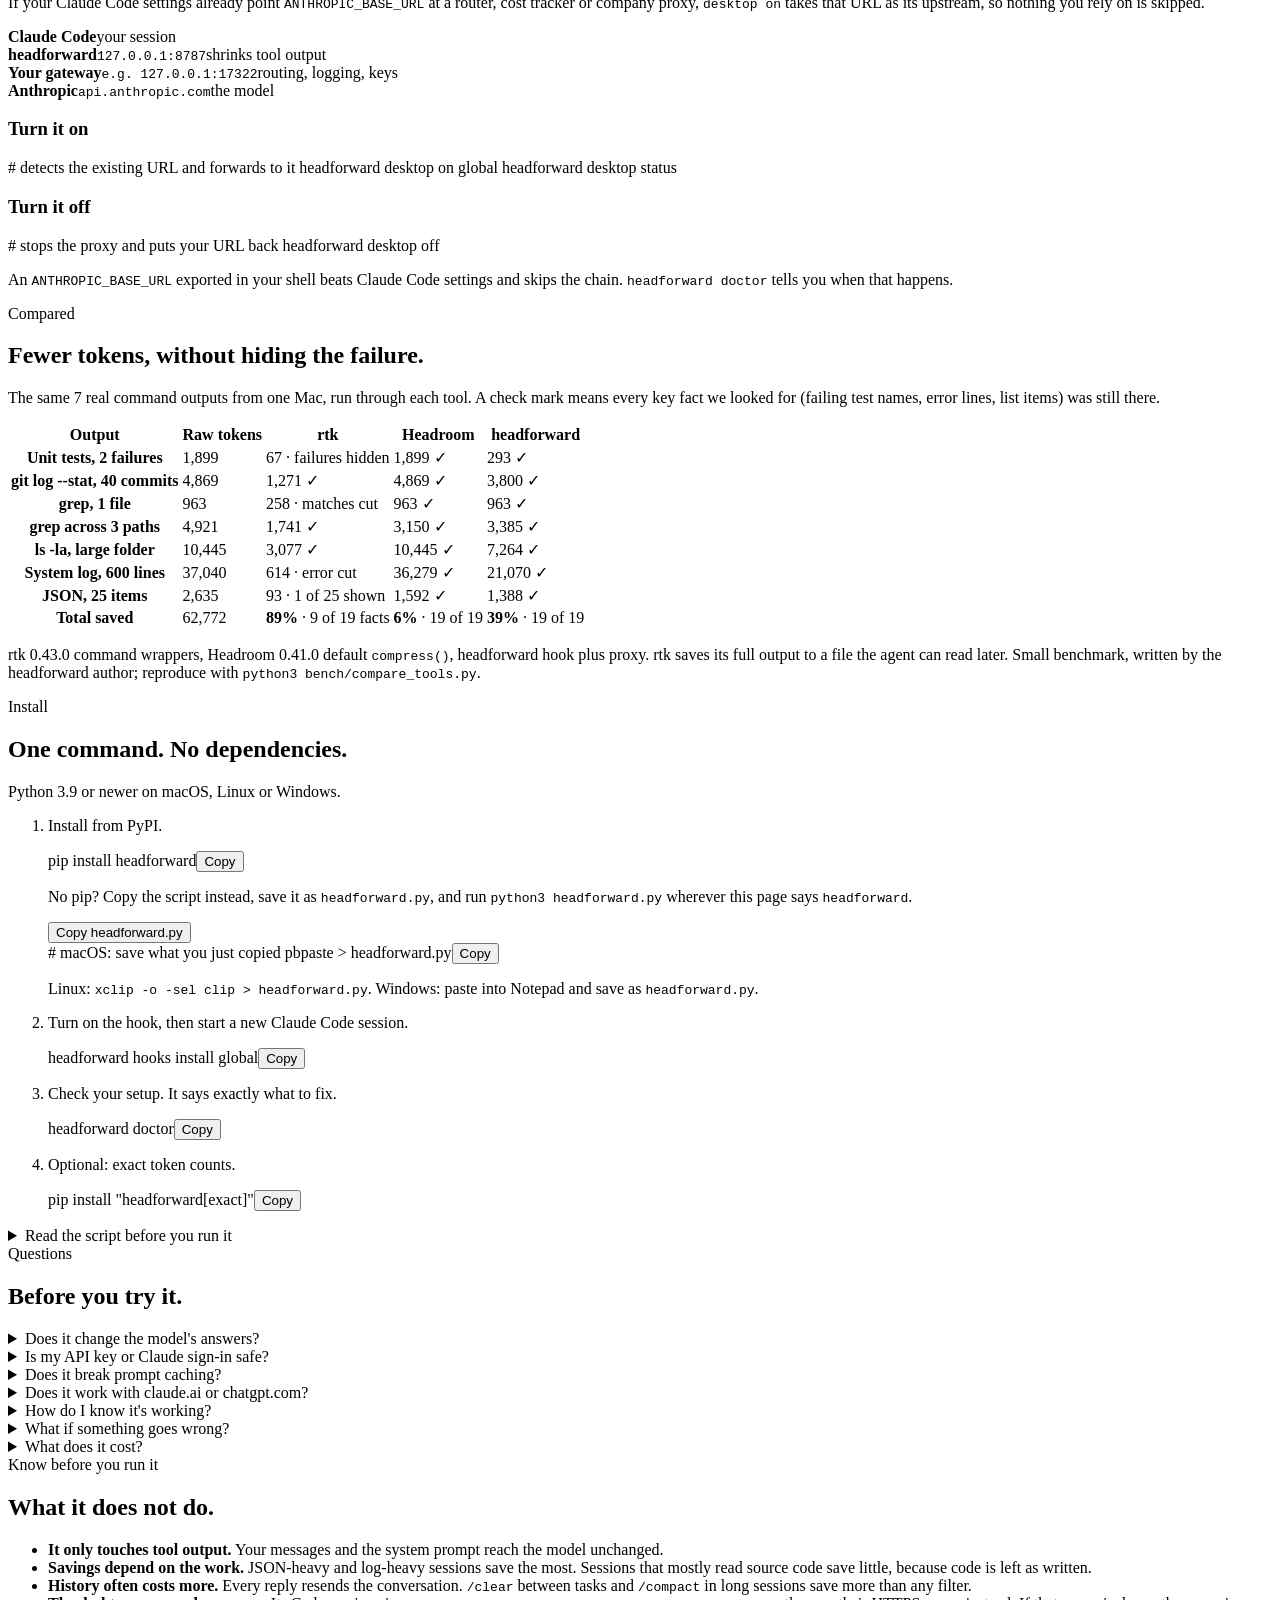
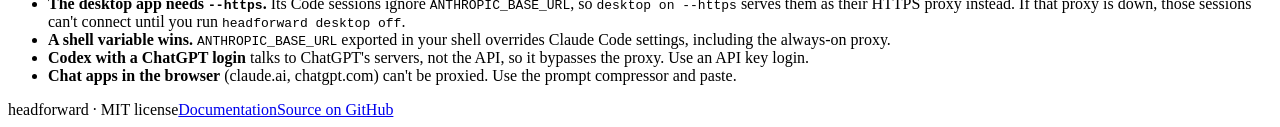
==== commit 17c3b5e3: "Site: use headforward.vercel.app The Vercel project is now headforward, served at headforward.vercel" ====
--- a/web/index.html
+++ b/web/index.html
@@ -2,32 +2,32 @@
 <html lang="en">
 <head>
 <meta charset="utf-8">
-<title>headforward · cut the tokens your AI agent spends</title>
+<title>headforward · your agent reads what matters</title>
 <meta name="viewport" content="width=device-width, initial-scale=1">
 <link rel="preconnect" href="https://fonts.googleapis.com">
 <link rel="preconnect" href="https://fonts.gstatic.com" crossorigin>
 <link rel="stylesheet" href="https://fonts.googleapis.com/css2?family=Bricolage+Grotesque:opsz,wght@12..96,500;12..96,800&family=Instrument+Sans:wght@400;500;600&family=JetBrains+Mono:wght@400;600&display=swap">
 <link rel="stylesheet" href="/style.css">
-<link rel="canonical" href="https://leantokens.vercel.app/">
+<link rel="canonical" href="https://headforward.vercel.app/">
 <meta property="og:type" content="website">
 <meta property="og:site_name" content="headforward">
-<meta property="og:title" content="headforward · cut the tokens your AI agent spends">
+<meta property="og:title" content="headforward · your agent reads what matters">
 <meta property="og:description" content="Shrink the tool output Claude Code, Codex and LLM apps send to the model, without hiding failures. Claude Code hooks, an always-on proxy, JSON tables and log cleanup. Open source, one Python file.">
-<meta property="og:url" content="https://leantokens.vercel.app/">
+<meta property="og:url" content="https://headforward.vercel.app/">
 <meta name="twitter:card" content="summary">
-<meta name="theme-color" content="#10162a">
+<meta name="theme-color" content="#0b1d1c">
 
 <meta name="description" content="headforward cuts the tokens Claude Code, Codex and LLM apps spend by compressing tool output before it reaches the model. Open source, one Python file.">
-<link rel="icon" href="data:image/svg+xml,%3Csvg%20xmlns=%22http://www.w3.org/2000/svg%22%20viewBox=%220%200%2064%2064%22%3E%3Crect%20width=%2264%22%20height=%2264%22%20rx=%2214%22%20fill=%22%23111726%22/%3E%3Crect%20x=%2216%22%20y=%2212%22%20width=%227%22%20height=%2240%22%20rx=%223.5%22%20fill=%22%23eef1f9%22/%3E%3Crect%20x=%2234%22%20y=%2216%22%20width=%227%22%20height=%2236%22%20rx=%223.5%22%20fill=%22%23eef1f9%22/%3E%3Crect%20x=%2227%22%20y=%2226%22%20width=%2225%22%20height=%226%22%20rx=%223%22%20fill=%22%23ff5a4e%22/%3E%3C/svg%3E">
+<link rel="icon" href="data:image/svg+xml,%3Csvg%20xmlns=%22http://www.w3.org/2000/svg%22%20viewBox=%220%200%2064%2064%22%3E%20%20%3Crect%20width=%2264%22%20height=%2264%22%20rx=%2214%22%20fill=%22%230b1d1c%22/%3E%20%20%3Crect%20x=%2213%22%20y=%2229%22%20width=%2229%22%20height=%226%22%20rx=%223%22%20fill=%22%23ff5a4e%22/%3E%20%20%3Cpath%20d=%22M31%2017%20L46%2032%20L31%2047%22%20fill=%22none%22%20stroke=%22%23ecf6f3%22%20stroke-width=%227%22%20stroke-linecap=%22round%22%20stroke-linejoin=%22round%22/%3E%3C/svg%3E">
 
 <script>(function(){try{var m=localStorage.getItem("lt-theme");if(m==="light"||m==="dark")document.documentElement.dataset.theme=m}catch(e){}})();</script>
 </head>
 <body>
-<nav class="topnav"><div class="in"><a class="logo" href="/"><svg class="mark" width="28" height="28" viewBox="0 0 64 64" aria-hidden="true"><rect class="tile" width="64" height="64" rx="14" fill="#111726"/><rect class="stem" x="16" y="12" width="7" height="40" rx="3.5" fill="#eef1f9"/><rect class="stem" x="34" y="16" width="7" height="36" rx="3.5" fill="#eef1f9"/><rect class="cut" x="27" y="26" width="25" height="6" rx="3" fill="#ff5a4e"/></svg>headforward</a><div class="links"><a href="/docs/">Docs</a><a href="/docs/#cli">CLI reference</a><a href="https://github.com/divyanshus2404/headforward">GitHub</a><button class="theme-btn" id="theme-btn" type="button" aria-label="Color theme">Auto</button></div></div></nav>
+<nav class="topnav"><div class="in"><a class="logo" href="/"><svg class="mark" width="28" height="28" viewBox="0 0 64 64" aria-hidden="true"><rect class="tile" width="64" height="64" rx="14" fill="#0b1d1c"/><rect class="cut" x="13" y="29" width="29" height="6" rx="3" fill="#ff5a4e"/><path class="head" d="M31 17 L46 32 L31 47" fill="none" stroke="#ecf6f3" stroke-width="7" stroke-linecap="round" stroke-linejoin="round"/></svg>headforward</a><div class="links"><a href="/docs/">Docs</a><a href="/docs/#cli">CLI reference</a><a href="https://github.com/divyanshus2404/headforward">GitHub</a><button class="theme-btn" id="theme-btn" type="button" aria-label="Color theme">Auto</button></div></div></nav>
 <header class="hero">
   <div class="in">
     <div class="copy">
-      <span class="eyebrow">headforward · open source · one Python file</span>
+      <span class="eyebrow">open source · one Python file · runs on your machine</span>
       <h1>Your agent reads <s>everything</s> what matters.</h1>
       <p>Coding agents spend most of their tokens re-reading tool output: test runs, build logs, git output, JSON. headforward shrinks that output before the model sees it. Errors are always kept, and you keep using Claude Code exactly as before.</p>
       <div class="cmd"><code>headforward <b>hooks install global</b></code><button id="copy-hero" data-copy="headforward hooks install global">Copy</button></div>
@@ -179,7 +179,7 @@
       <div class="head">
         <span class="eyebrow">Three ways in</span>
         <h2>Pick the route that fits how you run Claude.</h2>
-        <p class="lede">Hooks work everywhere Claude Code runs. The proxy routes also compress JSON and repeated reads, for agents that honor a base URL.</p>
+        <p class="lede">Hooks work everywhere Claude Code runs. The proxy routes also compress JSON and repeated reads, in the terminal and, with <code>--https</code>, the desktop app.</p>
       </div>
       <div class="ways">
         <div class="way">
@@ -191,7 +191,7 @@
         <div class="way">
           <span class="tag">Always-on proxy</span>
           <h3>Compress every request</h3>
-          <p>Starts at login (macOS) and serves terminal Claude Code in every project. Off restores your settings.</p>
+          <p>Starts at login (macOS) and serves Claude Code in every project. Add <code>--https</code> to reach the desktop app too. Off restores your settings.</p>
           <div class="term has-copy">headforward desktop on global<button class="copy" data-copy="headforward desktop on global">Copy</button></div>
         </div>
         <div class="way">
@@ -206,7 +206,7 @@
           <thead><tr><th scope="col">Where it runs</th><th scope="col">Hooks</th><th scope="col">Always-on proxy</th><th scope="col">Wrap</th></tr></thead>
           <tbody>
             <tr><th scope="row">Claude Code in a terminal</th><td><span class="yes">✓ works</span></td><td><span class="yes">✓ works</span></td><td><span class="yes">✓ works</span></td></tr>
-            <tr><th scope="row">Claude Code in the desktop app</th><td><span class="yes">✓ works</span></td><td><span class="no">– ignores base URL</span></td><td><span class="no">– not launchable</span></td></tr>
+            <tr><th scope="row">Claude Code in the desktop app</th><td><span class="yes">✓ works</span></td><td><span class="yes">✓ with --https</span></td><td><span class="no">– not launchable</span></td></tr>
             <tr><th scope="row">Codex CLI, Aider</th><td><span class="no">– Claude only</span></td><td><span class="part">set the URL yourself</span></td><td><span class="yes">✓ works</span></td></tr>
             <tr><th scope="row">Your own SDK code</th><td><span class="no">– Claude only</span></td><td><span class="part">set the URL yourself</span></td><td><span class="no">–</span></td></tr>
           </tbody>
@@ -304,7 +304,7 @@
       </div>
       <div class="faq">
         <details><summary>Does it change the model's answers?</summary><p>The default rules are lossless: every compressed result can be rebuilt exactly, or points to an identical copy already in the conversation. Whether a model behaves the same on your work is something you can check: <code>headforward eval</code> replays your recorded requests with and without compression and compares the answers.</p></details>
-        <details><summary>Is my API key or Claude sign-in safe?</summary><p>The proxy runs only on your computer, listens on 127.0.0.1, and passes credentials straight to Anthropic or OpenAI. They are never stored or logged.</p></details>
+        <details><summary>Is my API key or Claude sign-in safe?</summary><p>The proxy runs only on your computer, listens on 127.0.0.1, and passes credentials straight to Anthropic or OpenAI. They are never stored or logged. In <code>--https</code> mode it decrypts only <code>api.anthropic.com</code>, with a local certificate that can vouch for nothing else; every other site gets a plain tunnel it never reads.</p></details>
         <details><summary>Does it break prompt caching?</summary><p>No. Compression is deterministic and never rewrites earlier turns, so each request still begins with the same bytes as the last one and cache hits keep landing.</p></details>
         <details><summary>Does it work with claude.ai or chatgpt.com?</summary><p>Those sites talk directly to their own servers, so no proxy can sit in between. You can compress text before pasting it: <code>pbpaste | headforward - -l high | pbcopy</code> on macOS.</p></details>
         <details><summary>How do I know it's working?</summary><p>In a new Claude Code session, run something noisy like your tests. Shortened output carries a line such as <code>[40 passing test lines omitted; full output: headforward show ID]</code>. <code>headforward stats</code> counts every request it touched.</p></details>
@@ -322,7 +322,7 @@
         <li><b>It only touches tool output.</b> Your messages and the system prompt reach the model unchanged.</li>
         <li><b>Savings depend on the work.</b> JSON-heavy and log-heavy sessions save the most. Sessions that mostly read source code save little, because code is left as written.</li>
         <li><b>History often costs more.</b> Every reply resends the conversation. <code>/clear</code> between tasks and <code>/compact</code> in long sessions save more than any filter.</li>
-        <li><b>The desktop app skips the proxy.</b> Its Code sessions ignore <code>ANTHROPIC_BASE_URL</code>. Use hooks there.</li>
+        <li><b>The desktop app needs <code>--https</code>.</b> Its Code sessions ignore <code>ANTHROPIC_BASE_URL</code>, so <code>desktop on --https</code> serves them as their HTTPS proxy instead. If that proxy is down, those sessions can't connect until you run <code>headforward desktop off</code>.</li>
         <li><b>A shell variable wins.</b> <code>ANTHROPIC_BASE_URL</code> exported in your shell overrides Claude Code settings, including the always-on proxy.</li>
         <li><b>Codex with a ChatGPT login</b> talks to ChatGPT's servers, not the API, so it bypasses the proxy. Use an API key login.</li>
         <li><b>Chat apps in the browser</b> (claude.ai, chatgpt.com) can't be proxied. Use the prompt compressor and paste.</li>
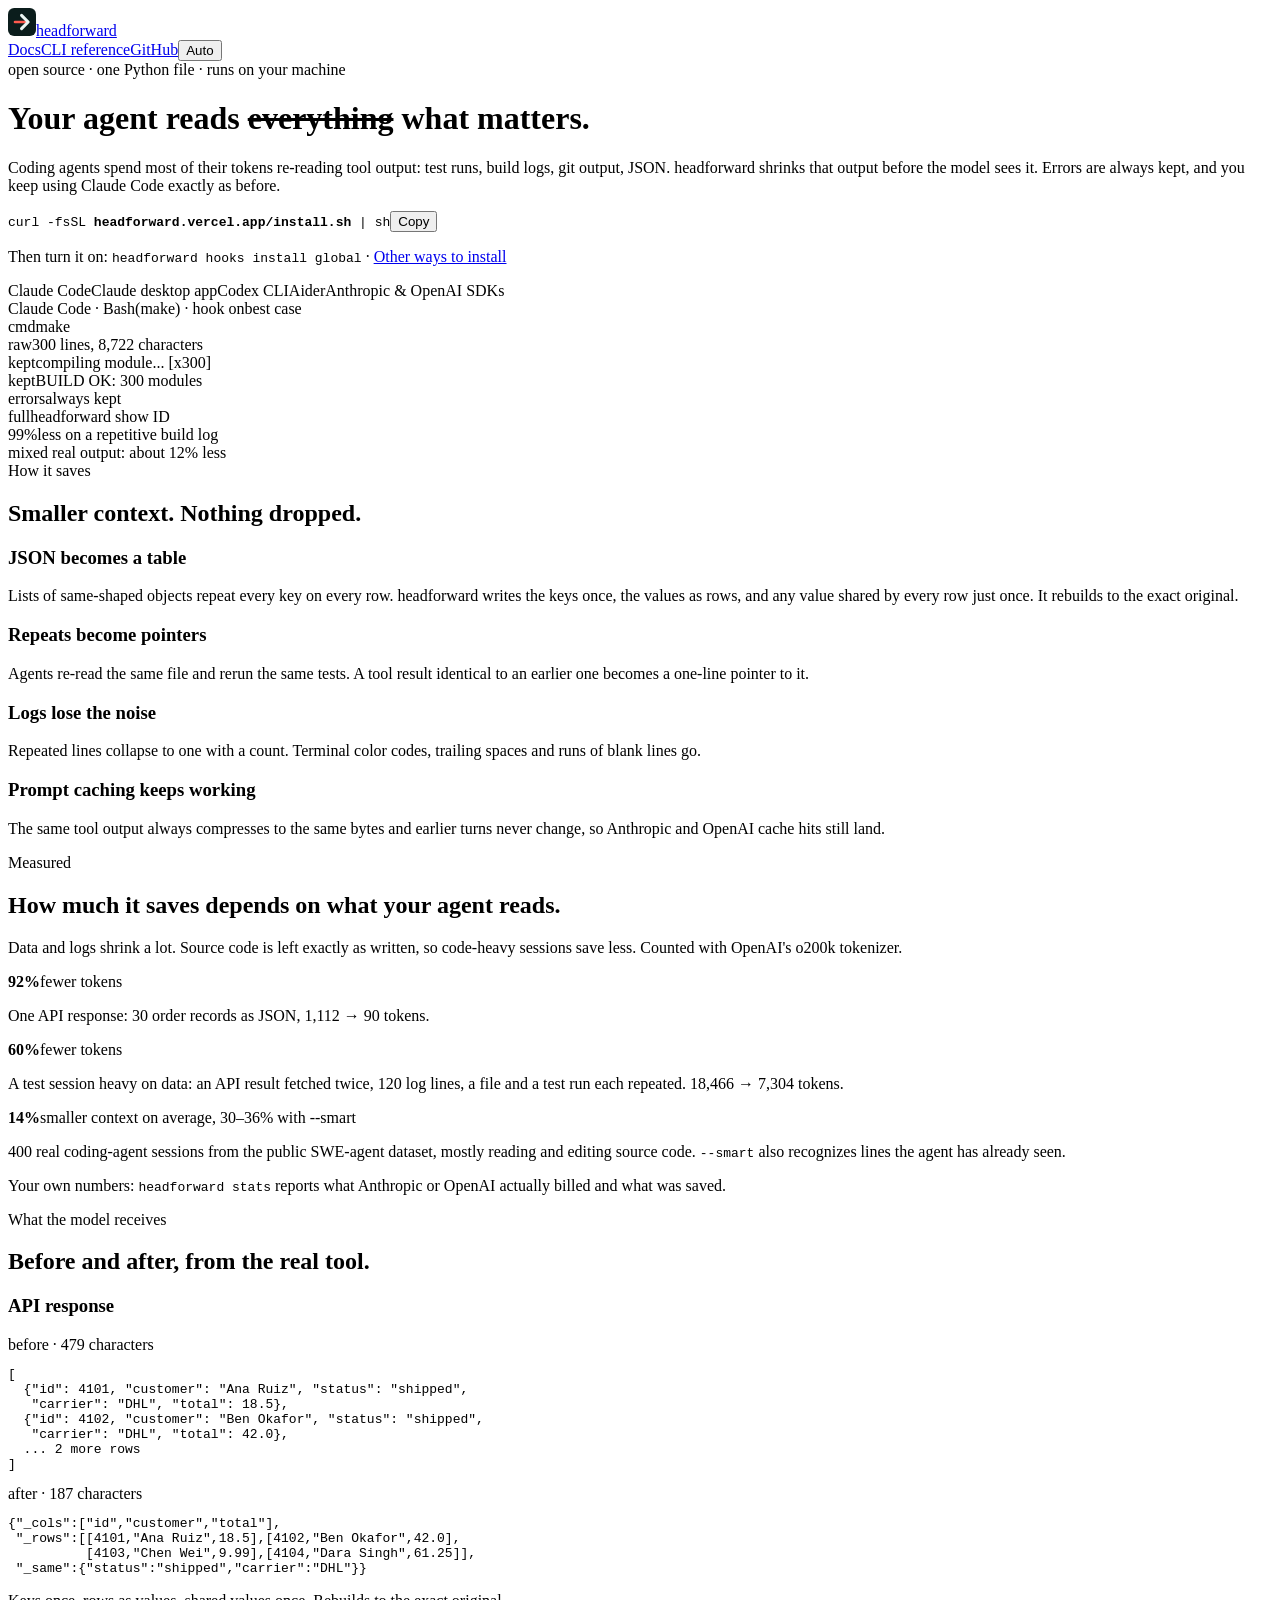
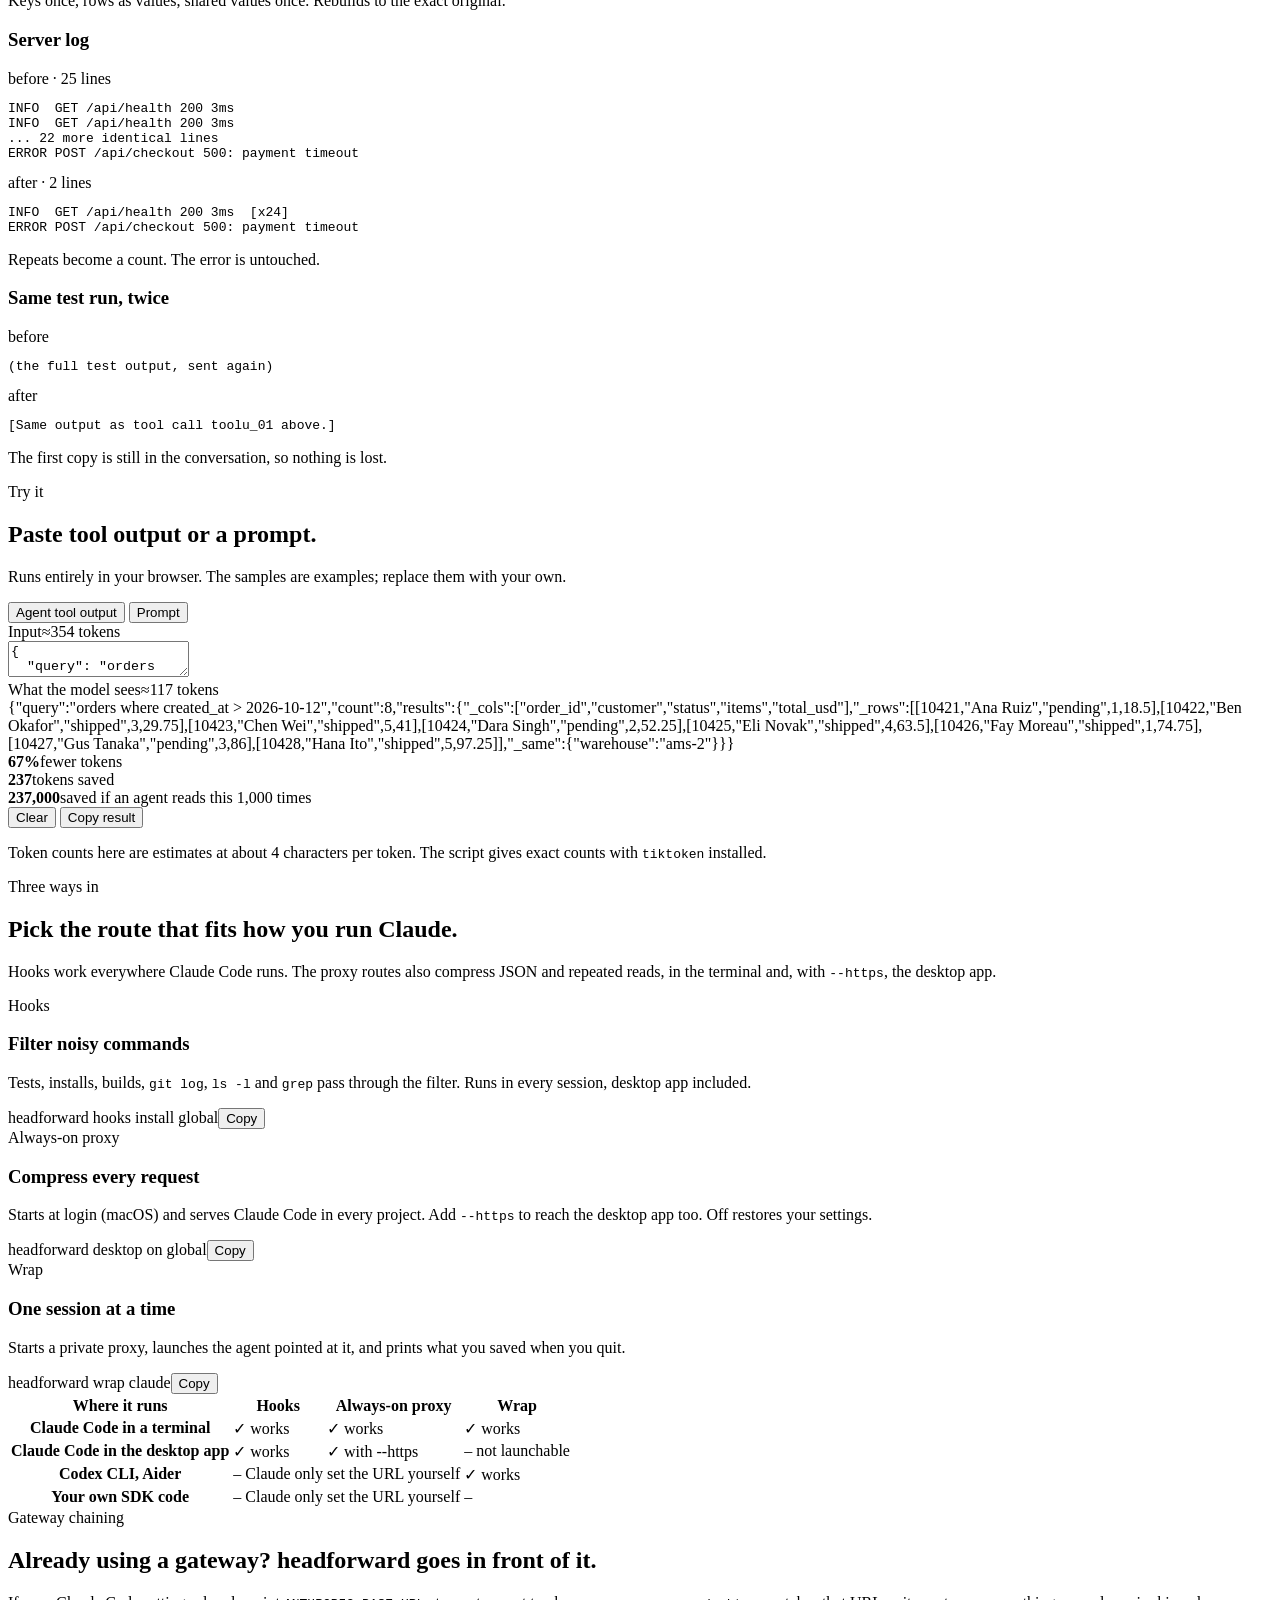
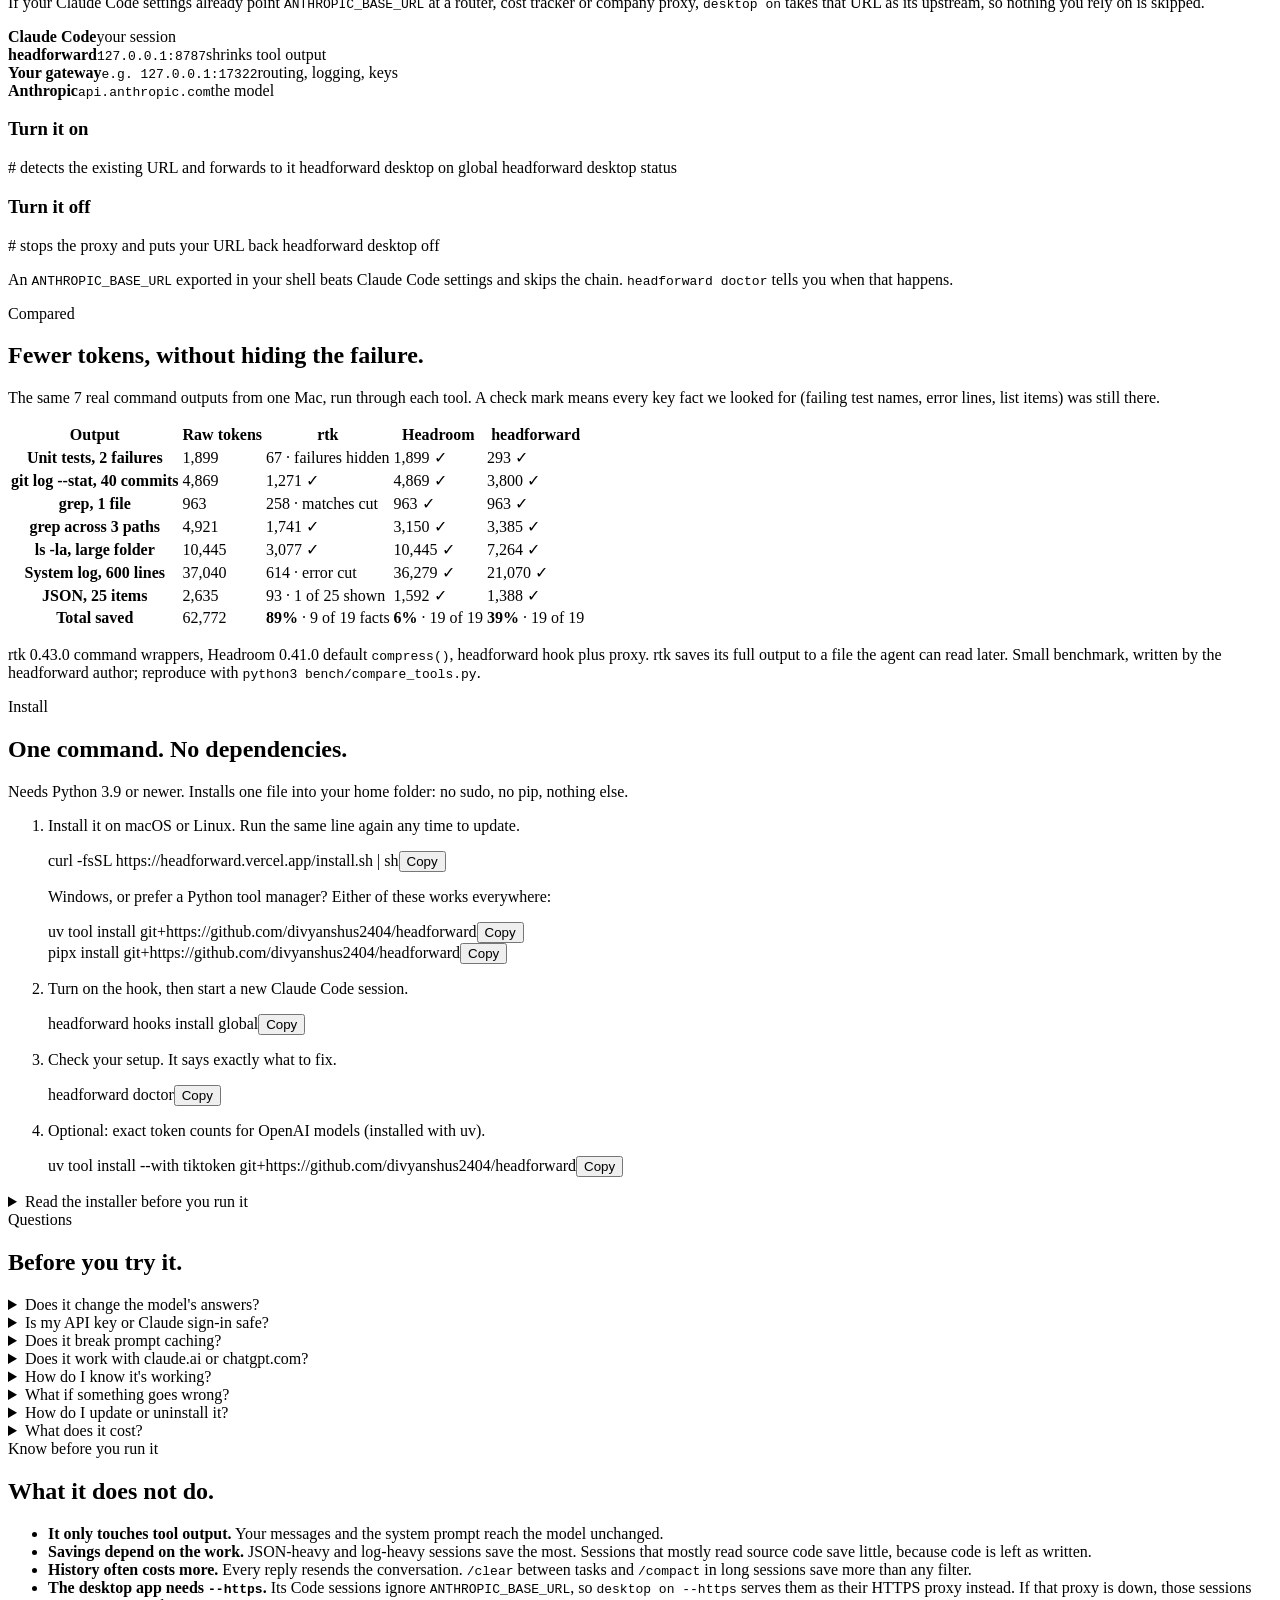
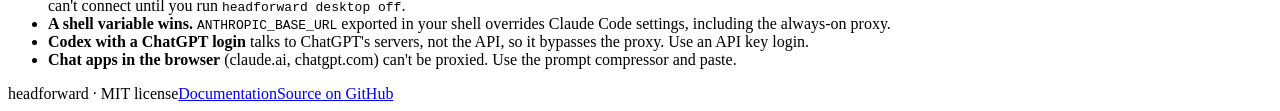
==== commit 50ea928e: "Install with one line; --version; doctor checks the hook and proxy `pip install headforward` failed " ====
--- a/web/index.html
+++ b/web/index.html
@@ -30,8 +30,8 @@
       <span class="eyebrow">open source · one Python file · runs on your machine</span>
       <h1>Your agent reads <s>everything</s> what matters.</h1>
       <p>Coding agents spend most of their tokens re-reading tool output: test runs, build logs, git output, JSON. headforward shrinks that output before the model sees it. Errors are always kept, and you keep using Claude Code exactly as before.</p>
-      <div class="cmd"><code>headforward <b>hooks install global</b></code><button id="copy-hero" data-copy="headforward hooks install global">Copy</button></div>
-      <p class="first">First install it: <code>pip install headforward</code> · <a href="/docs/#quickstart">Quick start</a></p>
+      <div class="cmd"><code>curl -fsSL <b>headforward.vercel.app/<wbr>install.sh</b> | sh</code><button id="copy-hero" data-copy="curl -fsSL https://headforward.vercel.app/install.sh | sh">Copy</button></div>
+      <p class="first">Then turn it on: <code>headforward hooks install global</code> · <a href="#install">Other ways to install</a></p>
       <div class="agents" aria-label="Works with"><span>Claude Code</span><span>Claude desktop app</span><span>Codex CLI</span><span>Aider</span><span>Anthropic &amp; OpenAI SDKs</span></div>
     </div>
     <div class="trace" aria-label="A real build log before and after headforward">
@@ -266,17 +266,15 @@
       <div class="head">
         <span class="eyebrow">Install</span>
         <h2>One command. No dependencies.</h2>
-        <p class="lede">Python 3.9 or newer on macOS, Linux or Windows.</p>
+        <p class="lede">Needs Python 3.9 or newer. Installs one file into your home folder: no sudo, no pip, nothing else.</p>
       </div>
       <ol class="steps">
         <li><div>
-          <p>Install from PyPI.</p>
-          <div class="term has-copy">pip install headforward<button class="copy" data-copy="pip install headforward">Copy</button></div>
-          <p class="note">No pip? Copy the script instead, save it as <code>headforward.py</code>, and run <code>python3 headforward.py</code> wherever this page says <code>headforward</code>.</p>
-          <div><button class="btn primary" id="copy-script">Copy headforward.py</button></div>
-          <div class="term has-copy"><span class="c"># macOS: save what you just copied</span>
-pbpaste &gt; headforward.py<button class="copy" data-copy="pbpaste > headforward.py">Copy</button></div>
-          <p class="note">Linux: <code>xclip -o -sel clip &gt; headforward.py</code>. Windows: paste into Notepad and save as <code>headforward.py</code>.</p>
+          <p>Install it on macOS or Linux. Run the same line again any time to update.</p>
+          <div class="term has-copy">curl -fsSL https://headforward.vercel.app/install.sh | sh<button class="copy" data-copy="curl -fsSL https://headforward.vercel.app/install.sh | sh">Copy</button></div>
+          <p class="note">Windows, or prefer a Python tool manager? Either of these works everywhere:</p>
+          <div class="term has-copy">uv tool install git+https://github.com/divyanshus2404/headforward<button class="copy" data-copy="uv tool install git+https://github.com/divyanshus2404/headforward">Copy</button></div>
+          <div class="term has-copy">pipx install git+https://github.com/divyanshus2404/headforward<button class="copy" data-copy="pipx install git+https://github.com/divyanshus2404/headforward">Copy</button></div>
         </div></li>
         <li><div>
           <p>Turn on the hook, then start a new Claude Code session.</p>
@@ -287,12 +285,13 @@
           <div class="term has-copy">headforward doctor<button class="copy" data-copy="headforward doctor">Copy</button></div>
         </div></li>
         <li><div>
-          <p>Optional: exact token counts.</p>
-          <div class="term has-copy">pip install "headforward[exact]"<button class="copy" data-copy='pip install "headforward[exact]"'>Copy</button></div>
+          <p>Optional: exact token counts for OpenAI models (installed with uv).</p>
+          <div class="term has-copy">uv tool install --with tiktoken git+https://github.com/divyanshus2404/headforward<button class="copy" data-copy="uv tool install --with tiktoken git+https://github.com/divyanshus2404/headforward">Copy</button></div>
         </div></li>
       </ol>
       <details>
-        <summary>Read the script before you run it</summary>
+        <summary>Read the installer before you run it</summary>
+        <p class="note">It checks for Python, downloads <a href="/headforward.py">headforward.py</a>, confirms it runs, then puts it in <code>~/.local/share/headforward</code> with a <code>headforward</code> command in <code>~/.local/bin</code>. It adds that folder to your shell's PATH if needed and changes nothing else.</p>
         <pre id="script-view">Loading…</pre>
       </details>
     </section>
@@ -309,6 +308,7 @@
         <details><summary>Does it work with claude.ai or chatgpt.com?</summary><p>Those sites talk directly to their own servers, so no proxy can sit in between. You can compress text before pasting it: <code>pbpaste | headforward - -l high | pbcopy</code> on macOS.</p></details>
         <details><summary>How do I know it's working?</summary><p>In a new Claude Code session, run something noisy like your tests. Shortened output carries a line such as <code>[40 passing test lines omitted; full output: headforward show ID]</code>. <code>headforward stats</code> counts every request it touched.</p></details>
         <details><summary>What if something goes wrong?</summary><p>Undo it in one command: <code>headforward hooks uninstall global</code> or <code>headforward desktop off</code>. Both restore your Claude Code settings from a backup, and plain <code>claude</code> works exactly as before.</p></details>
+        <details><summary>How do I update or uninstall it?</summary><p>Update by running the install line again; your hooks and settings keep working. To remove it: <code>headforward hooks uninstall global</code>, <code>headforward desktop off</code>, then <code>rm ~/.local/bin/headforward</code> and <code>rm -rf ~/.local/share/headforward ~/.headforward</code>.</p></details>
         <details><summary>What does it cost?</summary><p>Nothing. It's MIT-licensed, one Python file, no account and no telemetry.</p></details>
       </div>
     </section>
@@ -573,14 +573,9 @@
 $("copy-out").addEventListener("click", e => copyText(result, e.currentTarget));
 document.querySelectorAll("[data-copy]").forEach(b => b.addEventListener("click", () => copyText(b.dataset.copy, b)));
 
-let script = "";
-fetch("headforward.py").then(r => r.ok ? r.text() : Promise.reject()).then(s => {
-  script = s; $("script-view").textContent = s;
-}).catch(() => { $("script-view").textContent = "Couldn't load the script. Refresh the page to try again."; });
-$("copy-script").addEventListener("click", e => {
-  if (!script) { e.currentTarget.textContent = "Still loading, try again"; return; }
-  copyText(script, e.currentTarget);
-});
+fetch("install.sh").then(r => r.ok ? r.text() : Promise.reject()).then(s => {
+  $("script-view").textContent = s;
+}).catch(() => { $("script-view").textContent = "Couldn't load the installer. Refresh the page to try again."; });
 
 const savedLevel = load("ts-level");
 level = LEVELS.includes(savedLevel) ? savedLevel : "high";
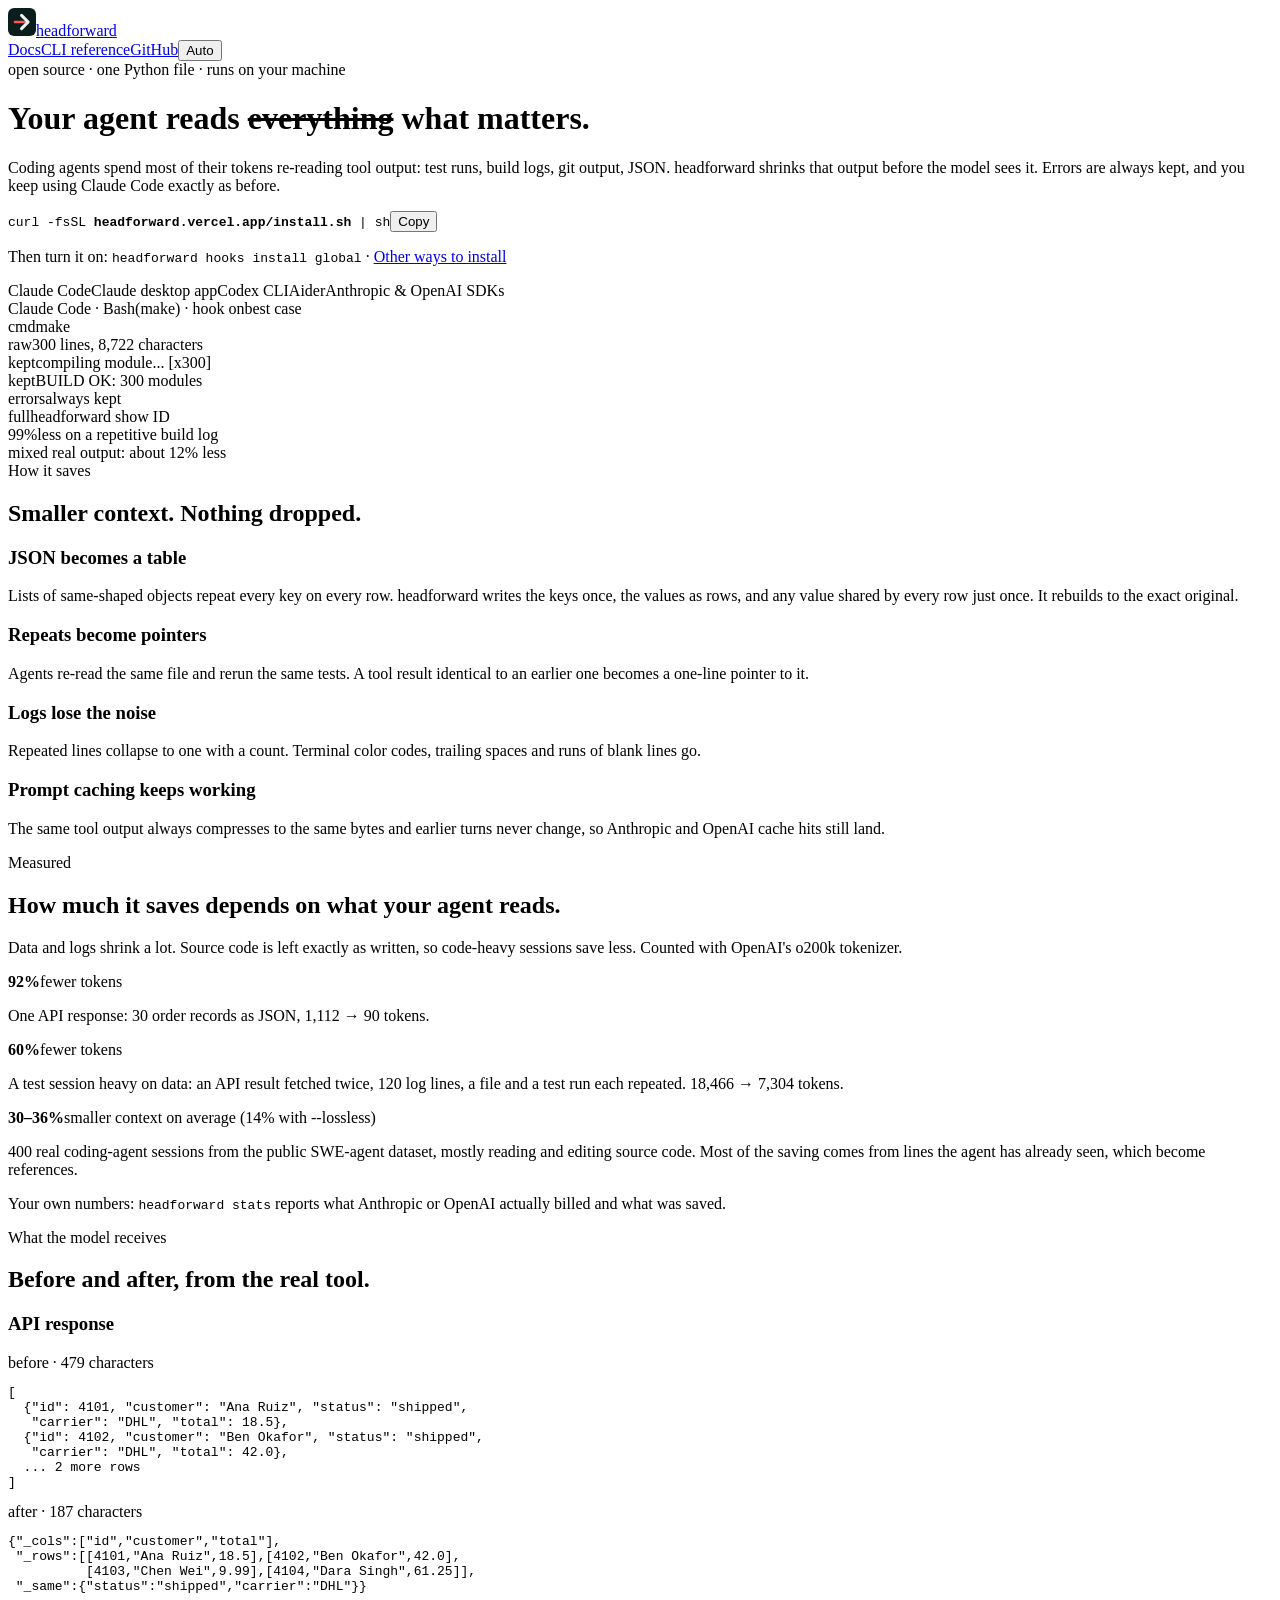
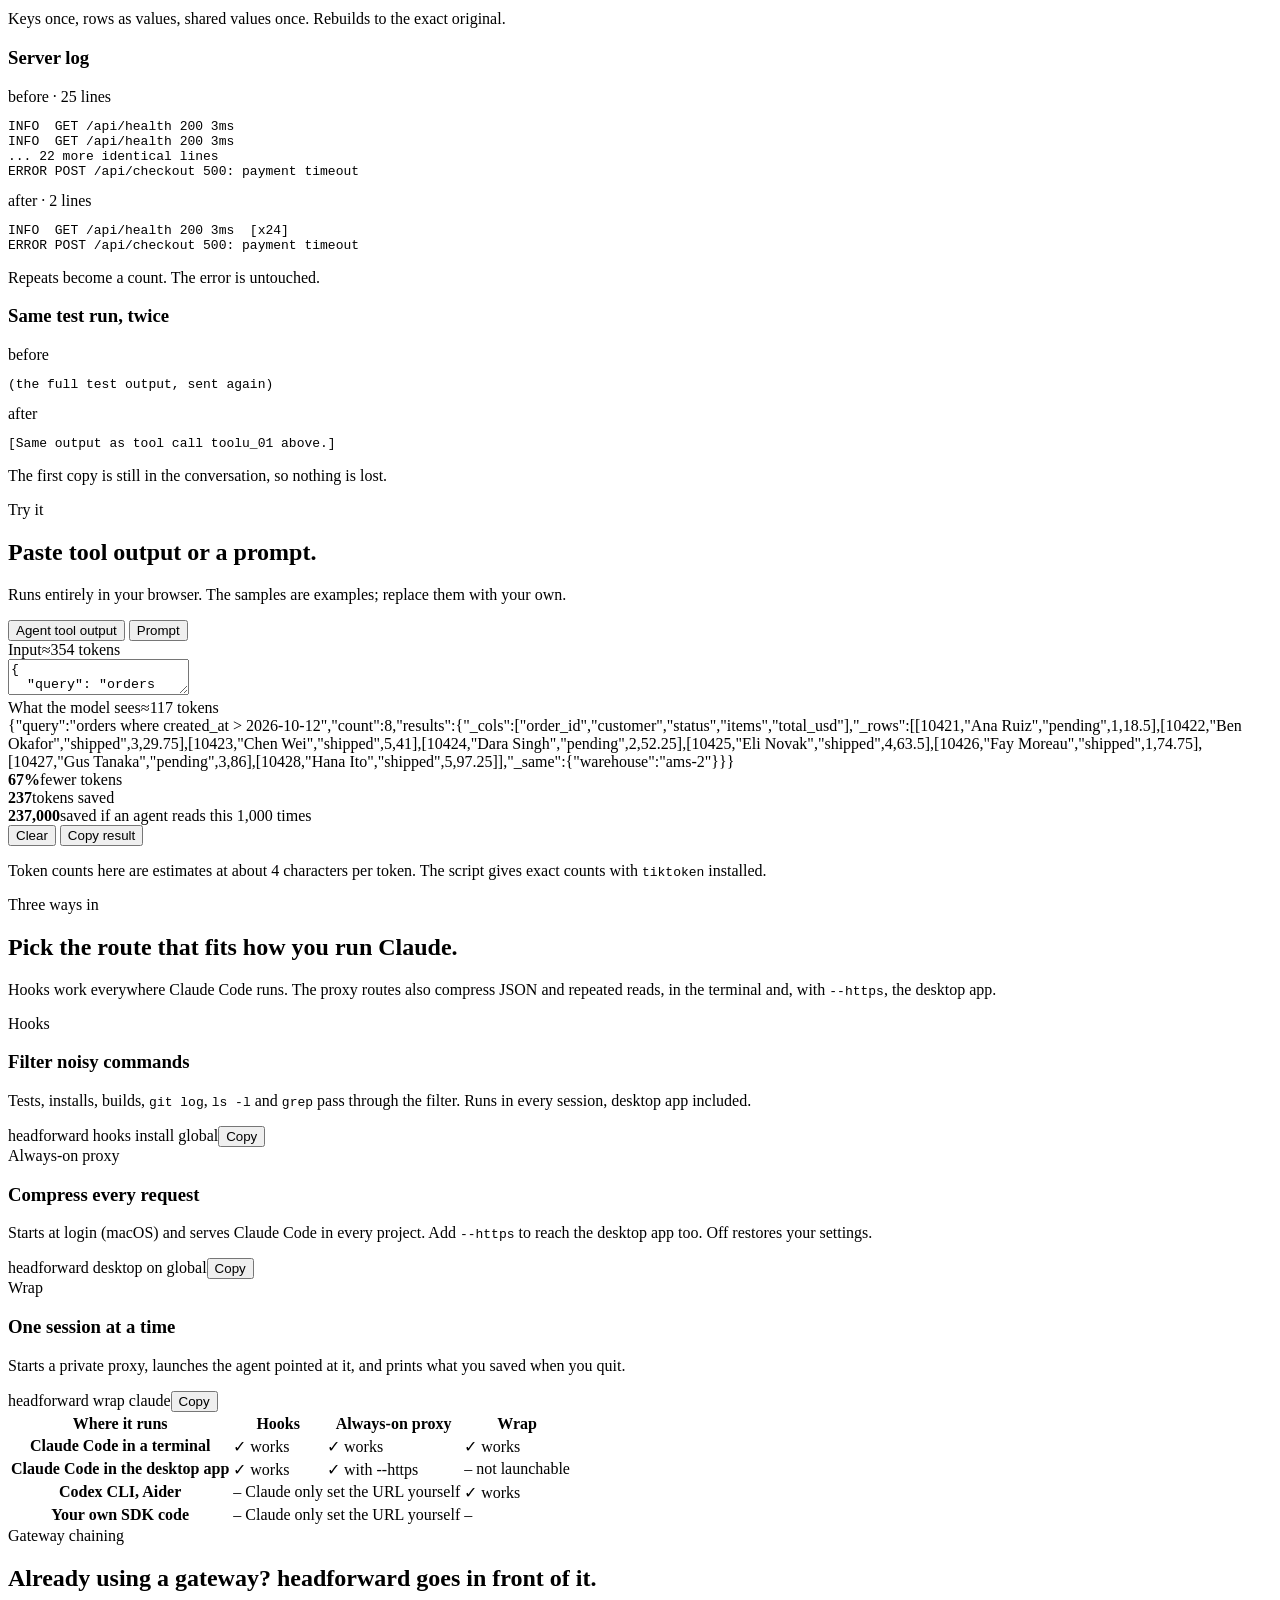
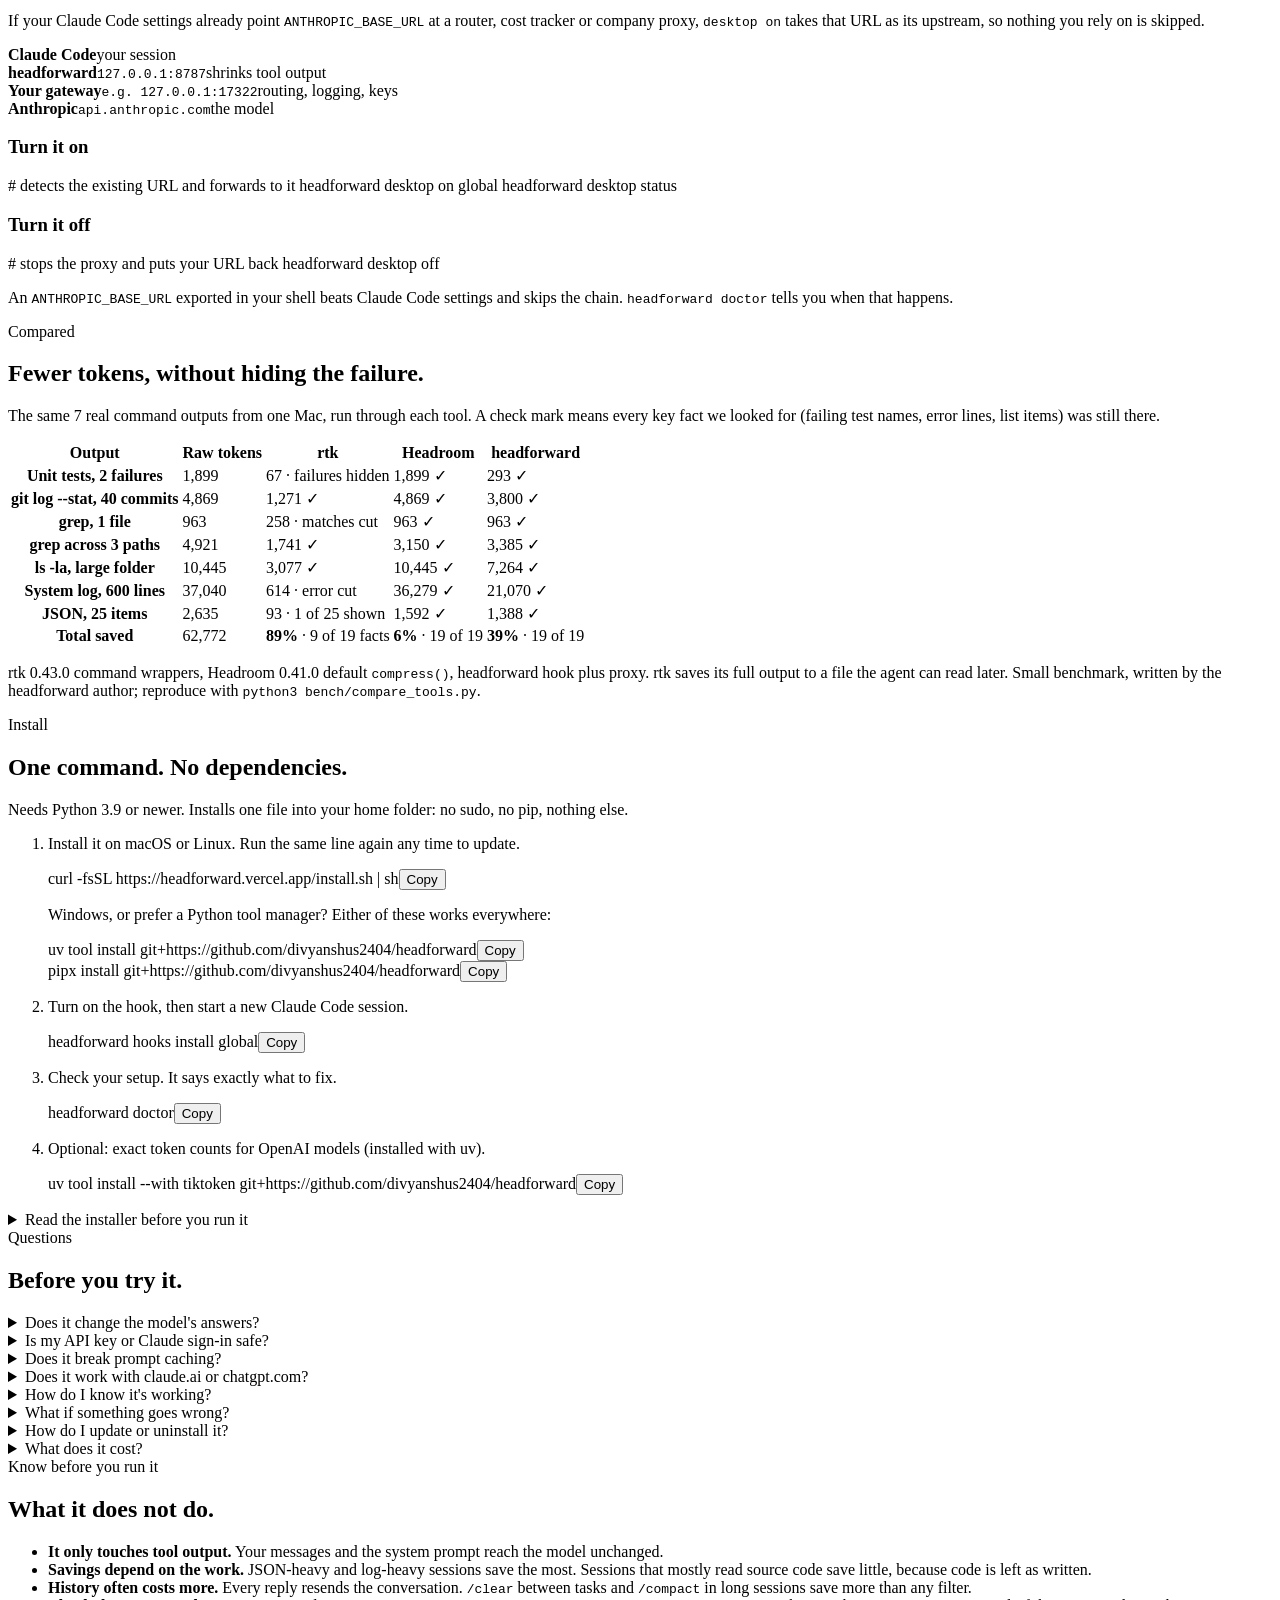
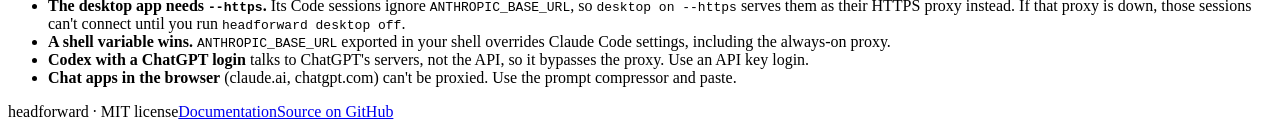
==== commit 0a41a399: "Smart mode by default; resume each conversation; working recovery commands Measured on 59 real Claud" ====
--- a/web/index.html
+++ b/web/index.html
@@ -83,9 +83,9 @@
           <p>A test session heavy on data: an API result fetched twice, 120 log lines, a file and a test run each repeated. 18,466 → 7,304 tokens.</p>
         </div>
         <div class="res">
-          <div class="res-head"><b>14%</b><span>smaller context on average, 30–36% with --smart</span></div>
-          <div class="meter" aria-hidden="true"><i style="width:14%"></i></div>
-          <p>400 real coding-agent sessions from the public SWE-agent dataset, mostly reading and editing source code. <code>--smart</code> also recognizes lines the agent has already seen.</p>
+          <div class="res-head"><b>30–36%</b><span>smaller context on average (14% with --lossless)</span></div>
+          <div class="meter" aria-hidden="true"><i style="width:33%"></i></div>
+          <p>400 real coding-agent sessions from the public SWE-agent dataset, mostly reading and editing source code. Most of the saving comes from lines the agent has already seen, which become references.</p>
         </div>
       </div>
       <p class="note">Your own numbers: <code>headforward stats</code> reports what Anthropic or OpenAI actually billed and what was saved.</p>
@@ -302,7 +302,7 @@
         <h2>Before you try it.</h2>
       </div>
       <div class="faq">
-        <details><summary>Does it change the model's answers?</summary><p>The default rules are lossless: every compressed result can be rebuilt exactly, or points to an identical copy already in the conversation. Whether a model behaves the same on your work is something you can check: <code>headforward eval</code> replays your recorded requests with and without compression and compares the answers.</p></details>
+        <details><summary>Does it change the model's answers?</summary><p>Nothing is thrown away. Repeated lines point to the copy already in the conversation, and the middle of a very long output is saved on your machine with the exact command to read it. <code>--lossless</code> keeps only rules that rebuild the original exactly. Whether a model behaves the same on your work is something you can check: <code>headforward eval</code> replays your recorded requests with and without compression and compares the answers.</p></details>
         <details><summary>Is my API key or Claude sign-in safe?</summary><p>The proxy runs only on your computer, listens on 127.0.0.1, and passes credentials straight to Anthropic or OpenAI. They are never stored or logged. In <code>--https</code> mode it decrypts only <code>api.anthropic.com</code>, with a local certificate that can vouch for nothing else; every other site gets a plain tunnel it never reads.</p></details>
         <details><summary>Does it break prompt caching?</summary><p>No. Compression is deterministic and never rewrites earlier turns, so each request still begins with the same bytes as the last one and cache hits keep landing.</p></details>
         <details><summary>Does it work with claude.ai or chatgpt.com?</summary><p>Those sites talk directly to their own servers, so no proxy can sit in between. You can compress text before pasting it: <code>pbpaste | headforward - -l high | pbcopy</code> on macOS.</p></details>
